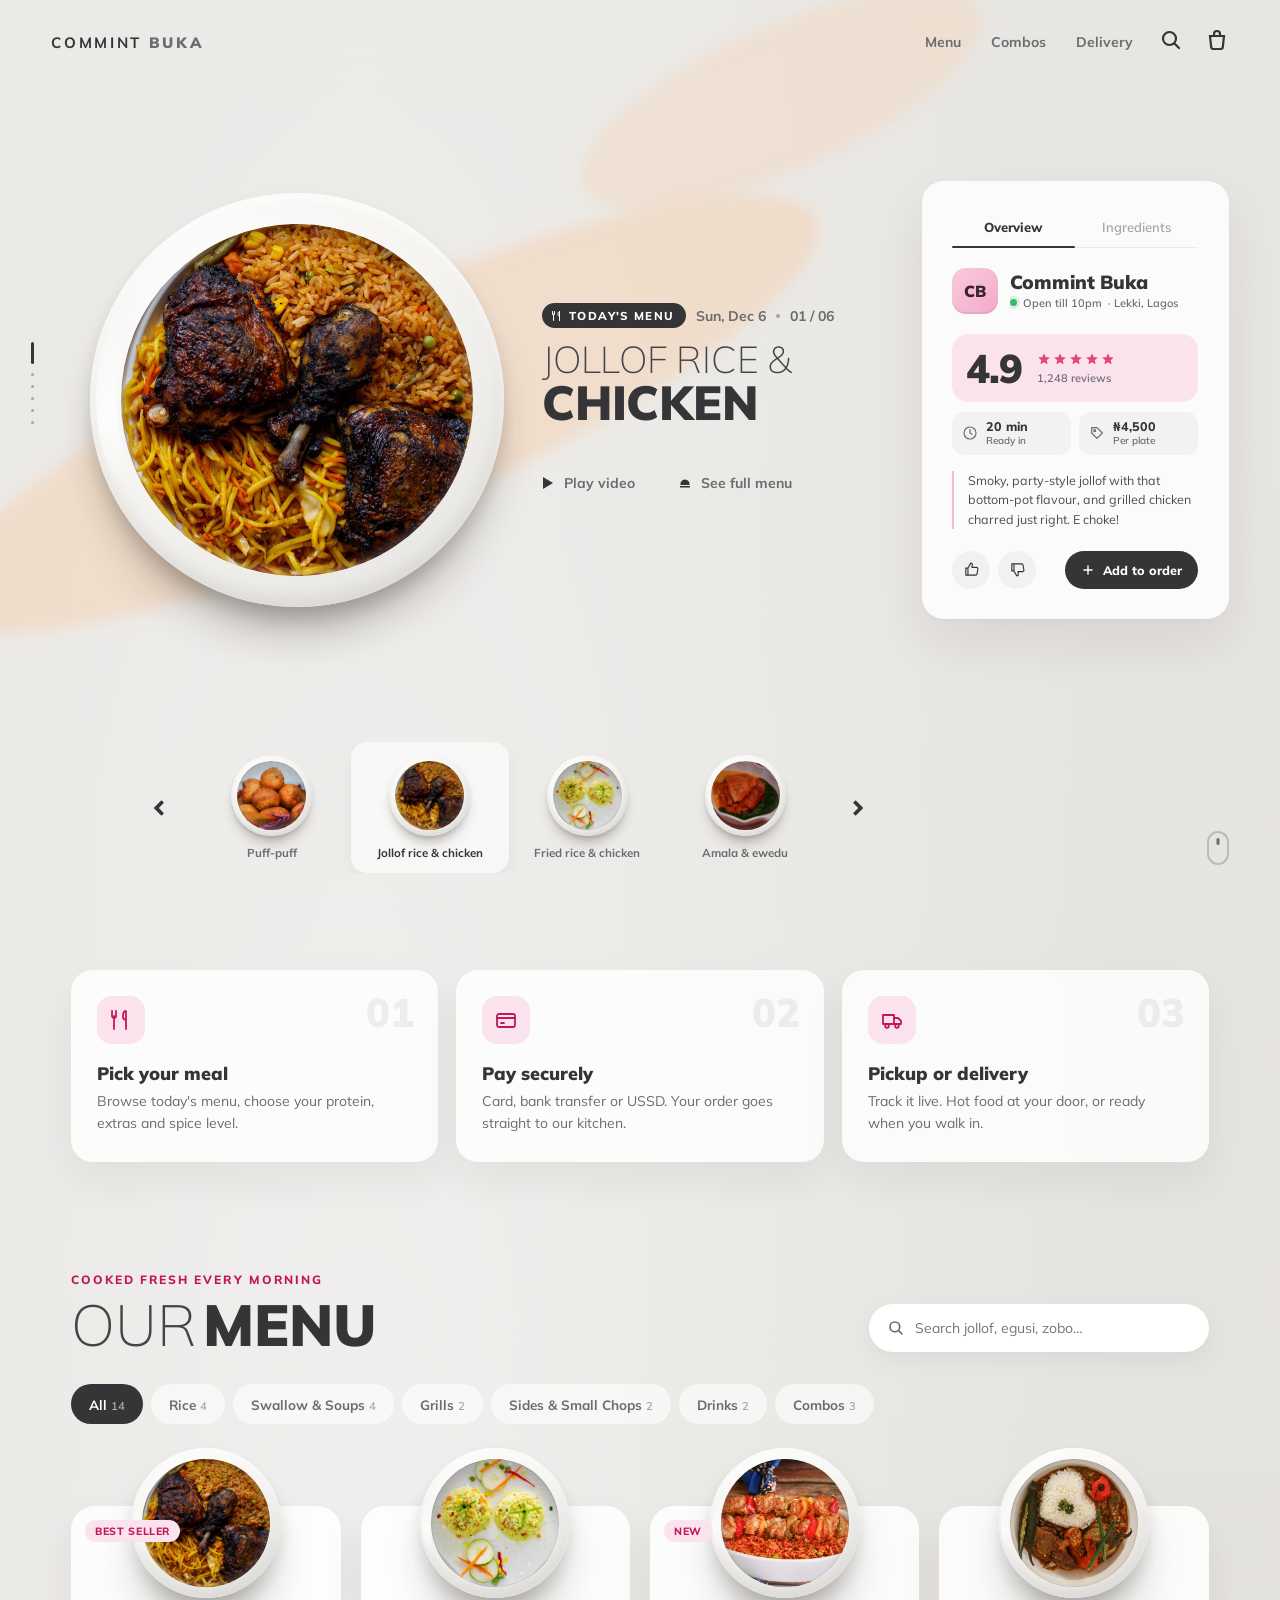
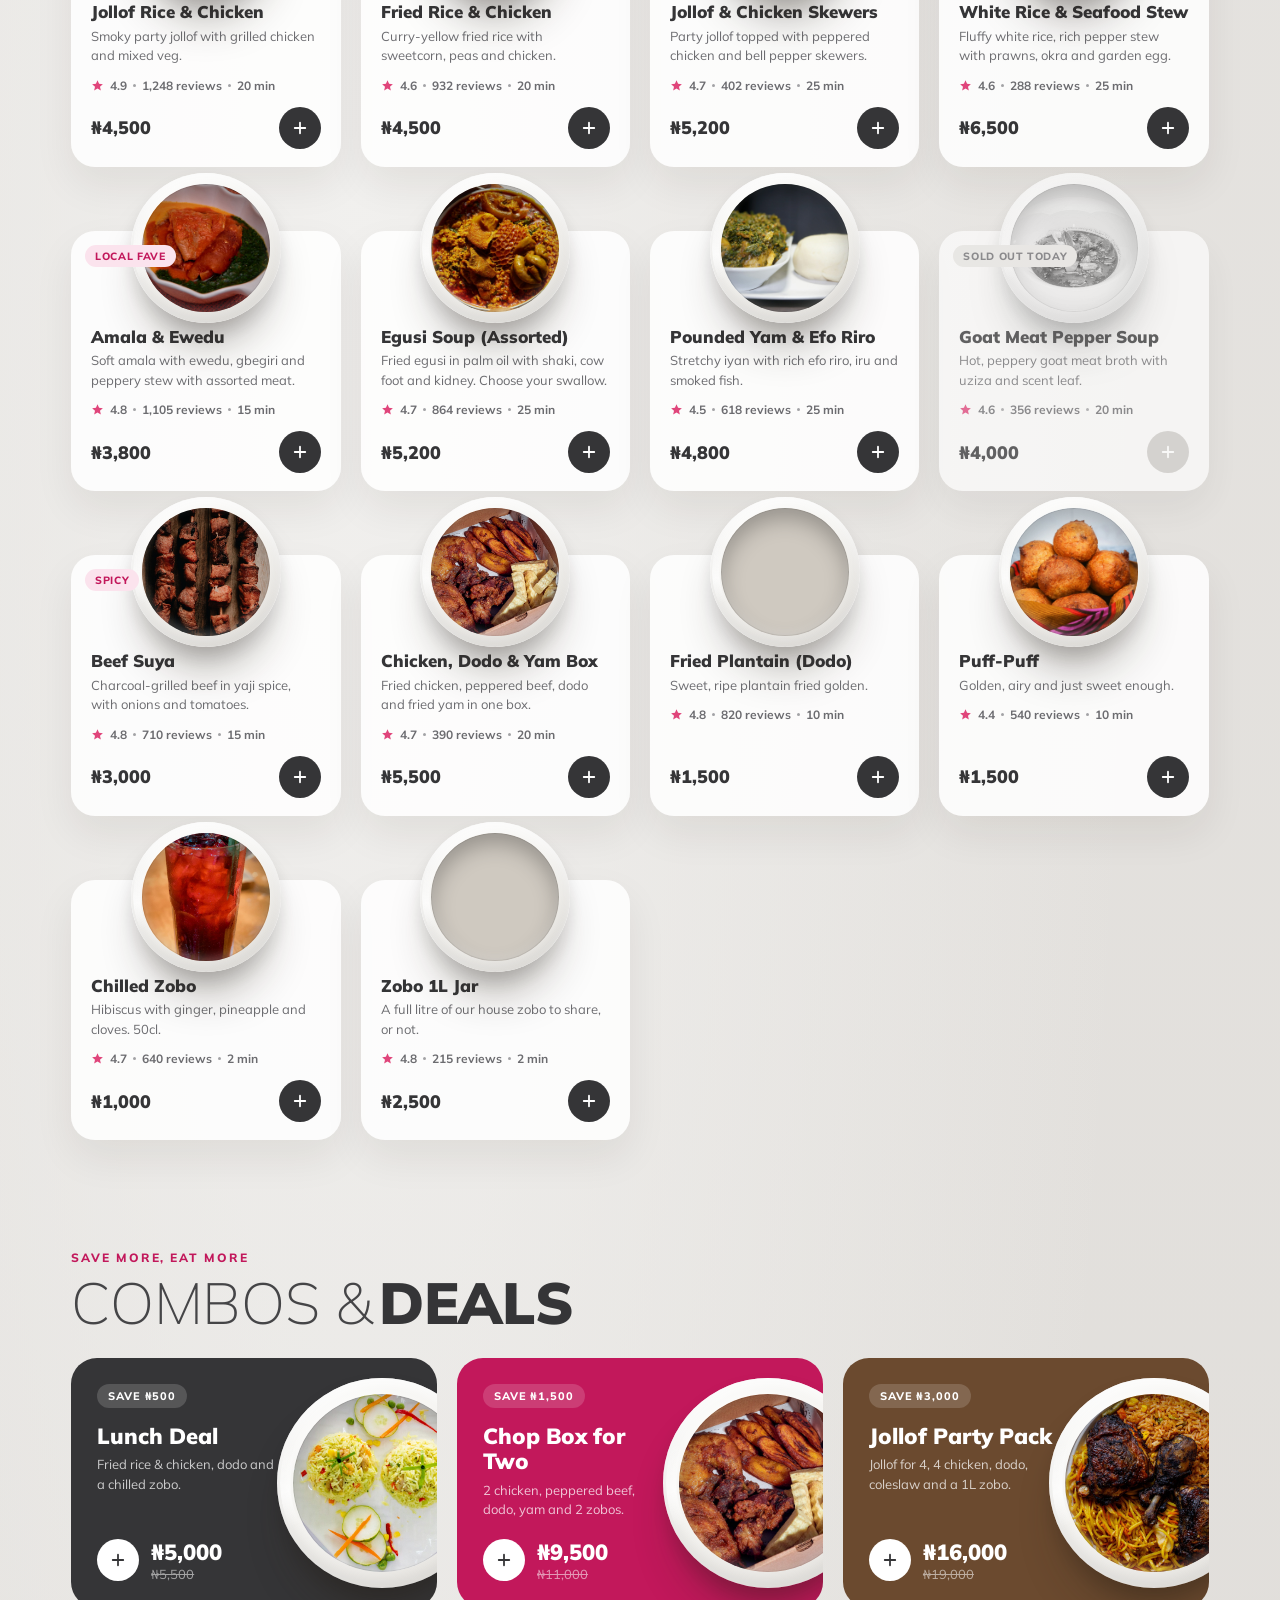
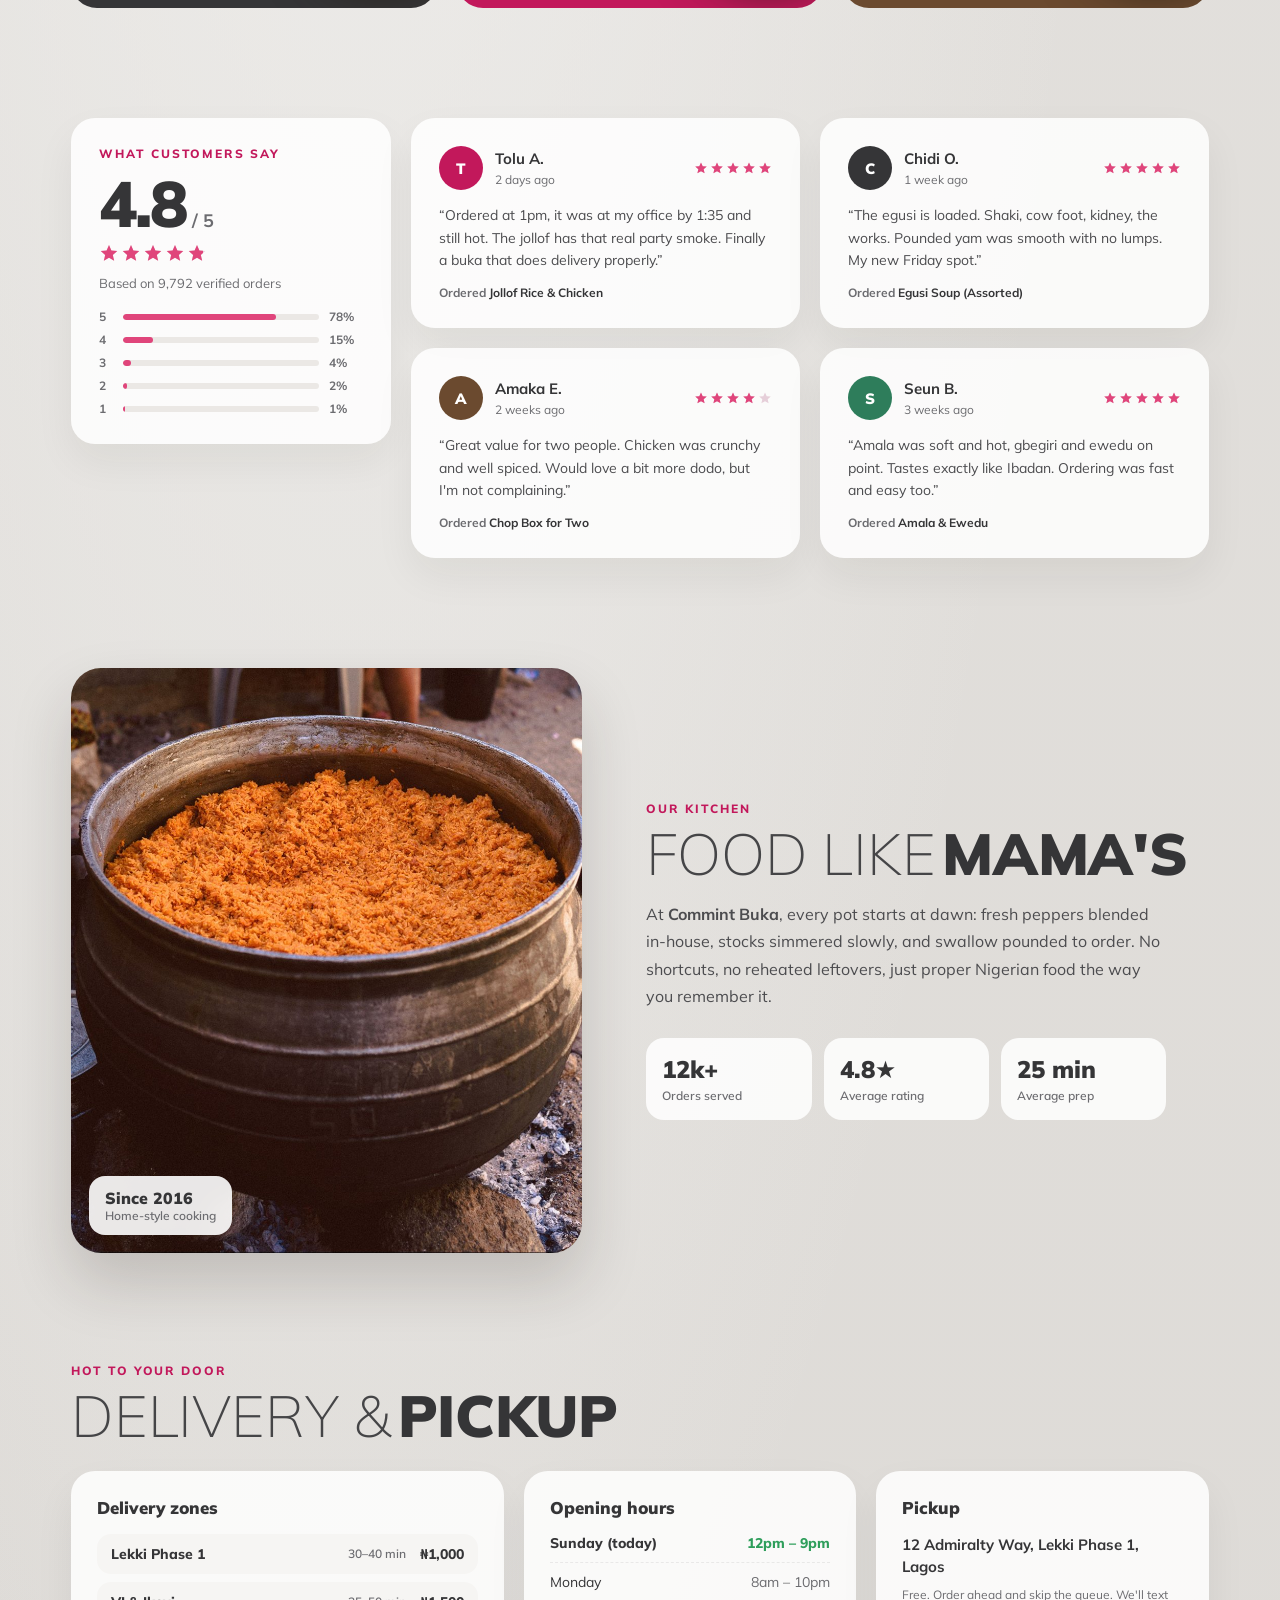
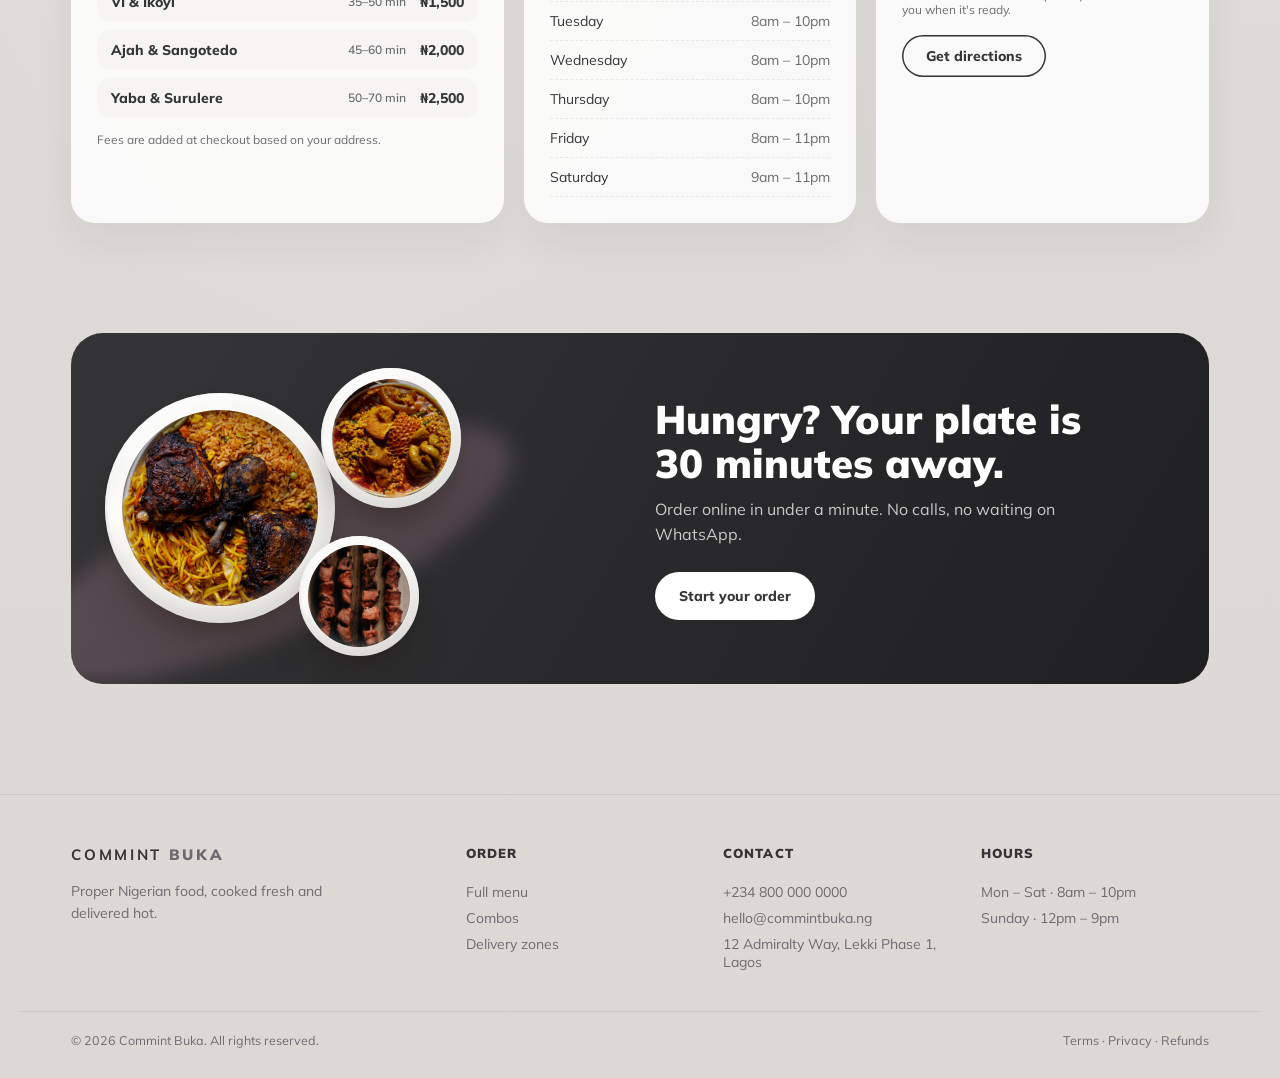
==== index.html @ 7033a981 "Add files via upload" ====
<!DOCTYPE html>
<html lang="en">
<head>
<meta charset="UTF-8">
<meta name="viewport" content="width=device-width, initial-scale=1, viewport-fit=cover">
<title>Most Loved Dishes</title>
<link rel="preconnect" href="https://fonts.googleapis.com">
<link rel="preconnect" href="https://fonts.gstatic.com" crossorigin>
<link href="https://fonts.googleapis.com/css2?family=Mulish:wght@200;300;400;600;700;800;900&display=swap" rel="stylesheet">
<link rel="preload" as="image" href="images/jollof.jpg">
<style>
  :root{
    --wall:#e8e6e3;
    --wall-2:#dcd9d5;
    --ink:#353537;
    --ink-soft:#6c6c70;
    --ink-faint:#a3a3a6;
    --peach:rgba(244,210,178,.55);
    --pink:#f6b9d3;
    --pink-soft:#fbe3ed;
    --line:rgba(0,0,0,.07);
    --card:rgba(255,255,255,.84);
    --chip:rgba(255,255,255,.6);
    --font:"Mulish","Segoe UI",system-ui,-apple-system,Helvetica,Arial,sans-serif;

    /* everything is sized off the viewport so the page never scrolls */
    --pad-x:clamp(16px,4vw,52px);
    --pad-y:clamp(12px,3vh,36px);
    --plate:min(46vh,34vw);
    --card-w:clamp(280px,24vw,320px);
    --thumb:clamp(48px,9vh,84px);
    --slot:calc(var(--thumb) + clamp(48px,6vw,78px));
  }
  *,*::before,*::after{box-sizing:border-box;margin:0;padding:0}
  html{scroll-behavior:smooth;scroll-padding-top:80px}
  body{
    overflow-x:hidden;
    font-family:var(--font);
    color:var(--ink);
    background:
      radial-gradient(ellipse at 28% 30%, #f1f0ee 0%, transparent 60%),
      linear-gradient(180deg,var(--wall) 0%,var(--wall-2) 100%);
  }
  button{font:inherit;color:inherit;background:none;border:0;cursor:pointer}
  button:focus-visible{outline:2px solid var(--ink);outline-offset:3px;border-radius:10px}
  [hidden]{display:none!important}

  /* ---------- Stage: one screen, no scroll ---------- */
  .stage{
    position:relative;
    height:100vh;height:100dvh;
    max-width:1440px;margin:0 auto;
    padding:calc(var(--pad-y) + env(safe-area-inset-top,0px)) var(--pad-x) calc(var(--pad-y) + env(safe-area-inset-bottom,0px));
    display:grid;
    grid-template-columns:minmax(0,1fr);
    grid-template-rows:auto minmax(0,1fr) auto;
    row-gap:clamp(6px,2vh,22px);
    overflow:hidden;
  }
  .swoosh{position:absolute;inset:0;pointer-events:none;z-index:0}
  .swoosh::before,.swoosh::after{content:"";position:absolute;border-radius:50%;background:var(--peach);filter:blur(8px)}
  .swoosh::before{width:75vw;height:24vh;left:-8vw;top:34vh;transform:rotate(-24deg)}
  .swoosh::after{width:34vw;height:16vh;left:44vw;top:3vh;transform:rotate(-24deg);opacity:.7}

  /* ---------- Top bar ---------- */
  .topbar{position:relative;z-index:5;display:flex;justify-content:space-between;align-items:center}
  .brand{font-weight:900;font-size:15px;letter-spacing:.18em;color:var(--ink-soft)}
  .brand b{color:var(--ink)}
  .topbar nav{display:flex;gap:22px}
  .topbar svg{width:24px;height:24px;stroke:var(--ink);stroke-width:2.2;fill:none;stroke-linecap:round}

  /* ---------- Left vertical indicator ---------- */
  .indicator{
    position:absolute;left:calc(var(--pad-x) * .6);top:38%;z-index:5;
    display:flex;flex-direction:column;align-items:center;gap:9px;
  }
  .indicator span{width:3px;height:3px;border-radius:50%;background:var(--ink-faint);transition:all .4s ease}
  .indicator span.on{height:22px;border-radius:2px;background:var(--ink)}

  /* ---------- Hero ---------- */
  .hero{
    position:relative;z-index:2;min-height:0;
    display:grid;
    grid-template-columns:var(--plate) minmax(0,1fr) var(--card-w);
    column-gap:clamp(16px,3vw,44px);
    align-items:center;
    padding-left:clamp(0px,3vw,48px);
  }
  .plate-wrap{position:relative;width:var(--plate);aspect-ratio:1;z-index:4}

  /* A plate = ceramic rim + circular HD photo of the food */
  .plate{
    position:absolute;inset:0;border-radius:50%;
    background:radial-gradient(circle at 36% 30%,#ffffff 0%,#f5f4f1 50%,#dedbd6 100%);
    box-shadow:
      0 34px 48px -20px rgba(40,30,20,.45),
      0 10px 18px rgba(0,0,0,.10),
      inset 0 -8px 16px rgba(0,0,0,.07),
      inset 0 5px 10px rgba(255,255,255,.9);
    will-change:transform,opacity;
  }
  .plate .food{
    position:absolute;inset:7.5%;border-radius:50%;overflow:hidden;
    background:#cfc9c0;
  }
  .plate .food img{width:100%;height:100%;display:block;object-fit:cover}
  .plate .food::after{
    content:"";position:absolute;inset:0;border-radius:50%;pointer-events:none;
    box-shadow:inset 0 0 0 1px rgba(0,0,0,.08), inset 0 10px 22px rgba(0,0,0,.28), inset 0 -4px 10px rgba(255,255,255,.25);
  }
  /* glossy highlight on the rim */
  .plate::after{
    content:"";position:absolute;inset:1.5%;border-radius:50%;pointer-events:none;
    background:conic-gradient(from 200deg,transparent 0 12%,rgba(255,255,255,.9) 18%,transparent 26% 100%);
    -webkit-mask:radial-gradient(circle,transparent 63%,#000 64%);
            mask:radial-gradient(circle,transparent 63%,#000 64%);
    opacity:.8;
  }

  .copy{container-type:inline-size;min-width:0}
  .rank{display:flex;flex-wrap:wrap;align-items:center;gap:6px 10px;white-space:nowrap;font-size:clamp(12px,1.9vh,14px);font-weight:700;color:var(--ink-soft);margin-bottom:clamp(6px,1.4vh,14px)}
  .rank .pill{
    display:inline-flex;align-items:center;gap:6px;
    padding:5px 11px 5px 9px;border-radius:999px;
    background:var(--ink);color:#fff;font-size:.82em;font-weight:800;letter-spacing:.12em;text-transform:uppercase;
  }
  .rank .pill svg{width:12px;height:12px;fill:none;stroke:#fff;stroke-width:2;stroke-linecap:round}
  .rank .sep{width:4px;height:4px;border-radius:50%;background:var(--ink-faint)}
  .title{line-height:.95;letter-spacing:-.01em;white-space:nowrap}
  .title .l1{display:block;font-weight:200;font-size:min(11cqw,7.6vh,68px);color:#454547}
  .title .l2{display:block;font-weight:900;font-size:min(14cqw,11vh,100px);color:var(--ink);margin-top:.08em}
  .actions{display:flex;gap:clamp(20px,3.5vw,44px);margin-top:clamp(12px,5vh,60px)}
  .actions button{display:flex;align-items:center;gap:10px;font-size:clamp(12px,1.8vh,14px);font-weight:700;color:var(--ink-soft);padding:4px 0}
  .actions button:hover{color:var(--ink)}
  .actions svg{width:12px;height:12px;fill:var(--ink)}

  /* ---------- Info card ---------- */
  .card{
    position:relative;z-index:3;
    align-self:center;
    margin-right:0;
    background:var(--card);
    backdrop-filter:blur(10px);-webkit-backdrop-filter:blur(10px);
    border-radius:22px;
    padding:clamp(18px,3.4vh,30px) clamp(20px,2.4vw,32px);
    box-shadow:0 24px 50px rgba(40,30,20,.08), 0 2px 6px rgba(0,0,0,.03);
    max-height:100%;overflow:hidden;
    display:flex;flex-direction:column;
  }

  /* tabs with a sliding underline */
  .tabs{position:relative;display:grid;grid-template-columns:1fr 1fr;border-bottom:1px solid var(--line);margin-bottom:clamp(12px,2.4vh,20px)}
  .tabs button{font-size:13px;font-weight:600;color:var(--ink-faint);padding:8px 12px 12px;transition:color .25s}
  .tabs button[aria-selected="true"]{color:var(--ink);font-weight:800}
  .tabs::after{
    content:"";position:absolute;left:0;bottom:-1px;width:50%;height:2px;border-radius:2px;
    background:var(--ink);transition:transform .35s cubic-bezier(.3,.8,.25,1);
  }
  .tabs.alt::after{transform:translateX(100%)}

  /* store header */
  .store{display:flex;align-items:center;gap:12px;margin-bottom:clamp(12px,2.4vh,20px)}
  .logo{
    flex:none;width:clamp(38px,5.6vh,46px);aspect-ratio:1;border-radius:14px;
    display:grid;place-items:center;
    background:linear-gradient(135deg,#f9c9dc,#f6b9d3 55%,#f2a8c6);
    font-weight:900;font-size:clamp(13px,2vh,16px);letter-spacing:.02em;color:#3a2230;
    box-shadow:inset 0 -2px 0 rgba(0,0,0,.06);
  }
  .store-name{font-size:clamp(16px,2.5vh,19px);font-weight:900;line-height:1.1}
  .store-meta{display:flex;align-items:center;gap:6px;margin-top:3px;font-size:11px;font-weight:600;color:var(--ink-soft);white-space:nowrap;min-width:0;overflow:hidden;text-overflow:ellipsis}
  .store > div{min-width:0}
  .store-meta .open{width:7px;height:7px;border-radius:50%;background:#3fb56b;box-shadow:0 0 0 3px rgba(63,181,107,.18)}

  /* rating: big number beside stars + review count */
  .rating{
    display:flex;align-items:center;gap:14px;
    padding:clamp(10px,1.8vh,14px) 14px;border-radius:16px;
    background:var(--pink-soft);
  }
  .rating .num{font-size:clamp(30px,5vh,40px);font-weight:900;line-height:1;letter-spacing:-.02em}
  .rating .side{display:flex;flex-direction:column;gap:5px;min-width:0}
  .stars{position:relative;display:inline-flex;width:max-content}
  .stars .row{display:flex;gap:2px}
  .stars svg{width:14px;height:14px;flex:none}
  .stars .base svg{fill:#e6cfd9}
  .stars .fill{position:absolute;inset:0 auto 0 0;overflow:hidden;width:calc(var(--r) / 5 * 100%)}
  .stars .fill svg{fill:#e0457b}
  .rating .count{font-size:11px;font-weight:600;color:var(--ink-soft);white-space:nowrap}

  /* quick facts */
  .facts{display:grid;grid-template-columns:1fr 1fr;gap:8px;margin-top:10px}
  .fact{display:flex;align-items:center;gap:8px;padding:8px 10px;border-radius:12px;background:#f3f2f0;min-width:0}
  .fact svg{width:16px;height:16px;flex:none;fill:none;stroke:var(--ink-soft);stroke-width:1.8;stroke-linecap:round;stroke-linejoin:round}
  .fact b{display:block;font-size:12.5px;font-weight:800;line-height:1.1}
  .fact small{display:block;font-size:10px;color:var(--ink-soft);font-weight:600}

  .review{
    position:relative;margin-top:clamp(10px,2vh,16px);padding-left:14px;
    font-size:12.5px;line-height:1.55;color:#4c4c4f;
    border-left:2px solid var(--pink);
  }
  .ingredients{list-style:none;font-size:12.5px;line-height:1.5;color:#4c4c4f;display:grid;gap:clamp(3px,.8vh,6px)}
  .ingredients li{display:flex;align-items:center;gap:10px;padding:clamp(4px,.8vh,7px) 10px;border-radius:10px;background:#f6f5f3}
  .ingredients li::before{content:"";flex:none;width:6px;height:6px;border-radius:50%;background:#e0457b}

  .card-foot{display:flex;align-items:center;gap:10px;margin-top:clamp(12px,2.6vh,22px)}
  .votes{display:flex;gap:8px}
  .votes button{width:38px;height:38px;border-radius:50%;background:#f1f1f0;display:grid;place-items:center;transition:background .2s,transform .2s}
  .votes button:active{transform:scale(.92)}
  .votes button[aria-pressed="true"]{background:var(--pink)}
  .votes svg{width:17px;height:17px;fill:none;stroke:var(--ink);stroke-width:1.6;stroke-linejoin:round}
  .add{
    margin-left:auto;display:flex;align-items:center;gap:8px;
    height:38px;padding:0 16px;border-radius:19px;
    background:var(--ink);color:#fff;font-size:12.5px;font-weight:800;white-space:nowrap;
    transition:transform .2s, background .2s;
  }
  .add:hover{background:#000}
  .add:active{transform:scale(.96)}
  .add svg{width:14px;height:14px;fill:none;stroke:#fff;stroke-width:2.4;stroke-linecap:round}
  #panel{will-change:opacity,transform;flex:1 1 auto;min-height:0;overflow-y:auto;scrollbar-width:none;margin:0 -6px;padding:0 6px}
  #panel::-webkit-scrollbar{display:none}
  .tabs,.card-foot{flex:none}

  /* ---------- Carousel ---------- */
  .carousel{
    position:relative;z-index:2;
    display:flex;align-items:center;gap:clamp(4px,1.5vw,18px);
    justify-self:start;
    margin-left:clamp(0px,7vw,110px);
    max-width:100%;
  }
  .arrow{width:34px;height:34px;display:grid;place-items:center;flex:none;border-radius:50%}
  .arrow:hover{background:rgba(0,0,0,.05)}
  .arrow svg{width:12px;height:16px;fill:var(--ink)}
  .viewport{overflow:hidden;width:calc(4 * var(--slot));max-width:calc(100vw - 2 * var(--pad-x) - 90px)}
  .track{display:flex;will-change:transform}
  .thumb{
    flex:0 0 var(--slot);
    display:flex;flex-direction:column;align-items:center;gap:clamp(4px,1.2vh,10px);
    padding:clamp(6px,1.4vh,14px) 6px clamp(6px,1.4vh,14px);
    border-radius:16px;
    transition:background .35s ease, box-shadow .35s ease;
  }
  .thumb .mini{position:relative;width:var(--thumb);height:var(--thumb)}
  .thumb .mini .plate{box-shadow:0 10px 14px -6px rgba(40,30,20,.4),0 2px 4px rgba(0,0,0,.08),inset 0 -3px 6px rgba(0,0,0,.06)}
  .thumb .mini .plate::after{display:none}
  .thumb .name{font-size:clamp(10px,1.5vh,11.5px);font-weight:700;color:var(--ink-soft);text-align:center;line-height:1.25;max-width:100%}
  .thumb.active{background:var(--chip);box-shadow:0 8px 20px rgba(0,0,0,.05)}
  .thumb.active .name{color:var(--ink)}

  /* ---------- Medium widths: tuck the card under the title ---------- */
  @media (max-width:980px) and (min-aspect-ratio:3/4){
    :root{--plate:min(44vh,40vw)}
    .hero{grid-template-columns:var(--plate) minmax(0,1fr);grid-template-rows:auto auto;align-content:center;row-gap:2vh}
    .plate-wrap{grid-row:1 / span 2}
    .card{margin-right:0;border-radius:18px;padding:10px 12px 10px 14px;max-width:440px}
    .actions{margin-top:2vh}
  }
  /* compact card: store on the left, rating pill on the right */
  @media (max-width:980px) and (min-aspect-ratio:3/4), (max-aspect-ratio:3/4){
    .card .tabs,.card .card-foot,.card .facts,.card .review,.card .ingredients{display:none!important}
    #panel{display:flex;align-items:center;justify-content:space-between;gap:12px}
    #overview{display:block!important}
    .card .store{margin:0;min-width:0}
    .card .store-name{font-size:15px}
    .card .logo{width:38px;border-radius:12px;font-size:13px}
    .card .rating{padding:7px 10px;gap:8px;border-radius:12px}
    .card .rating .num{font-size:22px}
    .card .stars svg{width:11px;height:11px}
    .card .rating .count{font-size:10px}
  }

  /* ---------- Phones / portrait: stack, still one screen ---------- */
  @media (max-aspect-ratio:3/4){
    :root{--plate:min(64vw,31vh);--thumb:clamp(44px,7vh,64px);--slot:calc(var(--thumb) + 34px)}
    .indicator{display:none}
    .hero{
      grid-template-columns:minmax(0,1fr);grid-template-rows:auto auto auto;
      justify-items:center;align-content:center;row-gap:clamp(8px,1.8vh,18px);
      padding-left:0;text-align:center;
    }
    .copy{width:100%}
    .title .l1{font-size:min(9.5cqw,5vh)}
    .title .l2{font-size:min(13cqw,7vh)}
    .actions,.rank{justify-content:center}
    .actions{margin-top:1.4vh}
    .card{margin:0;border-radius:16px;width:min(100%,400px);padding:10px 10px 10px 12px;text-align:left}
    .card .store-meta .loc{display:none}
    .carousel{justify-self:center;margin-left:0;gap:2px}
    .viewport{width:calc(3 * var(--slot))}
  }
  /* small portrait phones */
  @media (max-aspect-ratio:3/4) and (max-height:720px){
    :root{--plate:min(58vw,28vh);--thumb:clamp(40px,6.5vh,56px)}
    .actions{display:none}
    .card{max-height:none}
  }
  /* very short screens (landscape phones) */
  @media (max-height:520px) and (min-aspect-ratio:3/4){
    :root{--plate:min(58vh,30vw);--thumb:clamp(34px,10vh,48px)}
    .thumb .name,.card .review,.card .facts{display:none}
    .card .card-foot{margin-top:10px}
    .actions{margin-top:2vh}
  }
  /* =====================================================
     HOME PAGE (below the hero)
     ===================================================== */
  a{color:inherit;text-decoration:none}
  .wrap{max-width:1240px;margin:0 auto;padding:0 var(--pad-x)}
  .muted{color:var(--ink-soft)}
  .small{font-size:12px}
  .section{position:relative;padding:clamp(56px,9vw,110px) 0 0}
  .eyebrow{font-size:12px;font-weight:800;letter-spacing:.16em;text-transform:uppercase;color:#c2185b;margin-bottom:10px}
  .sec-title{line-height:.95;letter-spacing:-.01em}
  .sec-title .l1{font-weight:200;font-size:clamp(32px,5vw,58px);color:#454547}
  .sec-title .l2{font-weight:900;font-size:clamp(32px,5vw,58px)}
  .sec-head{display:flex;align-items:flex-end;justify-content:space-between;gap:24px;flex-wrap:wrap;margin-bottom:28px}

  .btn{
    display:inline-flex;align-items:center;justify-content:center;gap:8px;
    height:48px;padding:0 24px;border-radius:24px;
    background:var(--ink);color:#fff;font-weight:800;font-size:14px;
    transition:transform .2s, background .2s, box-shadow .2s;
  }
  .btn:hover{background:#000;box-shadow:0 10px 24px rgba(0,0,0,.15)}
  .btn:active{transform:scale(.97)}
  .btn svg{width:18px;height:18px;fill:none;stroke:currentColor;stroke-width:2.2;stroke-linecap:round;stroke-linejoin:round}
  .btn.block{width:100%}
  .btn.grow{flex:1}
  .btn.light{background:#fff;color:var(--ink)}
  .btn.light:hover{background:#fff}
  .btn.ghost{background:transparent;color:var(--ink);box-shadow:inset 0 0 0 1.5px var(--ink);height:42px}
  .btn.ghost:hover{background:var(--ink);color:#fff}
  .icon-btn{width:40px;height:40px;border-radius:50%;display:grid;place-items:center;background:#f1f0ee;flex:none}
  .icon-btn svg{width:18px;height:18px;fill:none;stroke:var(--ink);stroke-width:2.2;stroke-linecap:round}

  /* hero top bar extras */
  .topbar nav{align-items:center}
  .toplink{font-size:14px;font-weight:700;color:var(--ink-soft);padding:6px 4px}
  .toplink:hover{color:var(--ink)}
  .cart-btn{position:relative}
  .badge{
    position:absolute;top:-4px;right:-6px;min-width:19px;height:19px;padding:0 5px;border-radius:10px;
    background:#e0457b;color:#fff;font-size:11px;font-weight:800;display:grid;place-items:center;
    transform:scale(0);transition:transform .3s cubic-bezier(.3,1.6,.5,1);
  }
  .badge.show{transform:scale(1)}
  .badge.bump{animation:bump .45s}
  @keyframes bump{40%{transform:scale(1.35)}}
  .scroll-cue{position:absolute;right:var(--pad-x);bottom:calc(var(--pad-y) + 8px);width:22px;height:34px;border-radius:12px;box-shadow:inset 0 0 0 2px rgba(0,0,0,.18);display:none;z-index:4}
  .scroll-cue span{position:absolute;left:50%;top:7px;width:3px;height:7px;border-radius:2px;background:var(--ink-soft);transform:translateX(-50%);animation:cue 1.8s infinite}
  @keyframes cue{60%{transform:translate(-50%,9px);opacity:0}100%{opacity:0}}
  @media (min-height:760px) and (min-aspect-ratio:3/4){.scroll-cue{display:block}}

  /* sticky navbar */
  .navbar{
    position:fixed;inset:0 0 auto;z-index:40;
    background:rgba(236,234,231,.82);backdrop-filter:blur(14px);-webkit-backdrop-filter:blur(14px);
    box-shadow:0 1px 0 var(--line);
    transform:translateY(-110%);transition:transform .4s cubic-bezier(.3,.8,.25,1);
  }
  .navbar.show{transform:none}
  .navbar-in{display:flex;align-items:center;gap:24px;height:66px}
  .nav-links{display:flex;gap:26px;margin:0 auto;font-size:14px;font-weight:700;color:var(--ink-soft)}
  .nav-links a:hover{color:var(--ink)}
  .nav-actions{display:flex;align-items:center;gap:10px;margin-left:auto}
  .nav-actions > button:first-child{width:40px;height:40px;display:grid;place-items:center}
  .nav-actions svg{width:22px;height:22px;fill:none;stroke:var(--ink);stroke-width:2;stroke-linecap:round;stroke-linejoin:round}
  .cart-pill{display:flex;align-items:center;gap:8px;height:42px;padding:0 16px 0 12px;border-radius:21px;background:var(--ink);color:#fff;font-size:13px;font-weight:700}
  .cart-pill svg{stroke:#fff;width:19px;height:19px}

  /* how it works */
  .how{padding-top:clamp(40px,6vw,70px)}
  .how-grid{display:grid;grid-template-columns:repeat(3,1fr);gap:18px}
  .step{position:relative;background:var(--card);border-radius:22px;padding:26px 26px 28px;box-shadow:0 18px 40px rgba(40,30,20,.06)}
  .step-no{position:absolute;top:22px;right:24px;font-size:40px;font-weight:900;color:rgba(0,0,0,.06);line-height:1}
  .step-ico{display:grid;place-items:center;width:48px;height:48px;border-radius:15px;background:var(--pink-soft);margin-bottom:18px}
  .step-ico svg{width:24px;height:24px;fill:none;stroke:#c2185b;stroke-width:1.8;stroke-linecap:round;stroke-linejoin:round}
  .step h3{font-size:18px;font-weight:900;margin-bottom:6px}
  .step p{font-size:14px;line-height:1.55;color:var(--ink-soft)}

  /* menu */
  .search{display:flex;align-items:center;gap:10px;height:48px;padding:0 18px;border-radius:24px;background:#fff;box-shadow:0 8px 24px rgba(0,0,0,.05);width:min(100%,340px)}
  .search svg{width:18px;height:18px;flex:none;fill:none;stroke:var(--ink-soft);stroke-width:2.2;stroke-linecap:round}
  .search input{border:0;outline:0;background:none;font:inherit;font-size:14px;color:var(--ink);width:100%}
  .search:focus-within{box-shadow:0 0 0 2px var(--ink),0 8px 24px rgba(0,0,0,.05)}
  .chips{display:flex;gap:8px;overflow-x:auto;scrollbar-width:none;padding:4px 2px 18px;margin:0 -2px}
  .chips::-webkit-scrollbar{display:none}
  .chip{flex:none;height:40px;padding:0 18px;border-radius:20px;background:rgba(255,255,255,.6);font-size:13.5px;font-weight:700;color:var(--ink-soft);transition:background .2s,color .2s}
  .chip:hover{background:#fff;color:var(--ink)}
  .chip[aria-selected="true"]{background:var(--ink);color:#fff}
  .chip small{font-weight:600;opacity:.6;margin-left:4px}

  .menu-grid{display:grid;grid-template-columns:repeat(auto-fill,minmax(230px,1fr));gap:64px 20px;padding-top:64px}
  .dish{
    position:relative;display:flex;flex-direction:column;
    background:var(--card);border-radius:24px;padding:96px 20px 18px;
    box-shadow:0 18px 40px rgba(40,30,20,.07);
    transition:transform .35s cubic-bezier(.3,.8,.25,1), box-shadow .35s;
    animation:rise .5s both;
  }
  @keyframes rise{from{opacity:0;transform:translateY(16px)}}
  .dish:hover{transform:translateY(-6px);box-shadow:0 26px 50px rgba(40,30,20,.12)}
  .dish .dish-plate{position:absolute;left:50%;top:-58px;width:150px;height:150px;transform:translateX(-50%);transition:transform .6s cubic-bezier(.3,.8,.25,1);cursor:pointer}
  .dish:hover .dish-plate{transform:translateX(-50%) rotate(35deg)}
  .dish .tag{position:absolute;top:14px;left:14px;padding:4px 10px;border-radius:12px;background:var(--pink-soft);color:#c2185b;font-size:10.5px;font-weight:800;letter-spacing:.06em;text-transform:uppercase}
  .dish h3{font-size:17px;font-weight:900;line-height:1.2;margin-bottom:4px;cursor:pointer}
  .dish .desc{font-size:13px;line-height:1.5;color:var(--ink-soft);display:-webkit-box;-webkit-line-clamp:2;line-clamp:2;-webkit-box-orient:vertical;overflow:hidden;margin-bottom:12px}
  .dish .meta{display:flex;align-items:center;gap:6px;font-size:12px;font-weight:700;color:var(--ink-soft);margin-bottom:14px}
  .dish .meta svg{width:13px;height:13px;fill:#e0457b}
  .dish .meta .dot{width:3px;height:3px;border-radius:50%;background:var(--ink-faint)}
  .dish .row{display:flex;align-items:center;justify-content:space-between;margin-top:auto}
  .price{font-size:18px;font-weight:900}
  .plus{width:42px;height:42px;border-radius:50%;background:var(--ink);display:grid;place-items:center;transition:transform .2s,background .2s}
  .plus:hover{background:#000;transform:rotate(90deg)}
  .plus svg{width:18px;height:18px;fill:none;stroke:#fff;stroke-width:2.4;stroke-linecap:round}
  .dish.off{opacity:.75}
  .dish.off .dish-plate{filter:grayscale(1)}
  .dish.off .plus{background:#cfcdca;pointer-events:none}
  .dish.off .tag{background:#e9e7e4;color:var(--ink-soft)}
  .empty{text-align:center;padding:40px 0;color:var(--ink-soft)}

  /* combos */
  .combo-grid{display:grid;grid-template-columns:repeat(3,1fr);gap:20px}
  .combo{
    position:relative;overflow:hidden;display:flex;flex-direction:column;
    min-height:250px;border-radius:26px;padding:26px;
    background:var(--ink);color:#fff;
  }
  .combo:nth-child(2){background:#c2185b}
  .combo:nth-child(3){background:#6b4a2f}
  .combo .off-badge{align-self:flex-start;padding:5px 11px;border-radius:12px;background:rgba(255,255,255,.16);font-size:11px;font-weight:800;letter-spacing:.08em;text-transform:uppercase}
  .combo h3{font-size:22px;font-weight:900;line-height:1.15;margin:16px 0 6px;max-width:60%}
  .combo p{font-size:13px;line-height:1.5;opacity:.75;max-width:58%}
  .combo .row{display:flex;align-items:center;gap:12px;margin-top:auto;padding-top:18px}
  .combo .now{font-size:22px;font-weight:900}
  .combo .was{font-size:13px;opacity:.55;text-decoration:line-through}
  .combo .plus{background:#fff;margin-left:0}
  .combo .plus svg{stroke:var(--ink)}
  .combo .combo-plate{position:absolute;right:-50px;top:50%;width:210px;height:210px;transform:translateY(-50%);transition:transform .8s cubic-bezier(.3,.8,.25,1)}
  .combo:hover .combo-plate{transform:translateY(-50%) rotate(40deg)}

  /* reviews */
  .reviews{display:grid;grid-template-columns:320px 1fr;gap:20px;align-items:start}
  .score-card,.rv{background:var(--card);border-radius:24px;padding:28px;box-shadow:0 18px 40px rgba(40,30,20,.06)}
  .big-score{display:flex;align-items:baseline;gap:6px;margin:4px 0 8px}
  .big-score span{font-size:64px;font-weight:900;line-height:1;letter-spacing:-.03em}
  .big-score small{font-size:18px;font-weight:700;color:var(--ink-soft)}
  .stars.lg svg{width:20px;height:20px}
  .score-card .muted{font-size:13px;margin:8px 0 18px}
  .bars{display:grid;gap:8px}
  .bar{display:grid;grid-template-columns:14px 1fr 34px;align-items:center;gap:10px;font-size:12px;font-weight:700;color:var(--ink-soft)}
  .bar i{height:6px;border-radius:3px;background:#ebe8e5;overflow:hidden;position:relative}
  .bar i::after{content:"";position:absolute;inset:0 auto 0 0;width:var(--w);background:#e0457b;border-radius:3px}
  .review-list{display:grid;grid-template-columns:repeat(2,1fr);gap:20px}
  .rv{display:flex;flex-direction:column;gap:14px}
  .rv-head{display:flex;align-items:center;gap:12px}
  .avatar{width:44px;height:44px;border-radius:50%;display:grid;place-items:center;font-weight:900;font-size:15px;color:#fff;flex:none}
  .rv-head b{display:block;font-size:15px}
  .rv-head small{font-size:12px;color:var(--ink-soft)}
  .rv .stars{margin-left:auto}
  .rv p{font-size:14px;line-height:1.6;color:#4c4c4f}
  .rv .ordered{font-size:12px;font-weight:700;color:var(--ink-soft)}
  .rv .ordered b{color:var(--ink)}

  /* about */
  .about{display:grid;grid-template-columns:1fr 1.1fr;gap:clamp(28px,5vw,70px);align-items:center}
  .about-photo{position:relative;border-radius:30px;overflow:hidden;aspect-ratio:7/8;box-shadow:0 30px 60px rgba(40,30,20,.18)}
  .about-photo img{width:100%;height:100%;object-fit:cover;display:block}
  .about-tag{position:absolute;left:18px;bottom:18px;padding:12px 16px;border-radius:16px;background:rgba(255,255,255,.9);backdrop-filter:blur(8px);font-size:12px;color:var(--ink-soft);font-weight:600}
  .about-tag b{display:block;font-size:16px;color:var(--ink);font-weight:900}
  .about-copy > p:not(.eyebrow){font-size:16px;line-height:1.7;color:#4c4c4f;margin:20px 0 28px;max-width:520px}
  .stats{display:grid;grid-template-columns:repeat(3,1fr);gap:12px;max-width:520px}
  .stats div{background:var(--card);border-radius:18px;padding:16px}
  .stats b{display:block;font-size:24px;font-weight:900}
  .stats span{font-size:12px;font-weight:600;color:var(--ink-soft)}

  /* delivery */
  .delivery{display:grid;grid-template-columns:1.3fr 1fr 1fr;gap:20px}
  .panel{background:var(--card);border-radius:24px;padding:26px;box-shadow:0 18px 40px rgba(40,30,20,.06)}
  .panel h3{font-size:17px;font-weight:900;margin-bottom:16px}
  .zone-list{display:grid;gap:8px;margin-bottom:14px}
  .zone{display:grid;grid-template-columns:1fr auto auto;gap:14px;align-items:center;padding:11px 14px;border-radius:14px;background:#f6f5f3;font-size:14px}
  .zone b{font-weight:800}
  .zone span{font-size:12px;color:var(--ink-soft);font-weight:600}
  .hours{list-style:none;display:grid;gap:10px;font-size:14px}
  .hours li{display:flex;justify-content:space-between;gap:10px;padding-bottom:10px;border-bottom:1px dashed var(--line)}
  .hours li span{color:var(--ink-soft)}
  .hours li.today{font-weight:800}
  .hours li.today span{color:#2e9e5b}
  .pickup .addr{font-size:15px;font-weight:700;line-height:1.5;margin-bottom:8px}
  .pickup .btn{margin-top:18px}

  /* cta */
  .cta{
    position:relative;overflow:hidden;border-radius:32px;
    background:linear-gradient(120deg,#353537 0%,#1f1f21 100%);color:#fff;
    padding:clamp(34px,6vw,64px);display:grid;grid-template-columns:1fr 1fr;align-items:center;gap:30px;min-height:320px;
  }
  .cta::before{content:"";position:absolute;width:520px;height:160px;left:-60px;top:40%;border-radius:50%;background:rgba(246,185,211,.18);filter:blur(10px);transform:rotate(-24deg)}
  .cta-copy{position:relative;grid-column:2}
  .cta h2{font-size:clamp(26px,3.4vw,40px);font-weight:900;line-height:1.1;margin-bottom:12px}
  .cta p{opacity:.75;margin-bottom:24px;line-height:1.6}
  .cta-plates{position:absolute;left:0;top:0;bottom:0;width:50%}
  .cta-plate{position:absolute}
  .cta-plate.p1{width:230px;height:230px;left:6%;top:50%;transform:translateY(-50%)}
  .cta-plate.p2{width:140px;height:140px;left:44%;top:10%}
  .cta-plate.p3{width:120px;height:120px;left:40%;bottom:8%}
  .cta-plate .plate{animation:spin 30s linear infinite}
  .cta-plate.p2 .plate{animation-duration:22s}
  @keyframes spin{to{transform:rotate(360deg)}}

  /* footer */
  .footer{margin-top:clamp(56px,9vw,110px);padding:50px 0 30px;border-top:1px solid var(--line)}
  .foot-grid{display:grid;grid-template-columns:1.6fr 1fr 1fr 1fr;gap:30px}
  .footer h4{font-size:13px;font-weight:900;letter-spacing:.08em;text-transform:uppercase;margin-bottom:14px}
  .foot-grid > div{display:flex;flex-direction:column;gap:8px;font-size:14px}
  .foot-grid > div a,.foot-grid > div span{color:var(--ink-soft)}
  .foot-grid > div a:hover{color:var(--ink)}
  .foot-grid .muted{font-size:14px;max-width:260px;margin-top:8px;line-height:1.6}
  .foot-bottom{display:flex;justify-content:space-between;gap:12px;flex-wrap:wrap;margin-top:40px;padding-top:20px;border-top:1px solid var(--line);font-size:12.5px;color:var(--ink-soft)}

  /* cart drawer */
  .scrim{position:fixed;inset:0;z-index:60;background:rgba(20,18,16,.38);backdrop-filter:blur(2px);animation:fade .3s}
  @keyframes fade{from{opacity:0}}
  .drawer{
    position:fixed;top:0;right:0;bottom:0;z-index:61;width:min(420px,100%);
    background:#faf9f7;display:flex;flex-direction:column;
    box-shadow:-20px 0 60px rgba(0,0,0,.15);
    transform:translateX(105%);visibility:hidden;
    transition:transform .45s cubic-bezier(.3,.8,.25,1),visibility 0s linear .45s;
  }
  .drawer.open{transform:none;visibility:visible;transition:transform .45s cubic-bezier(.3,.8,.25,1)}
  .drawer-head{display:flex;align-items:center;justify-content:space-between;padding:22px 22px 14px}
  .drawer-head h3{font-size:22px;font-weight:900}
  .seg{display:grid;grid-template-columns:1fr 1fr;margin:0 22px 8px;padding:4px;border-radius:14px;background:#ecebe8}
  .seg button{height:38px;border-radius:11px;font-size:13.5px;font-weight:800;color:var(--ink-soft);transition:background .2s,color .2s}
  .seg button.on{background:#fff;color:var(--ink);box-shadow:0 2px 8px rgba(0,0,0,.06)}
  .cart-lines{flex:1;overflow-y:auto;padding:8px 22px}
  .line{display:grid;grid-template-columns:64px 1fr auto;gap:14px;align-items:center;padding:14px 0;border-bottom:1px solid var(--line);animation:rise .35s both}
  .line .mini-plate{position:relative;width:64px;height:64px}
  .line .mini-plate .plate::after{display:none}
  .line h4{font-size:14.5px;font-weight:800;line-height:1.25}
  .line .opts{font-size:12px;color:var(--ink-soft);line-height:1.4;margin-top:2px}
  .line .lp{font-size:14px;font-weight:900;margin-top:6px}
  .line .right{display:flex;flex-direction:column;align-items:flex-end;gap:10px}
  .qty{display:flex;align-items:center;gap:4px;padding:3px;border-radius:20px;background:#ecebe8}
  .qty button{width:30px;height:30px;border-radius:50%;background:#fff;font-size:17px;font-weight:700;line-height:1;display:grid;place-items:center}
  .qty span{min-width:22px;text-align:center;font-weight:800;font-size:14px}
  .rm{font-size:11.5px;font-weight:700;color:var(--ink-faint)}
  .rm:hover{color:#c2185b}
  .cart-empty{flex:1;display:flex;flex-direction:column;align-items:center;justify-content:center;text-align:center;gap:6px;padding:30px}
  .cart-empty .btn{margin-top:14px}
  .empty-plate{width:120px;height:120px;border-radius:50%;margin-bottom:16px;background:radial-gradient(circle at 36% 30%,#fff 0%,#f3f2ef 50%,#dedbd6 100%);box-shadow:0 20px 30px -14px rgba(40,30,20,.35),inset 0 0 0 14px rgba(255,255,255,.6)}
  .drawer-foot{padding:18px 22px 22px;border-top:1px solid var(--line);background:#fff}
  .sum{display:flex;justify-content:space-between;font-size:14px;color:var(--ink-soft);margin-bottom:8px}
  .sum b{color:var(--ink)}
  .sum.total{font-size:17px;color:var(--ink);font-weight:800;margin:12px 0 16px}
  .sum.total b{font-size:20px;font-weight:900}

  /* dish sheet */
  .sheet{position:fixed;inset:0;z-index:70;display:grid;place-items:center;padding:20px;background:rgba(20,18,16,.45);backdrop-filter:blur(3px);animation:fade .25s}
  .sheet-card{
    position:relative;display:grid;grid-template-columns:1fr 1.1fr;width:min(900px,100%);max-height:min(640px,calc(100dvh - 40px));
    background:#faf9f7;border-radius:30px;overflow:hidden;box-shadow:0 40px 80px rgba(0,0,0,.3);
    animation:pop .4s cubic-bezier(.3,1.3,.5,1);
  }
  @keyframes pop{from{opacity:0;transform:translateY(20px) scale(.97)}}
  .sheet-close{position:absolute;top:16px;right:16px;z-index:2;background:#fff;box-shadow:0 4px 12px rgba(0,0,0,.08)}
  .sheet-media{display:grid;place-items:center;background:linear-gradient(160deg,#efedea,#e2dfdb);padding:30px;position:relative;overflow:hidden}
  .sheet-media::before{content:"";position:absolute;width:140%;height:34%;left:-20%;top:40%;background:var(--peach);border-radius:50%;filter:blur(10px);transform:rotate(-24deg)}
  .sheet-plate{position:relative;width:min(100%,340px);aspect-ratio:1}
  .sheet-plate .plate{animation:swing .9s cubic-bezier(.25,.75,.25,1) both}
  @keyframes swing{from{transform:translate(-30%,-40%) rotate(-120deg);opacity:0}}
  .sheet-body{padding:30px 30px 24px;overflow-y:auto;display:flex;flex-direction:column}
  .sheet-body h3{font-size:28px;font-weight:900;line-height:1.1;margin-bottom:8px;padding-right:40px}
  .sheet-meta{display:flex;align-items:center;gap:8px;font-size:12.5px;font-weight:700;color:var(--ink-soft);margin-bottom:12px}
  .sheet-body > .muted{font-size:14px;line-height:1.6;margin-bottom:10px}
  .opt-group{border:0;margin-top:16px}
  .opt-group legend{display:flex;justify-content:space-between;width:100%;font-size:13px;font-weight:900;margin-bottom:8px}
  .opt-group legend small{font-weight:700;color:var(--ink-faint);font-size:11px;text-transform:uppercase;letter-spacing:.06em}
  .opt{display:flex;align-items:center;gap:12px;padding:10px 14px;border-radius:14px;background:#fff;margin-bottom:6px;cursor:pointer;font-size:14px;font-weight:600;transition:box-shadow .2s}
  .opt:has(input:checked){box-shadow:inset 0 0 0 2px var(--ink)}
  .opt input{accent-color:#353537;width:17px;height:17px}
  .opt em{margin-left:auto;font-style:normal;font-size:13px;font-weight:800;color:var(--ink-soft)}
  .note{display:block;font-size:13px;font-weight:900;margin-top:16px}
  .note textarea{display:block;width:100%;margin-top:8px;border:0;border-radius:14px;padding:12px 14px;font:inherit;font-size:14px;font-weight:500;resize:none;background:#fff;outline:0}
  .note textarea:focus{box-shadow:inset 0 0 0 2px var(--ink)}
  .sheet-foot{display:flex;gap:12px;align-items:center;margin-top:20px;position:sticky;bottom:-24px;padding:14px 0 0;background:#faf9f7}
  .sheet-foot .qty{padding:5px}
  .sheet-foot .qty button{width:36px;height:36px}

  /* toast */
  .toast{
    position:fixed;left:50%;bottom:24px;z-index:80;transform:translate(-50%,calc(100% + 40px));
    display:flex;align-items:center;gap:14px;padding:12px 12px 12px 18px;border-radius:30px;
    background:var(--ink);color:#fff;font-size:14px;font-weight:700;box-shadow:0 16px 40px rgba(0,0,0,.25);
    transition:transform .45s cubic-bezier(.3,1.3,.5,1),visibility 0s linear .45s;white-space:nowrap;visibility:hidden;
  }
  .toast.show{transform:translate(-50%,0);visibility:visible;transition:transform .45s cubic-bezier(.3,1.3,.5,1)}
  .toast button{height:34px;padding:0 14px;border-radius:17px;background:#fff;color:var(--ink);font-size:12.5px;font-weight:800}

  /* home page responsive */
  @media (max-width:980px){
    .toplink,.nav-links{display:none}
    .how-grid,.combo-grid{grid-template-columns:1fr}
    .combo{min-height:210px}
    .reviews,.about{grid-template-columns:1fr}
    .review-list{grid-template-columns:1fr}
    .about-photo{aspect-ratio:4/3}
    .delivery{grid-template-columns:1fr}
    .cta{grid-template-columns:1fr}
    .cta-copy{grid-column:1}
    .cta-plates{position:relative;width:100%;height:190px}
    .cta-plate.p1{width:170px;height:170px;left:0}
    .cta-plate.p2{width:110px;height:110px;left:52%;top:0}
    .cta-plate.p3{width:90px;height:90px;left:36%;bottom:0}
    .foot-grid{grid-template-columns:1fr 1fr}
    .sheet{align-items:end;padding:0}
    .sheet-card{grid-template-columns:1fr;border-radius:28px 28px 0 0;max-height:92dvh;animation:up .45s cubic-bezier(.3,.8,.25,1)}
    @keyframes up{from{transform:translateY(100%)}}
    .sheet-media{padding:22px 0 10px;min-height:0}
    .sheet-plate{width:min(52vw,210px)}
    .sheet-card{display:flex;flex-direction:column;overflow-y:auto}
    .sheet-body{overflow:visible;padding:20px 20px 20px}
    .sheet-foot{bottom:0;padding-bottom:4px}
  }
  @media (max-width:560px){
    .menu-grid{grid-template-columns:1fr 1fr;gap:54px 12px;padding-top:54px}
    .dish{padding:70px 12px 12px;border-radius:20px}
    .dish .dish-plate{width:112px;height:112px;top:-46px}
    .dish h3{font-size:14.5px}
    .dish .desc{display:none}
    .dish .meta{font-size:11px;margin-bottom:10px}
    .dish .meta .t{display:none}
    .price{font-size:15px}
    .plus{width:36px;height:36px}
    .dish .tag{top:10px;left:10px;font-size:9px;padding:3px 7px}
    .combo h3{max-width:62%;font-size:19px}
    .combo .combo-plate{width:170px;height:170px;right:-46px}
    .stats b{font-size:19px}
    .cart-pill > span{display:none}
    .cart-pill{padding:0 12px}
    .foot-grid{grid-template-columns:1fr}
    .toast{bottom:16px}
  }
  /* phone bottom bar */
  .tabbar{display:none}
  @media (max-width:760px){
    :root{--tabbar:calc(64px + env(safe-area-inset-bottom,0px))}
    .tabbar{
      position:fixed;left:0;right:0;bottom:0;z-index:50;
      display:grid;grid-template-columns:repeat(5,1fr);align-items:center;
      height:var(--tabbar);padding:0 6px env(safe-area-inset-bottom,0px);
      background:rgba(250,249,247,.92);backdrop-filter:blur(14px);-webkit-backdrop-filter:blur(14px);
      box-shadow:0 -1px 0 var(--line),0 -10px 30px rgba(0,0,0,.05);
    }
    .tabbar a,.tabbar button{display:flex;flex-direction:column;align-items:center;justify-content:center;gap:3px;height:100%;font-size:10.5px;font-weight:700;color:var(--ink-faint);transition:color .2s}
    .tabbar svg{width:22px;height:22px;fill:none;stroke:currentColor;stroke-width:1.9;stroke-linecap:round;stroke-linejoin:round}
    .tabbar .on{color:var(--ink)}
    .tabbar .tab-cart{
      position:relative;justify-self:center;width:56px;height:56px;border-radius:50%;margin-top:-28px;
      background:var(--ink);color:#fff;box-shadow:0 12px 26px rgba(0,0,0,.28),0 0 0 5px rgba(250,249,247,.92);
    }
    .tabbar .tab-cart svg{width:24px;height:24px}
    .tabbar .tab-cart .badge{top:-2px;right:-2px;box-shadow:0 0 0 2px #faf9f7}
    body{padding-bottom:var(--tabbar)}
    .stage{height:calc(100vh - var(--tabbar));height:calc(100dvh - var(--tabbar))}
    .topbar .cart-btn,.navbar .cart-pill{display:none}
    .toast{bottom:calc(var(--tabbar) + 14px)}
  }
  @media (prefers-reduced-motion:reduce){
    *{transition-duration:.01ms!important;animation-duration:.01ms!important;animation-iteration-count:1!important}
    html{scroll-behavior:auto}
  }
</style>
</head>
<body>
<main class="stage" id="top">
  <div class="swoosh" aria-hidden="true"></div>
  <div class="indicator" id="indicator" aria-hidden="true"></div>

  <header class="topbar">
    <span class="brand" id="brand"></span>
    <nav>
      <a class="toplink" href="#menu">Menu</a>
      <a class="toplink" href="#combos">Combos</a>
      <a class="toplink" href="#delivery">Delivery</a>
      <button aria-label="Search the menu" data-search><svg viewBox="0 0 24 24"><circle cx="10.5" cy="10.5" r="6.5"/><path d="M15.5 15.5 20 20"/></svg></button>
      <button class="cart-btn" aria-label="Open cart" data-cart><svg viewBox="0 0 24 24"><path d="M5 8h14l-1.2 11.2a2 2 0 0 1-2 1.8H8.2a2 2 0 0 1-2-1.8z"/><path d="M9 8V6a3 3 0 0 1 6 0v2"/></svg><span class="badge" data-count>0</span></button>
    </nav>
  </header>

  <section class="hero">
    <div class="plate-wrap" id="plateWrap" aria-live="polite"></div>
    <div class="copy">
      <p class="rank">
        <span class="pill"><svg viewBox="0 0 24 24"><path d="M7 3v5a2 2 0 0 1-4 0V3M5 8v13M17 3c-2 0-3 2.5-3 5.5S15 12 17 12m0-9v18"/></svg>Today's menu</span>
        <span id="today"></span><span class="sep"></span><span id="rank"></span>
      </p>
      <h1 class="title" id="title"><span class="l1"></span><span class="l2"></span></h1>
      <div class="actions">
        <button><svg viewBox="0 0 10 12"><path d="M0 0 10 6 0 12z"/></svg>Play video</button>
        <button id="orderFood"><svg viewBox="0 0 12 12"><path d="M1 9h10v1.5H1zM6 2.5A4.5 4.5 0 0 1 10.5 8h-9A4.5 4.5 0 0 1 6 2.5z"/></svg>See full menu</button>
      </div>
    </div>

    <aside class="card">
      <div class="tabs" role="tablist">
        <button role="tab" aria-selected="true" data-tab="overview">Overview</button>
        <button role="tab" aria-selected="false" data-tab="ingredients">Ingredients</button>
      </div>
      <div id="panel">
        <div class="store">
          <span class="logo" id="storeLogo"></span>
          <div>
            <h2 class="store-name" id="storeName"></h2>
            <p class="store-meta"><span class="open"></span><span id="storeHours"></span><span class="loc" id="storeLoc"></span></p>
          </div>
        </div>
        <div id="overview">
          <div class="rating">
            <span class="num" id="score"></span>
            <div class="side">
              <div class="stars" id="stars"></div>
              <span class="count" id="reviews"></span>
            </div>
          </div>
          <div class="facts">
            <div class="fact"><svg viewBox="0 0 24 24"><circle cx="12" cy="12" r="9"/><path d="M12 7v5l3 2"/></svg><div><b id="time"></b><small>Ready in</small></div></div>
            <div class="fact"><svg viewBox="0 0 24 24"><path d="M20 12l-8 8-8-8V4h8z"/><circle cx="8.5" cy="8.5" r="1.5"/></svg><div><b id="price"></b><small>Per plate</small></div></div>
          </div>
          <p class="review" id="review"></p>
        </div>
        <ul class="ingredients" id="ingredients" hidden></ul>
      </div>
      <div class="card-foot">
        <div class="votes">
          <button aria-label="Like" aria-pressed="false"><svg viewBox="0 0 24 24"><path d="M7 10v10H4V10zM7 10l4-7c1.5 0 2.5 1 2.2 2.6L12.6 9H19a2 2 0 0 1 2 2.3l-1.2 6.9A2 2 0 0 1 17.8 20H7"/></svg></button>
          <button aria-label="Dislike" aria-pressed="false"><svg viewBox="0 0 24 24" style="transform:scaleY(-1)"><path d="M7 10v10H4V10zM7 10l4-7c1.5 0 2.5 1 2.2 2.6L12.6 9H19a2 2 0 0 1 2 2.3l-1.2 6.9A2 2 0 0 1 17.8 20H7"/></svg></button>
        </div>
        <button class="add" id="heroAdd"><svg viewBox="0 0 24 24"><path d="M12 5v14M5 12h14"/></svg>Add to order</button>
      </div>
    </aside>
  </section>

  <nav class="carousel" aria-label="Dishes">
    <button class="arrow" id="prev" aria-label="Previous dish"><svg viewBox="0 0 14 18"><path d="M11 0 14 3 8 9l6 6-3 3-9-9z"/></svg></button>
    <div class="viewport"><div class="track" id="track"></div></div>
    <button class="arrow" id="next" aria-label="Next dish"><svg viewBox="0 0 14 18"><path d="M3 0 0 3l6 6-6 6 3 3 9-9z"/></svg></button>
  </nav>

  <a class="scroll-cue" href="#how" aria-label="Scroll to see more"><span></span></a>
</main>

<!-- ============ Sticky header (appears after the hero) ============ -->
<header class="navbar" id="navbar">
  <div class="wrap navbar-in">
    <a href="#top" class="brand nav-brand" data-brand></a>
    <nav class="nav-links">
      <a href="#menu">Menu</a><a href="#combos">Combos</a><a href="#reviews">Reviews</a><a href="#about">About</a><a href="#delivery">Delivery</a>
    </nav>
    <div class="nav-actions">
      <button aria-label="Search the menu" data-search><svg viewBox="0 0 24 24"><circle cx="10.5" cy="10.5" r="6.5"/><path d="M15.5 15.5 20 20"/></svg></button>
      <button class="cart-pill" data-cart aria-label="Open cart">
        <svg viewBox="0 0 24 24"><path d="M5 8h14l-1.2 11.2a2 2 0 0 1-2 1.8H8.2a2 2 0 0 1-2-1.8z"/><path d="M9 8V6a3 3 0 0 1 6 0v2"/></svg>
        <span><b data-count>0</b> · <span data-total>₦0</span></span>
      </button>
    </div>
  </div>
</header>

<!-- ============ How it works ============ -->
<section class="section how" id="how">
  <div class="wrap">
    <div class="how-grid">
      <div class="step">
        <span class="step-no">01</span>
        <span class="step-ico"><svg viewBox="0 0 24 24"><path d="M7 3v5a2 2 0 0 1-4 0V3M5 8v13M17 3c-2 0-3 2.5-3 5.5S15 12 17 12m0-9v18"/></svg></span>
        <h3>Pick your meal</h3>
        <p>Browse today's menu, choose your protein, extras and spice level.</p>
      </div>
      <div class="step">
        <span class="step-no">02</span>
        <span class="step-ico"><svg viewBox="0 0 24 24"><rect x="3" y="6" width="18" height="13" rx="2"/><path d="M3 10h18M7 15h3"/></svg></span>
        <h3>Pay securely</h3>
        <p>Card, bank transfer or USSD. Your order goes straight to our kitchen.</p>
      </div>
      <div class="step">
        <span class="step-no">03</span>
        <span class="step-ico"><svg viewBox="0 0 24 24"><path d="M3 7h11v9H3zM14 10h4l3 3v3h-7z"/><circle cx="7" cy="18" r="1.8"/><circle cx="17" cy="18" r="1.8"/></svg></span>
        <h3>Pickup or delivery</h3>
        <p>Track it live. Hot food at your door, or ready when you walk in.</p>
      </div>
    </div>
  </div>
</section>

<!-- ============ Menu ============ -->
<section class="section" id="menu">
  <div class="wrap">
    <div class="sec-head">
      <div>
        <p class="eyebrow">Cooked fresh every morning</p>
        <h2 class="sec-title"><span class="l1">OUR</span> <span class="l2">MENU</span></h2>
      </div>
      <label class="search">
        <svg viewBox="0 0 24 24"><circle cx="10.5" cy="10.5" r="6.5"/><path d="M15.5 15.5 20 20"/></svg>
        <input id="search" type="search" placeholder="Search jollof, egusi, zobo…" autocomplete="off">
      </label>
    </div>
    <div class="chips" id="chips" role="tablist" aria-label="Menu categories"></div>
    <div class="menu-grid" id="menuGrid"></div>
    <p class="empty" id="empty" hidden>No dishes match your search.</p>
  </div>
</section>

<!-- ============ Combos ============ -->
<section class="section" id="combos">
  <div class="wrap">
    <div class="sec-head">
      <div>
        <p class="eyebrow">Save more, eat more</p>
        <h2 class="sec-title"><span class="l1">COMBOS &amp;</span> <span class="l2">DEALS</span></h2>
      </div>
    </div>
    <div class="combo-grid" id="comboGrid"></div>
  </div>
</section>

<!-- ============ Reviews ============ -->
<section class="section" id="reviews">
  <div class="wrap reviews">
    <div class="score-card">
      <p class="eyebrow">What customers say</p>
      <div class="big-score"><span id="avgScore">4.8</span><small>/ 5</small></div>
      <div class="stars lg" id="avgStars" style="--r:4.8"></div>
      <p class="muted" id="avgCount"></p>
      <div class="bars" id="bars"></div>
    </div>
    <div class="review-list" id="reviewList"></div>
  </div>
</section>

<!-- ============ About ============ -->
<section class="section" id="about">
  <div class="wrap about">
    <div class="about-photo">
      <img src="images/about.jpg" alt="A big pot of party jollof cooking over firewood" loading="lazy">
      <span class="about-tag"><b>Since 2016</b>Home-style cooking</span>
    </div>
    <div class="about-copy">
      <p class="eyebrow">Our kitchen</p>
      <h2 class="sec-title"><span class="l1">FOOD LIKE</span> <span class="l2">MAMA'S</span></h2>
      <p>At <b data-name></b>, every pot starts at dawn: fresh peppers blended in-house, stocks simmered slowly, and swallow pounded to order. No shortcuts, no reheated leftovers, just proper Nigerian food the way you remember it.</p>
      <div class="stats">
        <div><b>12k+</b><span>Orders served</span></div>
        <div><b>4.8★</b><span>Average rating</span></div>
        <div><b>25 min</b><span>Average prep</span></div>
      </div>
    </div>
  </div>
</section>

<!-- ============ Delivery ============ -->
<section class="section" id="delivery">
  <div class="wrap">
    <div class="sec-head">
      <div>
        <p class="eyebrow">Hot to your door</p>
        <h2 class="sec-title"><span class="l1">DELIVERY &amp;</span> <span class="l2">PICKUP</span></h2>
      </div>
    </div>
    <div class="delivery">
      <div class="panel zones">
        <h3>Delivery zones</h3>
        <div class="zone-list" id="zoneList"></div>
        <p class="muted small">Fees are added at checkout based on your address.</p>
      </div>
      <div class="panel">
        <h3>Opening hours</h3>
        <ul class="hours" id="hours"></ul>
      </div>
      <div class="panel pickup">
        <h3>Pickup</h3>
        <p class="addr" data-address></p>
        <p class="muted small">Free. Order ahead and skip the queue. We'll text you when it's ready.</p>
        <a class="btn ghost" id="mapLink" target="_blank" rel="noopener">Get directions</a>
      </div>
    </div>
  </div>
</section>

<!-- ============ Call to action ============ -->
<section class="section">
  <div class="wrap">
    <div class="cta">
      <div class="cta-plates" aria-hidden="true">
        <div class="cta-plate p1"></div><div class="cta-plate p2"></div><div class="cta-plate p3"></div>
      </div>
      <div class="cta-copy">
        <h2>Hungry? Your plate is<br>30 minutes away.</h2>
        <p>Order online in under a minute. No calls, no waiting on WhatsApp.</p>
        <a href="#menu" class="btn light">Start your order</a>
      </div>
    </div>
  </div>
</section>

<!-- ============ Footer ============ -->
<footer class="footer">
  <div class="wrap foot-grid">
    <div>
      <span class="brand" data-brand></span>
      <p class="muted">Proper Nigerian food, cooked fresh and delivered hot.</p>
    </div>
    <div>
      <h4>Order</h4>
      <a href="#menu">Full menu</a><a href="#combos">Combos</a><a href="#delivery">Delivery zones</a>
    </div>
    <div>
      <h4>Contact</h4>
      <a data-phone></a><a data-email></a><span data-address></span>
    </div>
    <div>
      <h4>Hours</h4>
      <span>Mon – Sat · 8am – 10pm</span><span>Sunday · 12pm – 9pm</span>
    </div>
  </div>
  <div class="wrap foot-bottom">
    <span>© <span id="year"></span> <span data-name></span>. All rights reserved.</span>
    <span><a href="#">Terms</a> · <a href="#">Privacy</a> · <a href="#">Refunds</a></span>
  </div>
</footer>

<!-- ============ Cart drawer ============ -->
<div class="scrim" id="scrim" hidden></div>
<aside class="drawer" id="cart" aria-label="Your cart" aria-hidden="true">
  <div class="drawer-head">
    <h3>Your order</h3>
    <button class="icon-btn" data-close aria-label="Close cart"><svg viewBox="0 0 24 24"><path d="M6 6l12 12M18 6 6 18"/></svg></button>
  </div>
  <div class="seg" id="orderType">
    <button data-type="delivery" class="on">Delivery</button>
    <button data-type="pickup">Pickup</button>
  </div>
  <div class="cart-lines" id="cartLines"></div>
  <div class="cart-empty" id="cartEmpty">
    <div class="empty-plate"></div>
    <p><b>Your plate is empty</b></p>
    <p class="muted small">Add something tasty from the menu.</p>
    <a href="#menu" class="btn" data-close>Browse menu</a>
  </div>
  <div class="drawer-foot" id="cartFoot">
    <div class="sum"><span>Subtotal</span><b id="subtotal">₦0</b></div>
    <div class="sum"><span id="feeLabel">Delivery (from)</span><b id="fee">₦1,000</b></div>
    <div class="sum total"><span>Total</span><b id="total">₦0</b></div>
    <button class="btn block" id="checkout">Checkout <svg viewBox="0 0 24 24"><path d="M5 12h14M13 6l6 6-6 6"/></svg></button>
  </div>
</aside>

<!-- ============ Dish options sheet ============ -->
<div class="sheet" id="sheet" role="dialog" aria-modal="true" aria-labelledby="sheetName" hidden>
  <div class="sheet-card">
    <button class="icon-btn sheet-close" data-close aria-label="Close"><svg viewBox="0 0 24 24"><path d="M6 6l12 12M18 6 6 18"/></svg></button>
    <div class="sheet-media"><div class="sheet-plate" id="sheetPlate"></div></div>
    <div class="sheet-body">
      <p class="eyebrow" id="sheetCat"></p>
      <h3 id="sheetName"></h3>
      <div class="sheet-meta"><span class="stars" id="sheetStars"></span><span id="sheetRating"></span></div>
      <p class="muted" id="sheetDesc"></p>
      <form id="sheetForm"></form>
      <label class="note">Special instructions
        <textarea id="sheetNote" rows="2" placeholder="E.g. no pepper, extra stew…"></textarea>
      </label>
      <div class="sheet-foot">
        <div class="qty"><button type="button" data-q="-1" aria-label="Less">−</button><span id="sheetQty">1</span><button type="button" data-q="1" aria-label="More">+</button></div>
        <button class="btn grow" id="sheetAdd">Add to order · <span id="sheetPrice"></span></button>
      </div>
    </div>
  </div>
</div>

<!-- ============ Phone bottom bar ============ -->
<nav class="tabbar" id="tabbar" aria-label="Quick navigation">
  <a href="#top" data-tab="top" class="on"><svg viewBox="0 0 24 24"><path d="M4 11l8-7 8 7v9a1 1 0 0 1-1 1h-4v-6H9v6H5a1 1 0 0 1-1-1z"/></svg><span>Home</span></a>
  <a href="#menu" data-tab="menu"><svg viewBox="0 0 24 24"><path d="M7 3v5a2 2 0 0 1-4 0V3M5 8v13M17 3c-2 0-3 2.5-3 5.5S15 12 17 12m0-9v18"/></svg><span>Menu</span></a>
  <button class="tab-cart" data-cart aria-label="Open cart"><svg viewBox="0 0 24 24"><path d="M5 8h14l-1.2 11.2a2 2 0 0 1-2 1.8H8.2a2 2 0 0 1-2-1.8z"/><path d="M9 8V6a3 3 0 0 1 6 0v2"/></svg><span class="badge" data-count>0</span></button>
  <button data-search><svg viewBox="0 0 24 24"><circle cx="10.5" cy="10.5" r="6.5"/><path d="M15.5 15.5 20 20"/></svg><span>Search</span></button>
  <button id="ordersTab"><svg viewBox="0 0 24 24"><path d="M6 3h12v18l-3-2-3 2-3-2-3 2z"/><path d="M9 8h6M9 12h6"/></svg><span>Orders</span></button>
</nav>

<div class="toast" id="toast" role="status" aria-live="polite"></div>

<script>
/* =========================================================
   DATA — every photo is a square crop in /images.
   Photo sources (free licences, Pexels / Unsplash):
     jollof 30246915 · friedrice bEUZfy7m-NU · amala 37648018 · egusi 0A03YQqU4CU
     poundedyam kn_ANxnwCQ0 · puffpuff _y325luZNUs · suya 11112700 · dodo 27556971
     zobo 32566391 · zobojar 34481088 · peppersoup 34618920 · box 37324427
     jollofsuya woC24wGXsQ8 · ricestew 3gbiqiGJYUc · about 36707708
   Store details, prices, zones and reviews below are PLACEHOLDERS —
   replace them with Commint Buka's real information.
   ========================================================= */
const STORE = {
  name:"Commint Buka", logo:"CB", hours:"Open till 10pm", location:" · Lekki, Lagos",
  address:"12 Admiralty Way, Lekki Phase 1, Lagos", phone:"+234 800 000 0000", email:"hello@commintbuka.ng"
};

/* reusable option groups (type "one" = pick one, "many" = pick any) */
const OPT = {
  protein:{ name:"Choose your protein", type:"one", items:[["Chicken",0],["Beef",0],["Turkey",1500],["Fish",1000]] },
  riceExtras:{ name:"Add extras", type:"many", items:[["Dodo",800],["Moi moi",700],["Coleslaw",500],["Extra chicken",2000]] },
  spice:{ name:"Spice level", type:"one", items:[["Mild",0],["Normal",0],["Hot",0]] },
  swallow:{ name:"Choose your swallow", type:"one", items:[["Pounded yam",0],["Eba",0],["Semo",0],["Amala",0]] },
  meat:{ name:"Add more meat", type:"many", items:[["Extra beef",1000],["Ponmo",500],["Shaki",700],["Fish",1500]] },
  pieces:{ name:"Portion", type:"one", items:[["10 pieces",0],["20 pieces",1300]] },
  sticks:{ name:"Portion", type:"one", items:[["1 stick",0],["3 sticks",5500]] },
  chill:{ name:"Serve", type:"one", items:[["Chilled",0],["With ice",0]] }
};

const CATS = ["All","Rice","Swallow & Soups","Grills","Sides & Small Chops","Drinks","Combos"];

const MENU = [
  { id:"jollof", name:"Jollof Rice & Chicken", short:"Jollof rice & chicken", cat:"Rice", price:4500, img:"images/jollof.jpg",
    l1:"JOLLOF RICE &", l2:"CHICKEN", score:4.9, reviews:1248, time:"20 min", tag:"Best seller",
    desc:"Smoky party jollof with grilled chicken and mixed veg.",
    review:"Smoky, party-style jollof with that bottom-pot flavour, and grilled chicken charred just right. E choke!",
    ingredients:["Long-grain parboiled rice","Tomato, tatashe & scotch bonnet","Grilled chicken thighs","Bay leaf & curry","Mixed veg & sweetcorn"],
    opts:["protein","riceExtras","spice"] },
  { id:"friedrice", name:"Fried Rice & Chicken", short:"Fried rice & chicken", cat:"Rice", price:4500, img:"images/friedrice.jpg",
    l1:"FRIED RICE &", l2:"CHICKEN", score:4.6, reviews:932, time:"20 min",
    desc:"Curry-yellow fried rice with sweetcorn, peas and chicken.",
    review:"Fluffy curry-yellow grains, sweetcorn, peas and tender chicken. The fried rice that disappears first at every party.",
    ingredients:["Parboiled rice","Chicken stock & curry","Diced chicken & liver","Carrots, peas & sweetcorn","Spring onion"],
    opts:["protein","riceExtras"] },
  { id:"jollofsuya", name:"Jollof & Chicken Skewers", cat:"Rice", price:5200, img:"images/jollofsuya.jpg", score:4.7, reviews:402, time:"25 min", tag:"New",
    desc:"Party jollof topped with peppered chicken and bell pepper skewers.", opts:["riceExtras","spice"] },
  { id:"ricestew", name:"White Rice & Seafood Stew", cat:"Rice", price:6500, img:"images/ricestew.jpg", score:4.6, reviews:288, time:"25 min",
    desc:"Fluffy white rice, rich pepper stew with prawns, okra and garden egg.", opts:["riceExtras","spice"] },
  { id:"amala", name:"Amala & Ewedu", short:"Amala & ewedu", cat:"Swallow & Soups", price:3800, img:"images/amala.jpg",
    l1:"AMALA &", l2:"EWEDU", score:4.8, reviews:1105, time:"15 min", tag:"Local fave",
    desc:"Soft amala with ewedu, gbegiri and peppery stew with assorted meat.",
    review:"Silky ewedu, rich gbegiri and peppery stew over assorted meat, with soft, hot amala. Pure Ibadan comfort.",
    ingredients:["Yam flour (elubo) amala","Ewedu (jute leaves)","Gbegiri bean soup","Obe ata stew","Assorted meat & shaki"],
    opts:["meat","spice"] },
  { id:"egusi", name:"Egusi Soup (Assorted)", short:"Egusi soup", cat:"Swallow & Soups", price:5200, img:"images/egusi.jpg",
    l1:"ASSORTED MEAT", l2:"EGUSI", score:4.7, reviews:864, time:"25 min",
    desc:"Fried egusi in palm oil with shaki, cow foot and kidney. Choose your swallow.",
    review:"Fried egusi curds in palm oil, loaded with shaki, cow foot and kidney. Bring your pounded yam and clear your evening.",
    ingredients:["Ground melon seeds","Palm oil","Shaki, cow foot & kidney","Stockfish & crayfish","Bitter leaf / ugwu"],
    opts:["swallow","meat"] },
  { id:"poundedyam", name:"Pounded Yam & Efo Riro", short:"Pounded yam & efo", cat:"Swallow & Soups", price:4800, img:"images/poundedyam.jpg",
    l1:"POUNDED YAM &", l2:"EFO RIRO", score:4.5, reviews:618, time:"25 min",
    desc:"Stretchy iyan with rich efo riro, iru and smoked fish.",
    review:"Stretchy, lump-free iyan with a rich efo riro full of iru and locust-bean aroma. Heavy in the best way.",
    ingredients:["Puna yam","Efo tete (spinach)","Iru (locust beans)","Tatashe & scotch bonnet","Smoked fish & ponmo"],
    opts:["meat"] },
  { id:"peppersoup", name:"Goat Meat Pepper Soup", cat:"Swallow & Soups", price:4000, img:"images/peppersoup.jpg", score:4.6, reviews:356, time:"20 min",
    desc:"Hot, peppery goat meat broth with uziza and scent leaf.", opts:["spice"], available:false },
  { id:"suya", name:"Beef Suya", cat:"Grills", price:3000, img:"images/suya.jpg", score:4.8, reviews:710, time:"15 min", tag:"Spicy",
    desc:"Charcoal-grilled beef in yaji spice, with onions and tomatoes.", opts:["sticks","spice"] },
  { id:"box", name:"Chicken, Dodo & Yam Box", cat:"Grills", price:5500, img:"images/box.jpg", score:4.7, reviews:390, time:"20 min",
    desc:"Fried chicken, peppered beef, dodo and fried yam in one box.", opts:["spice"] },
  { id:"dodo", name:"Fried Plantain (Dodo)", cat:"Sides & Small Chops", price:1500, img:"images/dodo.jpg", score:4.8, reviews:820, time:"10 min",
    desc:"Sweet, ripe plantain fried golden.", opts:[] },
  { id:"puffpuff", name:"Puff-Puff", short:"Puff-puff", cat:"Sides & Small Chops", price:1500, img:"images/puffpuff.jpg",
    l1:"SWEET", l2:"PUFF-PUFF", score:4.4, reviews:540, time:"10 min",
    desc:"Golden, airy and just sweet enough.",
    review:"Golden outside, airy inside, just sweet enough. Nobody has ever eaten just one.",
    ingredients:["Flour","Yeast","Sugar","Nutmeg","Warm water"], opts:["pieces"] },
  { id:"zobo", name:"Chilled Zobo", cat:"Drinks", price:1000, img:"images/zobo.jpg", score:4.7, reviews:640, time:"2 min",
    desc:"Hibiscus with ginger, pineapple and cloves. 50cl.", opts:["chill"] },
  { id:"zobojar", name:"Zobo 1L Jar", cat:"Drinks", price:2500, img:"images/zobojar.jpg", score:4.8, reviews:215, time:"2 min",
    desc:"A full litre of our house zobo to share, or not.", opts:[] },
  /* combos */
  { id:"c-lunch", name:"Lunch Deal", cat:"Combos", price:5000, was:5500, img:"images/friedrice.jpg", score:4.7, reviews:310, time:"20 min",
    desc:"Fried rice & chicken, dodo and a chilled zobo.", opts:["protein"] },
  { id:"c-box", name:"Chop Box for Two", cat:"Combos", price:9500, was:11000, img:"images/box.jpg", score:4.8, reviews:198, time:"25 min",
    desc:"2 chicken, peppered beef, dodo, yam and 2 zobos.", opts:["spice"] },
  { id:"c-party", name:"Jollof Party Pack", cat:"Combos", price:16000, was:19000, img:"images/jollof.jpg", score:4.9, reviews:156, time:"40 min",
    desc:"Jollof for 4, 4 chicken, dodo, coleslaw and a 1L zobo.", opts:["spice"] }
];

/* the 6 dishes on today's menu in the hero */
const TODAY = ["jollof","friedrice","amala","egusi","poundedyam","puffpuff"];
const byId = id => MENU.find(m => m.id === id);
const dishes = TODAY.map(byId);

const ZONES = [["Lekki Phase 1","30–40 min",1000],["VI & Ikoyi","35–50 min",1500],["Ajah & Sangotedo","45–60 min",2000],["Yaba & Surulere","50–70 min",2500]];
const HOURS = [["Sunday","12pm – 9pm"],["Monday","8am – 10pm"],["Tuesday","8am – 10pm"],["Wednesday","8am – 10pm"],["Thursday","8am – 10pm"],["Friday","8am – 11pm"],["Saturday","9am – 11pm"]];
const REVIEWS = [
  { name:"Tolu A.", when:"2 days ago", score:5, color:"#c2185b", dish:"Jollof Rice & Chicken",
    text:"Ordered at 1pm, it was at my office by 1:35 and still hot. The jollof has that real party smoke. Finally a buka that does delivery properly." },
  { name:"Chidi O.", when:"1 week ago", score:5, color:"#353537", dish:"Egusi Soup (Assorted)",
    text:"The egusi is loaded. Shaki, cow foot, kidney, the works. Pounded yam was smooth with no lumps. My new Friday spot." },
  { name:"Amaka E.", when:"2 weeks ago", score:4, color:"#6b4a2f", dish:"Chop Box for Two",
    text:"Great value for two people. Chicken was crunchy and well spiced. Would love a bit more dodo, but I'm not complaining." },
  { name:"Seun B.", when:"3 weeks ago", score:5, color:"#2e7d5b", dish:"Amala & Ewedu",
    text:"Amala was soft and hot, gbegiri and ewedu on point. Tastes exactly like Ibadan. Ordering was fast and easy too." }
];

const naira = v => "₦" + v.toLocaleString("en-NG");

/* ---------- Elements ---------- */
const $ = id => document.getElementById(id);
const plateWrap = $("plateWrap"), track = $("track"), indicator = $("indicator"), panel = $("panel");
const reduce = matchMedia("(prefers-reduced-motion: reduce)").matches;
const n = dishes.length;
const mod = i => (i % n + n) % n;
let current = 0;
let busy = false;

/* warm the cache so every plate is ready before it swings in */
dishes.forEach(d => { const im = new Image(); im.src = d.img; });

function plateHTML(d, eager){
  return `<div class="plate"><div class="food"><img src="${d.img}" alt="${d.name}" decoding="async"${eager ? "" : ' loading="lazy"'}></div></div>`;
}

indicator.innerHTML = dishes.map(()=>"<span></span>").join("");

/* ---------- Clockwise wheel ----------
   Plates ride an invisible wheel whose hub sits to the LEFT of the plate,
   so the resting plate is at "3 o'clock". Going forward, the new plate
   swings in from "12 o'clock" — travelling right, then down — exactly like
   a clock hand, while the old plate keeps turning on toward "6 o'clock"
   and drops out. Going back runs the wheel anticlockwise.               */
const ENTER_ANGLE = 80;   // degrees of arc the incoming plate travels
const EXIT_ANGLE  = 85;   // degrees of arc the outgoing plate travels
const SPIN = 1.5;         // plate spins a bit faster than the wheel turns

function wheelFrames(fromDeg, toDeg, fadeIn, fadeOut){
  const R = plateWrap.getBoundingClientRect().width * 1.25;
  const frames = [], steps = 28;
  for(let i=0;i<=steps;i++){
    const t = i/steps, a = fromDeg + (toDeg - fromDeg) * t, r = a * Math.PI / 180;
    const x = R * (Math.cos(r) - 1), y = R * Math.sin(r);
    let o = 1;
    if(fadeIn)  o = Math.min(1, t / .25);
    if(fadeOut) o = Math.min(1, (1 - t) / .35);
    frames.push({ transform:`translate(${x.toFixed(1)}px,${y.toFixed(1)}px) rotate(${(a*SPIN).toFixed(1)}deg)`, opacity:o, offset:t });
  }
  return frames;
}
function plateIn(el, dir){
  if(reduce) return el.animate([{opacity:0},{opacity:1}],{duration:200,fill:"both"});
  return el.animate(wheelFrames(-ENTER_ANGLE * dir, 0, true, false),
    { duration:1150, easing:"cubic-bezier(.25,.75,.25,1)", fill:"both" });
}
function plateOut(el, dir){
  if(reduce) return el.animate([{opacity:1},{opacity:0}],{duration:150,fill:"both"});
  return el.animate(wheelFrames(0, EXIT_ANGLE * dir, false, true),
    { duration:900, easing:"cubic-bezier(.5,0,.75,.5)", fill:"both" });
}

function textIn(dir){
  const els = [$("rank"), $("title").querySelector(".l1"), $("title").querySelector(".l2"), panel];
  els.forEach((el,i)=> el.animate(
    [{transform:`translateX(${50*dir}px)`,opacity:0},{transform:"none",opacity:1}],
    {duration:reduce?1:650, delay:reduce?0:280+i*80, easing:"cubic-bezier(.2,.8,.2,1)", fill:"both"}
  ));
}

/* ---------- Render ---------- */
function renderInfo(){
  const d = dishes[current];
  $("rank").textContent = String(current+1).padStart(2,"0") + " / " + String(n).padStart(2,"0");
  $("title").querySelector(".l1").textContent = d.l1;
  $("title").querySelector(".l2").textContent = d.l2;
  $("score").textContent = d.score.toFixed(1);
  $("stars").style.setProperty("--r", d.score);
  $("reviews").textContent = d.reviews.toLocaleString() + " reviews";
  $("price").textContent = naira(d.price);
  $("time").textContent = d.time;
  $("review").textContent = d.review;
  $("ingredients").innerHTML = d.ingredients.map(x=>`<li>${x}</li>`).join("");
  document.querySelectorAll(".votes button").forEach(b=>b.setAttribute("aria-pressed","false"));
  [...indicator.children].forEach((s,i)=>s.classList.toggle("on", i===current));
}

/* carousel keeps the active dish in the 2nd slot, like the design */
function buildTrack(){
  const order = [];
  for(let k=-1;k<=4;k++) order.push(mod(current + k));
  track.innerHTML = order.map(idx=>`
    <button class="thumb${idx===current?' active':''}" data-idx="${idx}" aria-label="${dishes[idx].short}">
      <span class="mini">${plateHTML(dishes[idx], true)}</span>
      <span class="name">${dishes[idx].short}</span>
    </button>`).join("");
  track.style.transition = "none";
  track.style.transform = "translateX(0)";
}

function slideTrack(delta){
  const w = track.firstElementChild.getBoundingClientRect().width;
  const ease = reduce ? "none" : "transform .8s cubic-bezier(.3,.8,.25,1)";
  if(delta > 0){
    // thumbs slide left; the ones rolling in from the right spin clockwise
    [...track.children].slice(-delta-1).forEach(t => t.querySelector(".plate").animate(
      [{transform:"rotate(-200deg)"},{transform:"rotate(0)"}],{duration:reduce?1:800,easing:"ease-out"}));
    track.style.transition = ease;
    requestAnimationFrame(()=> track.style.transform = `translateX(${-w*delta}px)`);
    setTimeout(buildTrack, reduce ? 20 : 820);
  } else {
    buildTrack();
    track.style.transform = `translateX(${w*delta}px)`;
    track.getBoundingClientRect();
    track.style.transition = ease;
    track.style.transform = "translateX(0)";
  }
}

function go(delta){
  if(busy || delta === 0) return;
  busy = true;
  const dir = delta > 0 ? 1 : -1;
  const old = plateWrap.querySelector(".plate");
  current = mod(current + delta);

  track.querySelectorAll(".thumb").forEach(t=>t.classList.toggle("active", +t.dataset.idx === current));

  const holder = document.createElement("div");
  holder.innerHTML = plateHTML(dishes[current], true);
  const next = holder.firstElementChild;
  plateWrap.appendChild(next);

  if(old) plateOut(old, dir).finished.then(()=>old.remove());
  plateIn(next, dir).finished.then(()=>{ busy = false; });

  renderInfo();
  textIn(dir);
  slideTrack(delta);
  restartAuto();
}

/* ---------- Auto-rotate (clockwise) ---------- */
let timer = null;
function restartAuto(){
  clearInterval(timer);
  if(!reduce) timer = setInterval(()=>{ if(!document.hidden && heroVisible && !document.body.classList.contains("locked")) go(1); }, 6500);
}

/* ---------- Events ---------- */
$("next").addEventListener("click", ()=>go(1));
$("prev").addEventListener("click", ()=>go(-1));
track.addEventListener("click", e=>{
  const t = e.target.closest(".thumb"); if(!t) return;
  let delta = +t.dataset.idx - current;
  if(delta > n/2) delta -= n;
  if(delta < -n/2) delta += n;
  go(delta);
});
document.addEventListener("keydown", e=>{
  if(!heroVisible || e.target.closest("input,textarea,select") || document.body.classList.contains("locked")) return;
  if(e.key==="ArrowRight") go(1);
  if(e.key==="ArrowLeft") go(-1);
});
const stage = document.querySelector(".stage");
let sx = null;
stage.addEventListener("touchstart", e=> sx = e.touches[0].clientX, {passive:true});
stage.addEventListener("touchend", e=>{
  if(sx===null) return;
  const dx = e.changedTouches[0].clientX - sx;
  if(Math.abs(dx) > 50) go(dx < 0 ? 1 : -1);
  sx = null;
});

document.querySelectorAll(".tabs button").forEach(b=>b.addEventListener("click",()=>{
  document.querySelectorAll(".tabs button").forEach(x=>x.setAttribute("aria-selected", x===b));
  const ov = b.dataset.tab === "overview";
  b.parentElement.classList.toggle("alt", !ov);
  $("overview").hidden = !ov;
  $("ingredients").hidden = ov;
}));
document.querySelectorAll(".votes button").forEach(b=>b.addEventListener("click",()=>{
  const on = b.getAttribute("aria-pressed")==="true";
  document.querySelectorAll(".votes button").forEach(x=>x.setAttribute("aria-pressed","false"));
  b.setAttribute("aria-pressed", String(!on));
}));
$("orderFood").addEventListener("click", ()=> $("menu").scrollIntoView({behavior: reduce ? "auto" : "smooth"}));
$("heroAdd").addEventListener("click", ()=> openSheet(dishes[current].id));

/* ---------- Store + today ---------- */
const STAR = `<svg viewBox="0 0 24 24"><path d="M12 2.5l2.9 6.4 7 .7-5.3 4.7 1.6 6.9L12 17.6l-6.2 3.6 1.6-6.9L2.1 9.6l7-.7z"/></svg>`;
$("stars").innerHTML = `<div class="row base">${STAR.repeat(5)}</div><div class="row fill">${STAR.repeat(5)}</div>`;
const brandHTML = STORE.name.toUpperCase().replace(/^(\S+)/,"<b>$1</b>");
$("brand").innerHTML = brandHTML;
document.querySelectorAll("[data-brand]").forEach(el => el.innerHTML = brandHTML);
document.querySelectorAll("[data-name]").forEach(el => el.textContent = STORE.name);
document.querySelectorAll("[data-address]").forEach(el => el.textContent = STORE.address);
document.querySelectorAll("[data-phone]").forEach(el => { el.textContent = STORE.phone; el.href = "tel:" + STORE.phone.replace(/\s/g,""); });
document.querySelectorAll("[data-email]").forEach(el => { el.textContent = STORE.email; el.href = "mailto:" + STORE.email; });
$("mapLink").href = "https://www.google.com/maps/search/?api=1&query=" + encodeURIComponent(STORE.address);
$("year").textContent = new Date().getFullYear();

/* =========================================================
   HOME PAGE
   ========================================================= */
const ICON_PLUS = `<svg viewBox="0 0 24 24"><path d="M12 5v14M5 12h14"/></svg>`;
const ICON_STAR = `<svg viewBox="0 0 24 24"><path d="M12 2.5l2.9 6.4 7 .7-5.3 4.7 1.6 6.9L12 17.6l-6.2 3.6 1.6-6.9L2.1 9.6l7-.7z"/></svg>`;
const starsHTML = () => `<div class="row base">${STAR.repeat(5)}</div><div class="row fill">${STAR.repeat(5)}</div>`;
const esc = s => String(s).replace(/[&<>"]/g, c => ({"&":"&amp;","<":"&lt;",">":"&gt;",'"':"&quot;"}[c]));
const smooth = () => ({behavior: reduce ? "auto" : "smooth"});

/* ---------- hero visibility: pause the wheel + show sticky header ---------- */
let heroVisible = true;
new IntersectionObserver(([e]) => {
  heroVisible = e.intersectionRatio > .35;
  $("navbar").classList.toggle("show", e.intersectionRatio < .15);
}, { threshold:[0,.15,.35,.6,1] }).observe(stage);

/* ---------- Menu grid ---------- */
let activeCat = "All", query = "";
function setCat(cat){
  activeCat = cat;
  document.querySelectorAll("#chips .chip").forEach(c => c.setAttribute("aria-selected", c.dataset.cat === cat));
  renderMenu();
}
$("chips").innerHTML = CATS.map(c => {
  const count = c === "All" ? MENU.filter(m => m.cat !== "Combos").length : MENU.filter(m => m.cat === c).length;
  return `<button class="chip" role="tab" data-cat="${c}" aria-selected="${c==="All"}">${c}<small>${count}</small></button>`;
}).join("");
$("chips").addEventListener("click", e => { const c = e.target.closest(".chip"); if(c) setCat(c.dataset.cat); });
$("search").addEventListener("input", e => { query = e.target.value.trim().toLowerCase(); renderMenu(); });

function dishCard(m, i){
  const off = m.available === false;
  return `<article class="dish${off ? " off" : ""}" style="animation-delay:${Math.min(i,8)*50}ms" data-id="${m.id}">
    <div class="dish-plate" data-open>${plateHTML(m)}</div>
    ${off ? `<span class="tag">Sold out today</span>` : m.tag ? `<span class="tag">${m.tag}</span>` : ""}
    <h3 data-open>${esc(m.name)}</h3>
    <p class="desc">${esc(m.desc)}</p>
    <div class="meta">${ICON_STAR}<span>${m.score.toFixed(1)}</span><span class="dot"></span><span>${m.reviews.toLocaleString()} reviews</span><span class="dot t"></span><span class="t">${m.time}</span></div>
    <div class="row"><span class="price">${naira(m.price)}</span>
      <button class="plus" data-open aria-label="Add ${esc(m.name)}"${off ? " disabled" : ""}>${ICON_PLUS}</button></div>
  </article>`;
}
function renderMenu(){
  const list = MENU.filter(m =>
    (activeCat === "All" ? m.cat !== "Combos" : m.cat === activeCat) &&
    (!query || (m.name + " " + m.desc + " " + m.cat).toLowerCase().includes(query)));
  $("menuGrid").innerHTML = list.map(dishCard).join("");
  $("empty").hidden = list.length > 0;
}
$("menuGrid").addEventListener("click", e => {
  const card = e.target.closest(".dish");
  if(card && e.target.closest("[data-open]") && !card.classList.contains("off")) openSheet(card.dataset.id);
});

/* ---------- Combos ---------- */
$("comboGrid").innerHTML = MENU.filter(m => m.cat === "Combos").map(m => `
  <article class="combo" data-id="${m.id}">
    <span class="off-badge">Save ${naira(m.was - m.price)}</span>
    <h3>${esc(m.name)}</h3>
    <p>${esc(m.desc)}</p>
    <div class="row"><button class="plus" data-open aria-label="Add ${esc(m.name)}">${ICON_PLUS}</button>
      <div><div class="now">${naira(m.price)}</div><div class="was">${naira(m.was)}</div></div></div>
    <div class="combo-plate">${plateHTML(m)}</div>
  </article>`).join("");
$("comboGrid").addEventListener("click", e => { const c = e.target.closest(".combo"); if(c) openSheet(c.dataset.id); });

/* ---------- Reviews ---------- */
const avg = 4.8, total = MENU.reduce((t,m) => t + m.reviews, 0);
$("avgStars").innerHTML = starsHTML();
$("avgCount").textContent = `Based on ${total.toLocaleString()} verified orders`;
$("bars").innerHTML = [[5,78],[4,15],[3,4],[2,2],[1,1]].map(([k,p]) =>
  `<div class="bar"><span>${k}</span><i style="--w:${p}%"></i><span>${p}%</span></div>`).join("");
$("reviewList").innerHTML = REVIEWS.map(r => `
  <article class="rv">
    <div class="rv-head"><span class="avatar" style="background:${r.color}">${r.name[0]}</span>
      <div><b>${esc(r.name)}</b><small>${r.when}</small></div>
      <span class="stars" style="--r:${r.score}">${starsHTML()}</span></div>
    <p>“${esc(r.text)}”</p>
    <span class="ordered">Ordered <b>${esc(r.dish)}</b></span>
  </article>`).join("");

/* ---------- Delivery + hours ---------- */
$("zoneList").innerHTML = ZONES.map(([z,t,f]) => `<div class="zone"><b>${z}</b><span>${t}</span><b>${naira(f)}</b></div>`).join("");
const dayIdx = new Date().getDay();
$("hours").innerHTML = HOURS.map(([d,h],i) => `<li class="${i===dayIdx?"today":""}">${d}${i===dayIdx?" (today)":""}<span>${h}</span></li>`).join("");

/* ---------- CTA plates ---------- */
["jollof","egusi","suya"].forEach((id,i) => document.querySelector(".cta-plate.p"+(i+1)).innerHTML = plateHTML(byId(id)));

/* =========================================================
   CART (saved in this browser; the checkout page comes next)
   ========================================================= */
let cart = [];
let orderType = "delivery";
try { cart = JSON.parse(localStorage.getItem("cb-cart") || "[]").filter(l => byId(l.id)); } catch(e) { cart = []; }
const save = () => { try { localStorage.setItem("cb-cart", JSON.stringify(cart)); } catch(e) {} };

function linePrice(l){
  const m = byId(l.id);
  const extra = Object.entries(l.sel).reduce((t,[g,vals]) =>
    t + vals.reduce((s,v) => s + (OPT[g].items.find(x => x[0] === v) || [0,0])[1], 0), 0);
  return (m.price + extra) * l.qty;
}
const subtotal = () => cart.reduce((t,l) => t + linePrice(l), 0);
const itemCount = () => cart.reduce((t,l) => t + l.qty, 0);

function addToCart(id, sel, note, qty){
  const key = id + "|" + JSON.stringify(sel) + "|" + note;
  const found = cart.find(l => l.key === key);
  if(found) found.qty += qty; else cart.push({ key, id, sel, note, qty });
  save(); renderCart(true);
  toast(`${qty} × ${byId(id).name} added`);
}

function renderCart(bump){
  const count = itemCount(), sub = subtotal();
  document.querySelectorAll("[data-count]").forEach(el => {
    el.textContent = count;
    el.classList.toggle("show", count > 0);
    if(bump){ el.classList.remove("bump"); void el.offsetWidth; el.classList.add("bump"); }
  });
  document.querySelectorAll("[data-total]").forEach(el => el.textContent = naira(sub));
  $("cartLines").innerHTML = cart.map((l,i) => {
    const m = byId(l.id);
    const opts = Object.values(l.sel).flat().concat(l.note ? [`“${l.note}”`] : []).map(esc).join(" · ");
    return `<div class="line" data-i="${i}">
      <div class="mini-plate">${plateHTML(m)}</div>
      <div><h4>${esc(m.name)}</h4>${opts ? `<div class="opts">${opts}</div>` : ""}<div class="lp">${naira(linePrice(l))}</div></div>
      <div class="right"><div class="qty"><button data-d="-1" aria-label="Less">−</button><span>${l.qty}</span><button data-d="1" aria-label="More">+</button></div>
        <button class="rm" data-rm>Remove</button></div>
    </div>`;
  }).join("");
  const empty = cart.length === 0;
  $("cartEmpty").hidden = !empty;
  $("cartLines").hidden = empty;
  $("cartFoot").hidden = empty;
  const fee = orderType === "delivery" ? Math.min(...ZONES.map(z => z[2])) : 0;
  $("feeLabel").textContent = orderType === "delivery" ? "Delivery (from)" : "Pickup";
  $("fee").textContent = fee ? naira(fee) : "Free";
  $("subtotal").textContent = naira(sub);
  $("total").textContent = naira(sub + fee);
}
$("cartLines").addEventListener("click", e => {
  const line = e.target.closest(".line"); if(!line) return;
  const l = cart[+line.dataset.i];
  const d = e.target.closest("[data-d]");
  if(d){ l.qty += +d.dataset.d; if(l.qty < 1) cart.splice(+line.dataset.i, 1); }
  else if(e.target.closest("[data-rm]")) cart.splice(+line.dataset.i, 1);
  else return;
  save(); renderCart(false);
});
$("orderType").addEventListener("click", e => {
  const b = e.target.closest("button"); if(!b) return;
  orderType = b.dataset.type;
  $("orderType").querySelectorAll("button").forEach(x => x.classList.toggle("on", x === b));
  renderCart(false);
});
$("checkout").addEventListener("click", () => toast("Checkout page is the next step we'll build"));

/* ---------- open / close layers ---------- */
let lastFocus = null;
function lock(on){ document.body.classList.toggle("locked", on); document.body.style.overflow = on ? "hidden" : ""; }
function openCart(){
  closeSheet(true);
  $("toast").classList.remove("show");
  lastFocus = document.activeElement;
  $("scrim").hidden = false; $("cart").classList.add("open"); $("cart").setAttribute("aria-hidden","false");
  lock(true); $("cart").querySelector("[data-close]").focus();
}
function closeCart(){
  if(!$("cart").classList.contains("open")) return;
  $("cart").classList.remove("open"); $("cart").setAttribute("aria-hidden","true"); $("scrim").hidden = true;
  lock(false); lastFocus && lastFocus.focus && lastFocus.focus();
}
document.querySelectorAll("[data-cart]").forEach(b => b.addEventListener("click", openCart));
$("scrim").addEventListener("click", closeCart);
$("cart").addEventListener("click", e => { if(e.target.closest("[data-close]")) closeCart(); });
document.querySelectorAll("[data-search]").forEach(b => b.addEventListener("click", () => {
  $("menu").scrollIntoView(smooth());
  setTimeout(() => $("search").focus({preventScroll:true}), reduce ? 0 : 500);
}));

/* ---------- dish options sheet ---------- */
let sheetId = null, sheetQty = 1;
function openSheet(id){
  const m = byId(id); if(!m || m.available === false) return;
  sheetId = id; sheetQty = 1;
  lastFocus = document.activeElement;
  $("sheetPlate").innerHTML = plateHTML(m);
  $("sheetCat").textContent = m.cat;
  $("sheetName").textContent = m.name;
  $("sheetStars").innerHTML = starsHTML(); $("sheetStars").style.setProperty("--r", m.score);
  $("sheetRating").textContent = `${m.score.toFixed(1)} · ${m.reviews.toLocaleString()} reviews · ${m.time}`;
  $("sheetDesc").textContent = m.desc;
  $("sheetNote").value = "";
  $("sheetForm").innerHTML = m.opts.map(g => {
    const o = OPT[g];
    return `<fieldset class="opt-group"><legend>${o.name}<small>${o.type === "one" ? "Required" : "Optional"}</small></legend>
      ${o.items.map(([label,price],i) => `<label class="opt"><input type="${o.type === "one" ? "radio" : "checkbox"}" name="${g}" value="${esc(label)}"${o.type === "one" && i === 0 ? " checked" : ""}>
        ${esc(label)}${price ? `<em>+${naira(price)}</em>` : ""}</label>`).join("")}</fieldset>`;
  }).join("");
  updateSheet();
  $("toast").classList.remove("show");
  $("sheet").hidden = false; lock(true);
  $("sheet").querySelector(".sheet-body").scrollTop = 0;
  $("sheet").querySelector(".sheet-card").scrollTop = 0;
  $("sheet").querySelector("[data-close]").focus();
}
function readSel(){
  const sel = {};
  byId(sheetId).opts.forEach(g => {
    const vals = [...$("sheetForm").querySelectorAll(`input[name="${g}"]:checked`)].map(i => i.value);
    if(vals.length) sel[g] = vals;
  });
  return sel;
}
function updateSheet(){
  $("sheetQty").textContent = sheetQty;
  $("sheetPrice").textContent = naira(linePrice({ id:sheetId, sel:readSel(), qty:sheetQty }));
}
function closeSheet(silent){
  if($("sheet").hidden) return;
  $("sheet").hidden = true;
  if(!silent){ lock(false); lastFocus && lastFocus.focus && lastFocus.focus(); }
}
$("sheetForm").addEventListener("change", updateSheet);
$("sheet").addEventListener("click", e => {
  if(e.target === $("sheet") || e.target.closest("[data-close]")) return closeSheet();
  const q = e.target.closest("[data-q]");
  if(q){ sheetQty = Math.max(1, Math.min(20, sheetQty + +q.dataset.q)); updateSheet(); }
});
$("sheetAdd").addEventListener("click", () => {
  addToCart(sheetId, readSel(), $("sheetNote").value.trim(), sheetQty);
  closeSheet();
});
document.addEventListener("keydown", e => { if(e.key === "Escape"){ closeSheet(); closeCart(); } });

/* ---------- toast ---------- */
let toastTimer = null;
function toast(msg, withCart = true){
  $("toast").innerHTML = `<span>${esc(msg)}</span>` + (withCart ? `<button data-cart>View cart</button>` : "");
  if(withCart) $("toast").querySelector("[data-cart]").addEventListener("click", openCart);
  $("toast").classList.add("show");
  clearTimeout(toastTimer);
  toastTimer = setTimeout(() => $("toast").classList.remove("show"), 3200);
}

/* ---------- phone bottom bar ---------- */
$("ordersTab").addEventListener("click", () => toast("Your orders will show here once checkout is live", false));
function markTab(){
  const menu = $("menu").getBoundingClientRect(), mid = innerHeight / 2;
  const tab = heroVisible ? "top" : (menu.top < mid && menu.bottom > mid) ? "menu" : "";
  document.querySelectorAll("#tabbar [data-tab]").forEach(a => a.classList.toggle("on", a.dataset.tab === tab));
}
let tabTick = false;
addEventListener("scroll", () => { if(!tabTick){ tabTick = true; requestAnimationFrame(() => { markTab(); tabTick = false; }); } }, {passive:true});

renderMenu();
renderCart(false);
$("storeName").textContent = STORE.name;
$("storeLogo").textContent = STORE.logo;
$("storeHours").textContent = STORE.hours;
$("storeLoc").textContent = STORE.location;
$("today").textContent = new Date().toLocaleDateString(undefined, { weekday:"short", day:"numeric", month:"short" });
document.title = STORE.name + " · Today's Menu";

/* ---------- Init: first plate swings in clockwise ---------- */
renderInfo();
buildTrack();
plateWrap.innerHTML = plateHTML(dishes[current], true);
plateIn(plateWrap.firstElementChild, 1);
textIn(1);
restartAuto();
</script>
</body>
</html>
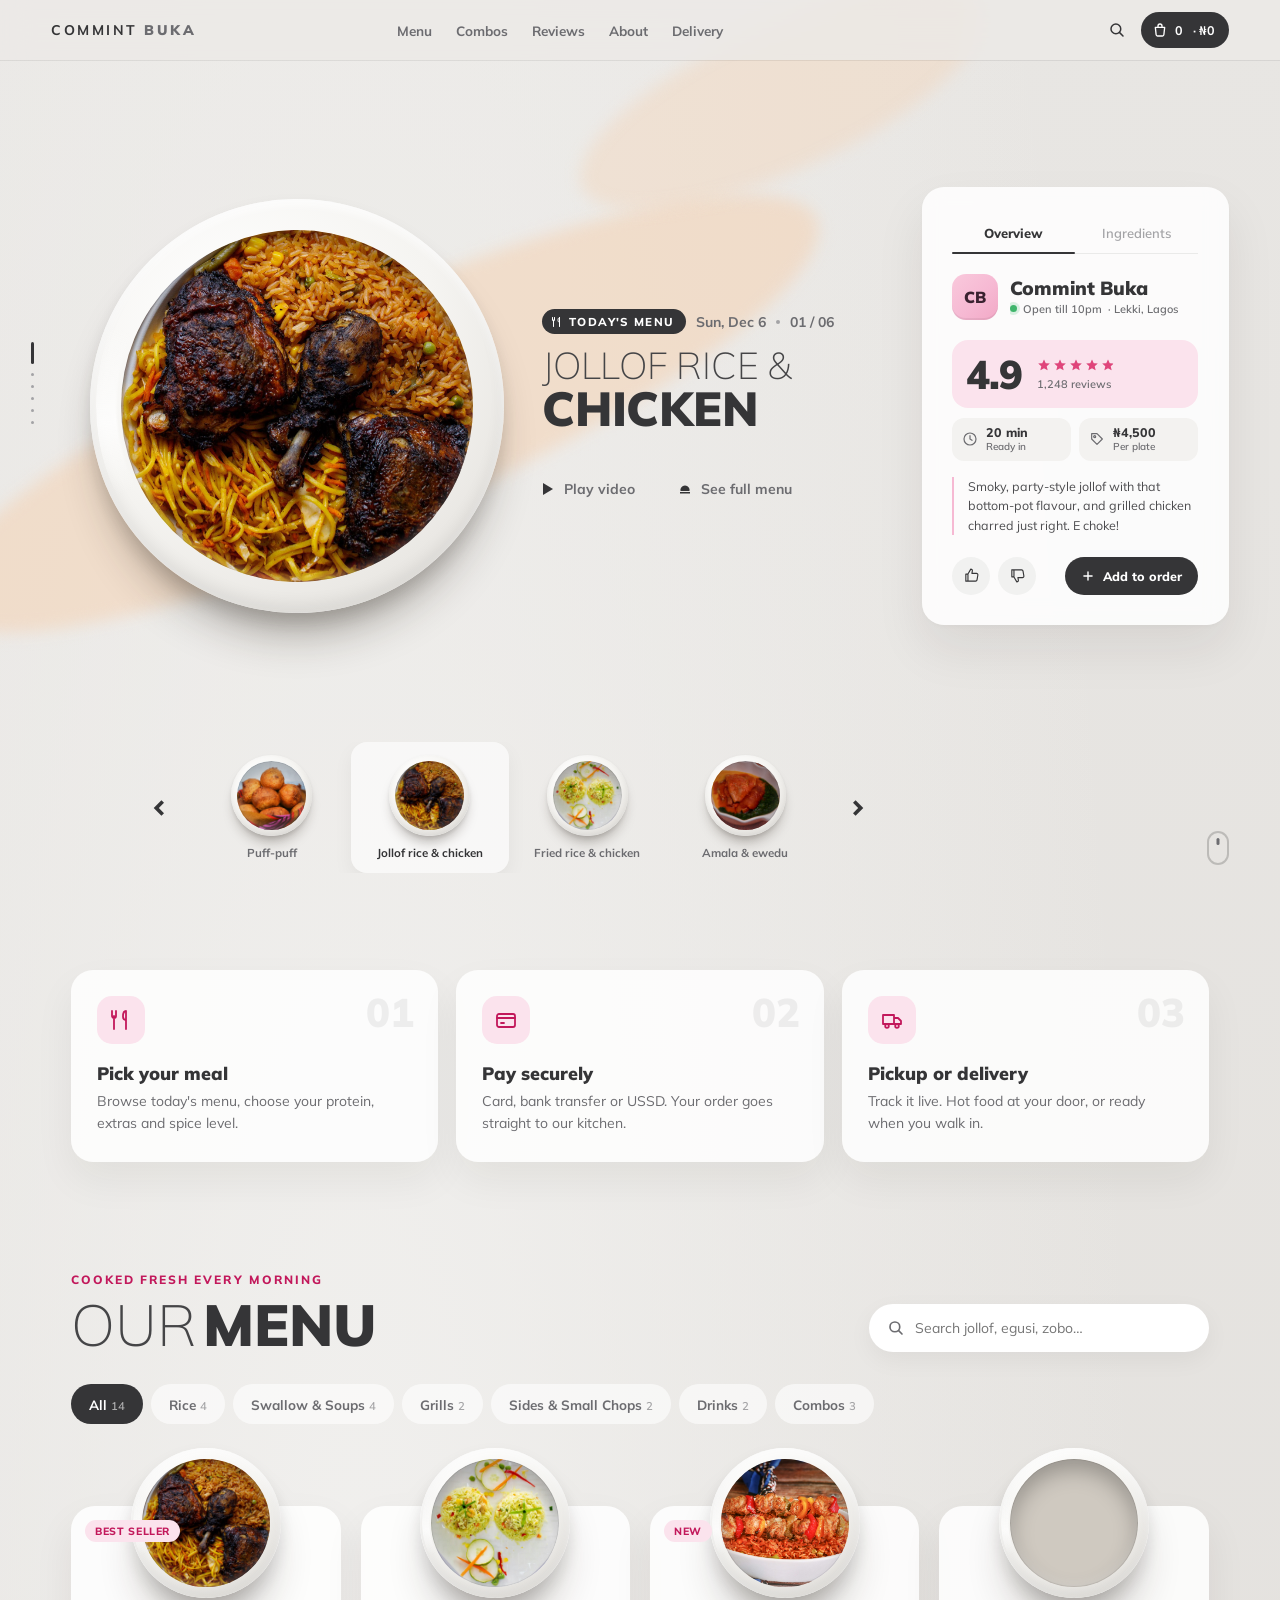
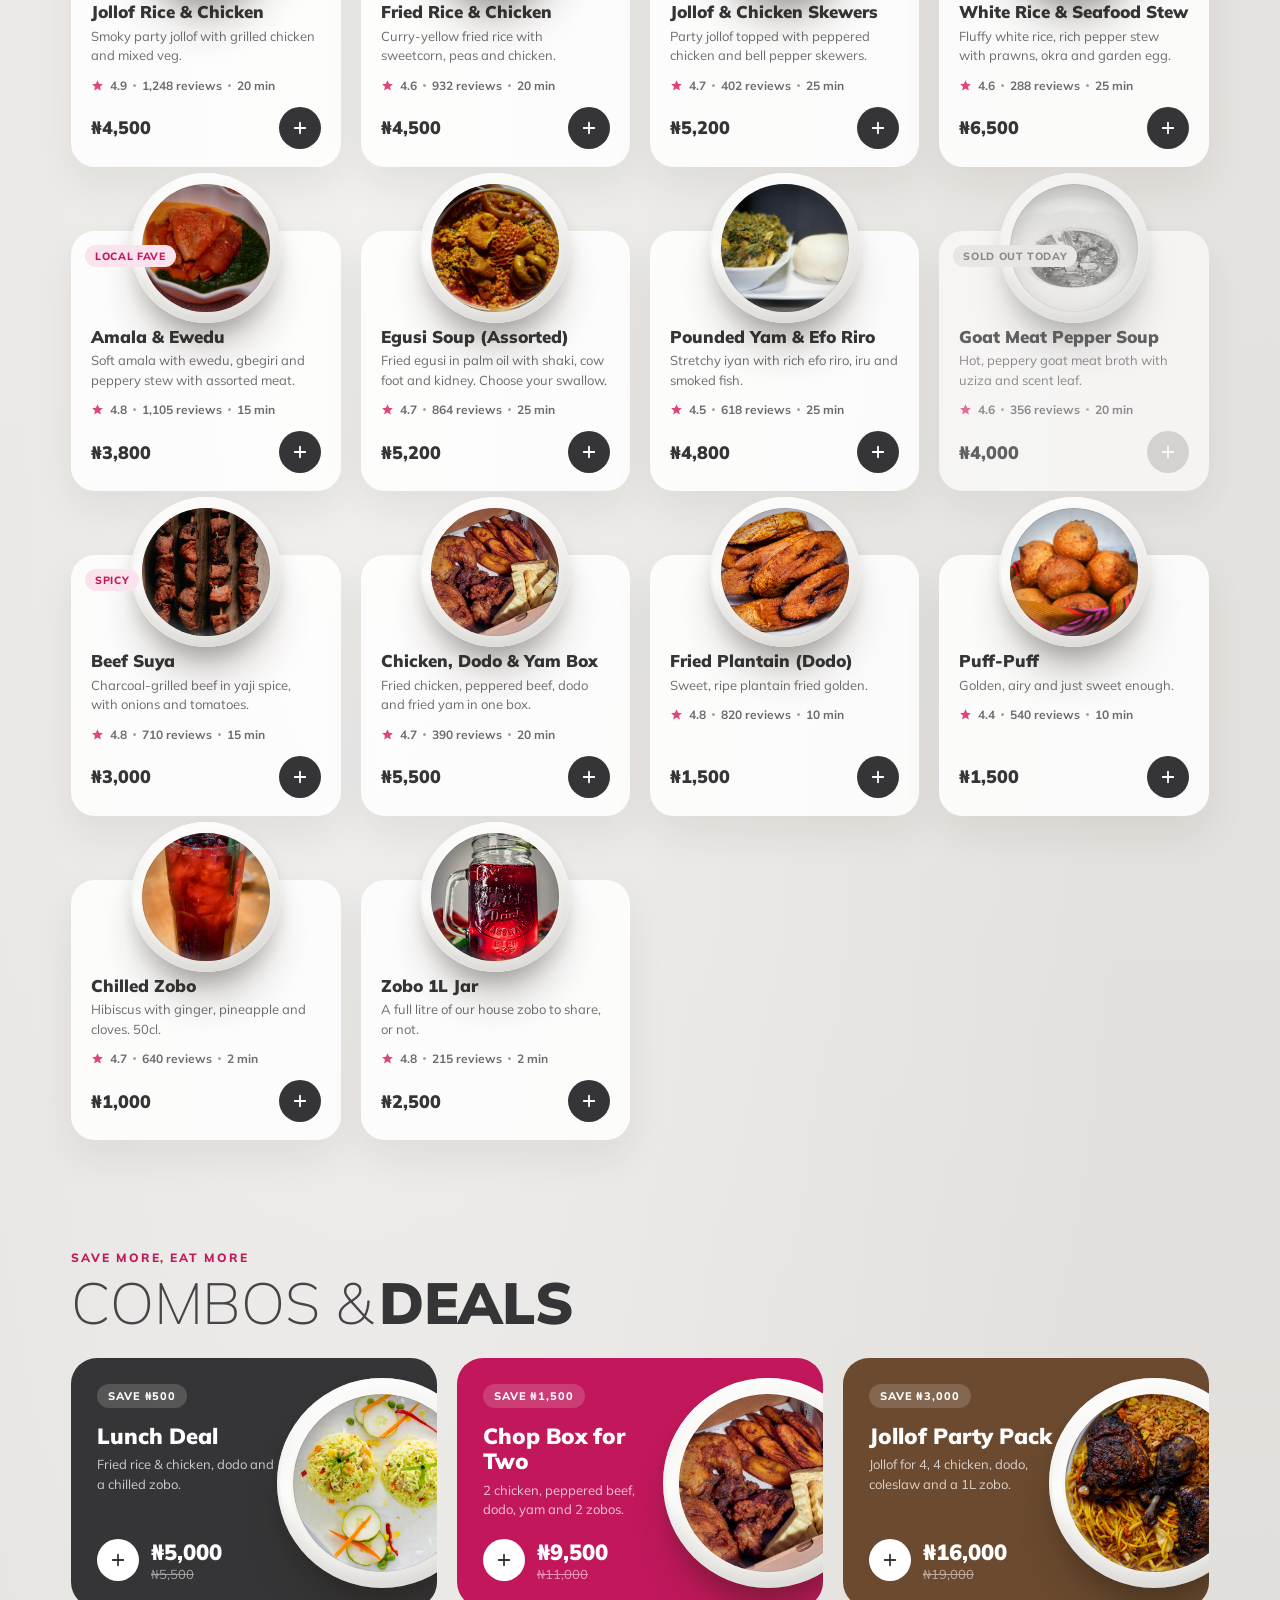
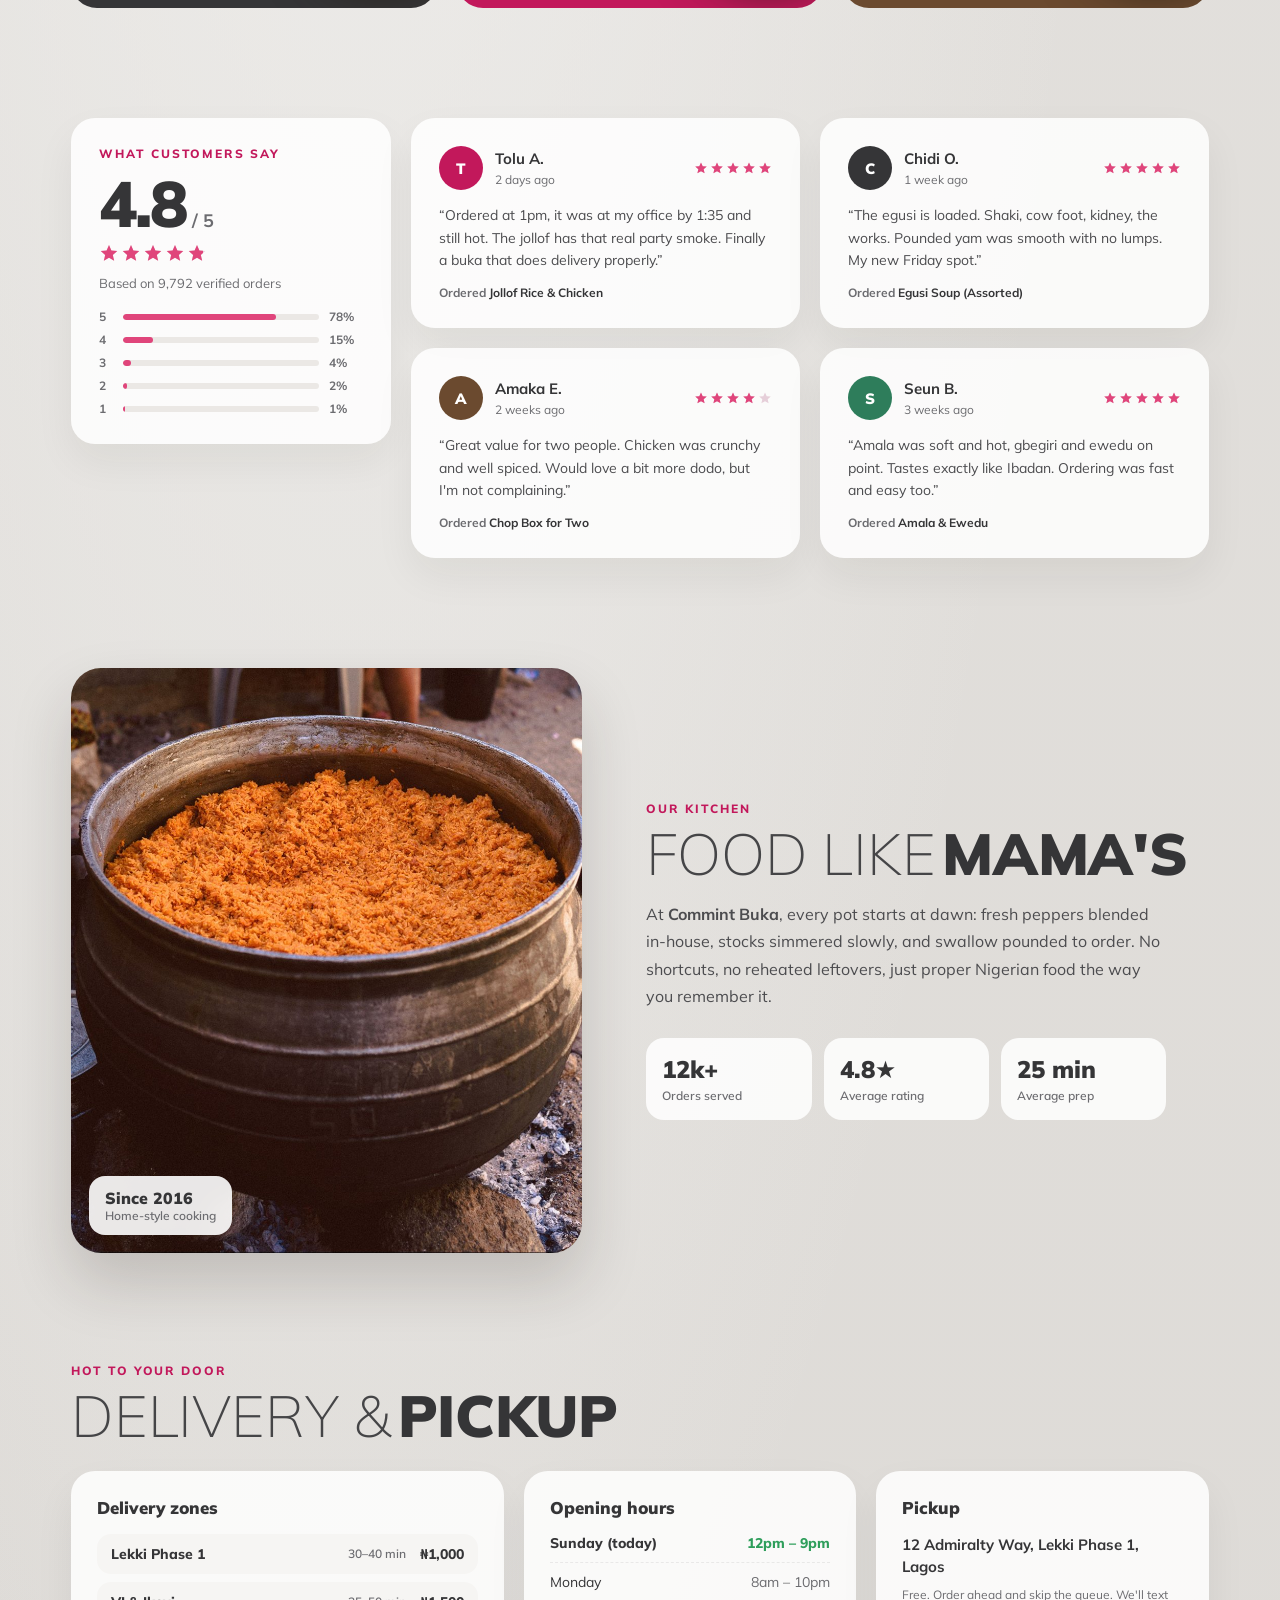
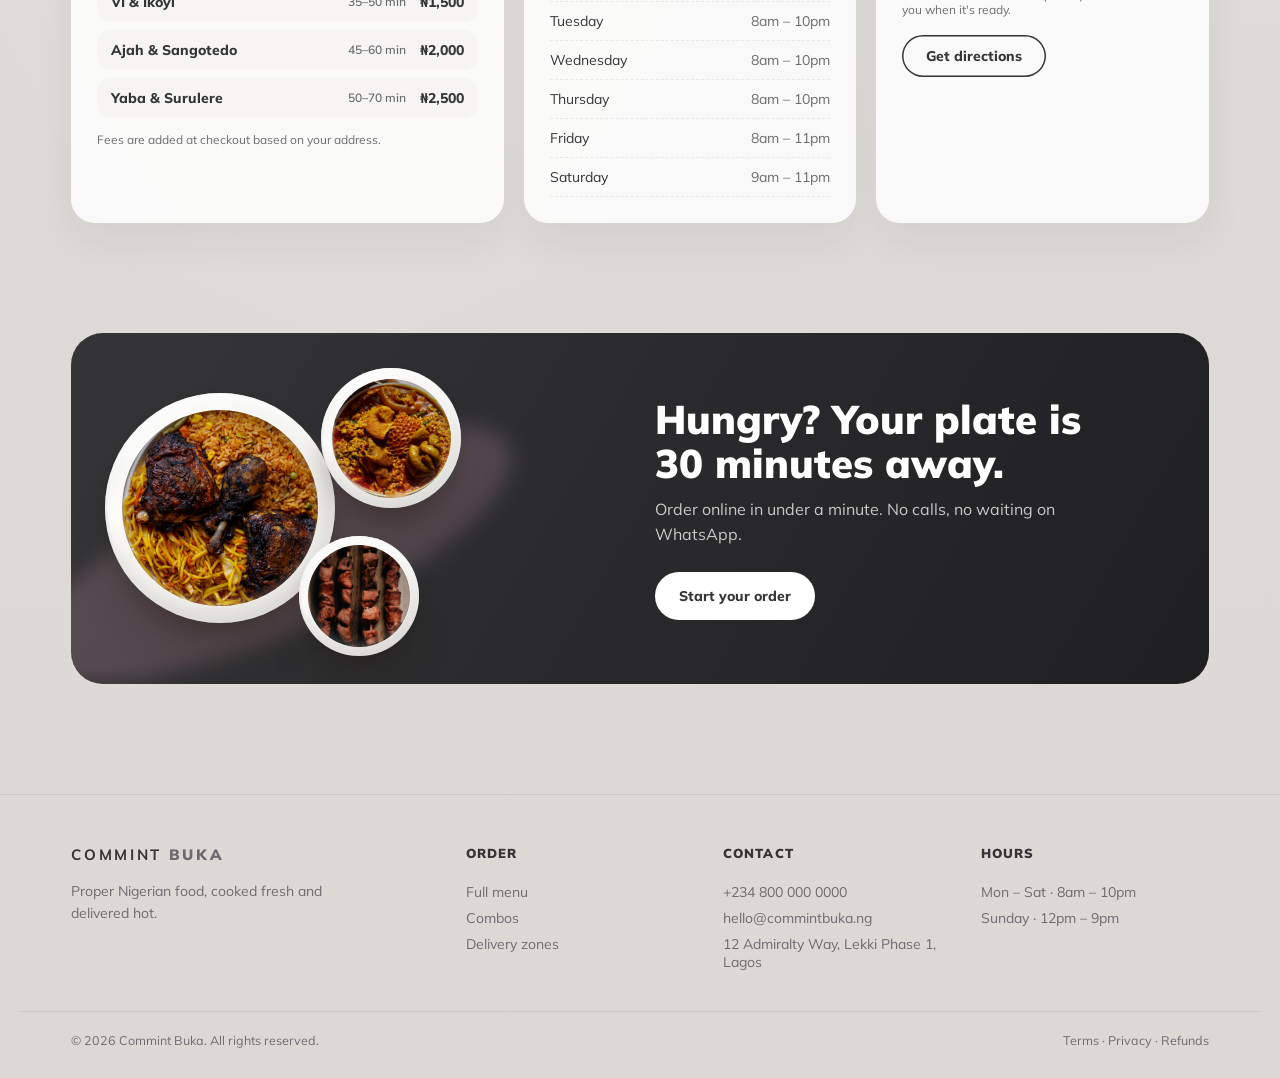
==== commit 07a0caff: "Add files via upload" ====
--- a/index.html
+++ b/index.html
@@ -26,13 +26,14 @@
     /* everything is sized off the viewport so the page never scrolls */
     --pad-x:clamp(16px,4vw,52px);
     --pad-y:clamp(12px,3vh,36px);
+    --nav-h:60px;
     --plate:min(46vh,34vw);
     --card-w:clamp(280px,24vw,320px);
     --thumb:clamp(48px,9vh,84px);
     --slot:calc(var(--thumb) + clamp(48px,6vw,78px));
   }
   *,*::before,*::after{box-sizing:border-box;margin:0;padding:0}
-  html{scroll-behavior:smooth;scroll-padding-top:80px}
+  html{scroll-behavior:smooth;scroll-padding-top:76px}
   body{
     overflow-x:hidden;
     font-family:var(--font);
@@ -50,10 +51,10 @@
     position:relative;
     height:100vh;height:100dvh;
     max-width:1440px;margin:0 auto;
-    padding:calc(var(--pad-y) + env(safe-area-inset-top,0px)) var(--pad-x) calc(var(--pad-y) + env(safe-area-inset-bottom,0px));
+    padding:calc(var(--nav-h) + var(--pad-y) + env(safe-area-inset-top,0px)) var(--pad-x) calc(var(--pad-y) + env(safe-area-inset-bottom,0px));
     display:grid;
     grid-template-columns:minmax(0,1fr);
-    grid-template-rows:auto minmax(0,1fr) auto;
+    grid-template-rows:minmax(0,1fr) auto;
     row-gap:clamp(6px,2vh,22px);
     overflow:hidden;
   }
@@ -62,12 +63,9 @@
   .swoosh::before{width:75vw;height:24vh;left:-8vw;top:34vh;transform:rotate(-24deg)}
   .swoosh::after{width:34vw;height:16vh;left:44vw;top:3vh;transform:rotate(-24deg);opacity:.7}
 
-  /* ---------- Top bar ---------- */
-  .topbar{position:relative;z-index:5;display:flex;justify-content:space-between;align-items:center}
+  /* ---------- Brand ---------- */
   .brand{font-weight:900;font-size:15px;letter-spacing:.18em;color:var(--ink-soft)}
   .brand b{color:var(--ink)}
-  .topbar nav{display:flex;gap:22px}
-  .topbar svg{width:24px;height:24px;stroke:var(--ink);stroke-width:2.2;fill:none;stroke-linecap:round}
 
   /* ---------- Left vertical indicator ---------- */
   .indicator{
@@ -255,21 +253,45 @@
     :root{--plate:min(44vh,40vw)}
     .hero{grid-template-columns:var(--plate) minmax(0,1fr);grid-template-rows:auto auto;align-content:center;row-gap:2vh}
     .plate-wrap{grid-row:1 / span 2}
-    .card{margin-right:0;border-radius:18px;padding:10px 12px 10px 14px;max-width:440px}
     .actions{margin-top:2vh}
   }
-  /* compact card: store on the left, rating pill on the right */
+  /* ---------- Reviews button (phones & tablets) ---------- */
+  .rv-btn,.card:not(.open) .card-close{display:none}
+  .rv-btn{
+    align-items:center;gap:12px;margin-top:clamp(12px,2.4vh,22px);
+    height:52px;padding:0 16px 0 6px;border-radius:26px;
+    background:var(--card);box-shadow:0 12px 30px rgba(40,30,20,.1);
+    font-weight:800;font-size:14px;color:var(--ink);text-align:left;
+    transition:transform .2s, box-shadow .2s;
+  }
+  .rv-btn:active{transform:scale(.97)}
+  .rv-btn .rv-num{display:flex;align-items:center;gap:5px;height:40px;padding:0 12px;border-radius:20px;background:var(--pink-soft);font-size:16px;font-weight:900}
+  .rv-btn .rv-num svg{width:14px;height:14px;fill:#e0457b}
+  .rv-btn small{display:block;font-size:11px;font-weight:600;color:var(--ink-soft);margin-top:1px}
+  .rv-btn > svg{width:16px;height:16px;fill:none;stroke:var(--ink-soft);stroke-width:2.4;stroke-linecap:round;stroke-linejoin:round;margin-left:4px}
+  .card-scrim{position:fixed;inset:0;z-index:65;background:rgba(20,18,16,.4);backdrop-filter:blur(2px);animation:fade .3s}
+  @keyframes cardUp{from{transform:translateY(100%)}}
   @media (max-width:980px) and (min-aspect-ratio:3/4), (max-aspect-ratio:3/4){
-    .card .tabs,.card .card-foot,.card .facts,.card .review,.card .ingredients{display:none!important}
-    #panel{display:flex;align-items:center;justify-content:space-between;gap:12px}
-    #overview{display:block!important}
-    .card .store{margin:0;min-width:0}
-    .card .store-name{font-size:15px}
-    .card .logo{width:38px;border-radius:12px;font-size:13px}
-    .card .rating{padding:7px 10px;gap:8px;border-radius:12px}
-    .card .rating .num{font-size:22px}
-    .card .stars svg{width:11px;height:11px}
-    .card .rating .count{font-size:10px}
+    .rv-btn{display:inline-flex}
+    .card:not(.open){display:none}
+    .card.open{
+      position:fixed;left:0;right:0;bottom:0;z-index:66;
+      width:100%;max-width:520px;margin:0 auto;max-height:88dvh;
+      border-radius:28px 28px 0 0;
+      padding:30px 22px calc(22px + env(safe-area-inset-bottom,0px));
+      background:#faf9f7;text-align:left;
+      box-shadow:0 -20px 60px rgba(0,0,0,.2);
+      animation:cardUp .45s cubic-bezier(.3,.8,.25,1);
+    }
+    .card.open::before{content:"";position:absolute;top:10px;left:50%;width:40px;height:4px;border-radius:2px;background:rgba(0,0,0,.14);transform:translateX(-50%)}
+    .card.open .card-close{display:grid;position:absolute;top:18px;right:18px;z-index:2}
+    .card.open .tabs{margin-right:54px}
+    .card.open .rating{padding:14px 16px}
+    .card.open .rating .num{font-size:40px}
+    .card.open .stars svg{width:16px;height:16px}
+    .card.open .review{font-size:14px}
+    .card.open .ingredients{font-size:14px}
+    .card.open .add{height:44px;padding:0 20px;font-size:14px}
   }
 
   /* ---------- Phones / portrait: stack, still one screen ---------- */
@@ -286,8 +308,6 @@
     .title .l2{font-size:min(13cqw,7vh)}
     .actions,.rank{justify-content:center}
     .actions{margin-top:1.4vh}
-    .card{margin:0;border-radius:16px;width:min(100%,400px);padding:10px 10px 10px 12px;text-align:left}
-    .card .store-meta .loc{display:none}
     .carousel{justify-self:center;margin-left:0;gap:2px}
     .viewport{width:calc(3 * var(--slot))}
   }
@@ -295,7 +315,6 @@
   @media (max-aspect-ratio:3/4) and (max-height:720px){
     :root{--plate:min(58vw,28vh);--thumb:clamp(40px,6.5vh,56px)}
     .actions{display:none}
-    .card{max-height:none}
   }
   /* very short screens (landscape phones) */
   @media (max-height:520px) and (min-aspect-ratio:3/4){
@@ -337,9 +356,6 @@
   .icon-btn svg{width:18px;height:18px;fill:none;stroke:var(--ink);stroke-width:2.2;stroke-linecap:round}
 
   /* hero top bar extras */
-  .topbar nav{align-items:center}
-  .toplink{font-size:14px;font-weight:700;color:var(--ink-soft);padding:6px 4px}
-  .toplink:hover{color:var(--ink)}
   .cart-btn{position:relative}
   .badge{
     position:absolute;top:-4px;right:-6px;min-width:19px;height:19px;padding:0 5px;border-radius:10px;
@@ -354,22 +370,24 @@
   @keyframes cue{60%{transform:translate(-50%,9px);opacity:0}100%{opacity:0}}
   @media (min-height:760px) and (min-aspect-ratio:3/4){.scroll-cue{display:block}}
 
-  /* sticky navbar */
+  /* site header (same on every part of the page) */
   .navbar{
-    position:fixed;inset:0 0 auto;z-index:40;
+    position:fixed;inset:0 0 auto;z-index:40;padding-top:env(safe-area-inset-top,0px);
     background:rgba(236,234,231,.82);backdrop-filter:blur(14px);-webkit-backdrop-filter:blur(14px);
     box-shadow:0 1px 0 var(--line);
-    transform:translateY(-110%);transition:transform .4s cubic-bezier(.3,.8,.25,1);
-  }
-  .navbar.show{transform:none}
-  .navbar-in{display:flex;align-items:center;gap:24px;height:66px}
-  .nav-links{display:flex;gap:26px;margin:0 auto;font-size:14px;font-weight:700;color:var(--ink-soft)}
+  }
+  .navbar-in{display:flex;align-items:center;gap:24px;height:var(--nav-h);max-width:1440px}
+  .nav-brand{font-size:14px}
+  .nav-links{display:flex;gap:24px;margin:0 auto;font-size:13.5px;font-weight:700;color:var(--ink-soft)}
+  .nav-links a{transition:color .2s}
   .nav-links a:hover{color:var(--ink)}
-  .nav-actions{display:flex;align-items:center;gap:10px;margin-left:auto}
-  .nav-actions > button:first-child{width:40px;height:40px;display:grid;place-items:center}
-  .nav-actions svg{width:22px;height:22px;fill:none;stroke:var(--ink);stroke-width:2;stroke-linecap:round;stroke-linejoin:round}
-  .cart-pill{display:flex;align-items:center;gap:8px;height:42px;padding:0 16px 0 12px;border-radius:21px;background:var(--ink);color:#fff;font-size:13px;font-weight:700}
-  .cart-pill svg{stroke:#fff;width:19px;height:19px}
+  .nav-actions{display:flex;align-items:center;gap:6px;margin-left:auto}
+  .nav-actions > button:first-child{width:36px;height:36px;border-radius:50%;display:grid;place-items:center;transition:background .2s}
+  .nav-actions > button:first-child:hover{background:rgba(0,0,0,.05)}
+  .nav-actions svg{width:18px;height:18px;fill:none;stroke:var(--ink);stroke-width:2;stroke-linecap:round;stroke-linejoin:round}
+  .cart-pill{display:flex;align-items:center;gap:7px;height:36px;padding:0 14px 0 11px;border-radius:18px;background:var(--ink);color:#fff;font-size:12.5px;font-weight:700;transition:background .2s}
+  .cart-pill:hover{background:#000}
+  .cart-pill svg{stroke:#fff;width:16px;height:16px}
 
   /* how it works */
   .how{padding-top:clamp(40px,6vw,70px)}
@@ -604,7 +622,7 @@
 
   /* home page responsive */
   @media (max-width:980px){
-    .toplink,.nav-links{display:none}
+    .nav-links{display:none}
     .how-grid,.combo-grid{grid-template-columns:1fr}
     .combo{min-height:210px}
     .reviews,.about{grid-template-columns:1fr}
@@ -641,35 +659,10 @@
     .combo h3{max-width:62%;font-size:19px}
     .combo .combo-plate{width:170px;height:170px;right:-46px}
     .stats b{font-size:19px}
-    .cart-pill > span{display:none}
-    .cart-pill{padding:0 12px}
+    .cart-pill .pill-total{display:none}
+    .cart-pill{padding:0 13px 0 11px}
     .foot-grid{grid-template-columns:1fr}
     .toast{bottom:16px}
-  }
-  /* phone bottom bar */
-  .tabbar{display:none}
-  @media (max-width:760px){
-    :root{--tabbar:calc(64px + env(safe-area-inset-bottom,0px))}
-    .tabbar{
-      position:fixed;left:0;right:0;bottom:0;z-index:50;
-      display:grid;grid-template-columns:repeat(5,1fr);align-items:center;
-      height:var(--tabbar);padding:0 6px env(safe-area-inset-bottom,0px);
-      background:rgba(250,249,247,.92);backdrop-filter:blur(14px);-webkit-backdrop-filter:blur(14px);
-      box-shadow:0 -1px 0 var(--line),0 -10px 30px rgba(0,0,0,.05);
-    }
-    .tabbar a,.tabbar button{display:flex;flex-direction:column;align-items:center;justify-content:center;gap:3px;height:100%;font-size:10.5px;font-weight:700;color:var(--ink-faint);transition:color .2s}
-    .tabbar svg{width:22px;height:22px;fill:none;stroke:currentColor;stroke-width:1.9;stroke-linecap:round;stroke-linejoin:round}
-    .tabbar .on{color:var(--ink)}
-    .tabbar .tab-cart{
-      position:relative;justify-self:center;width:56px;height:56px;border-radius:50%;margin-top:-28px;
-      background:var(--ink);color:#fff;box-shadow:0 12px 26px rgba(0,0,0,.28),0 0 0 5px rgba(250,249,247,.92);
-    }
-    .tabbar .tab-cart svg{width:24px;height:24px}
-    .tabbar .tab-cart .badge{top:-2px;right:-2px;box-shadow:0 0 0 2px #faf9f7}
-    body{padding-bottom:var(--tabbar)}
-    .stage{height:calc(100vh - var(--tabbar));height:calc(100dvh - var(--tabbar))}
-    .topbar .cart-btn,.navbar .cart-pill{display:none}
-    .toast{bottom:calc(var(--tabbar) + 14px)}
   }
   @media (prefers-reduced-motion:reduce){
     *{transition-duration:.01ms!important;animation-duration:.01ms!important;animation-iteration-count:1!important}
@@ -678,20 +671,26 @@
 </style>
 </head>
 <body>
+<!-- ============ Site header (always visible) ============ -->
+<header class="navbar" id="navbar">
+  <div class="wrap navbar-in">
+    <a href="#top" class="brand nav-brand" data-brand></a>
+    <nav class="nav-links">
+      <a href="#menu">Menu</a><a href="#combos">Combos</a><a href="#reviews">Reviews</a><a href="#about">About</a><a href="#delivery">Delivery</a>
+    </nav>
+    <div class="nav-actions">
+      <button aria-label="Search the menu" data-search><svg viewBox="0 0 24 24"><circle cx="10.5" cy="10.5" r="6.5"/><path d="M15.5 15.5 20 20"/></svg></button>
+      <button class="cart-pill" data-cart aria-label="Open cart">
+        <svg viewBox="0 0 24 24"><path d="M5 8h14l-1.2 11.2a2 2 0 0 1-2 1.8H8.2a2 2 0 0 1-2-1.8z"/><path d="M9 8V6a3 3 0 0 1 6 0v2"/></svg>
+        <b data-count>0</b><span class="pill-total">&nbsp;·&nbsp;<span data-total>₦0</span></span>
+      </button>
+    </div>
+  </div>
+</header>
+
 <main class="stage" id="top">
   <div class="swoosh" aria-hidden="true"></div>
   <div class="indicator" id="indicator" aria-hidden="true"></div>
-
-  <header class="topbar">
-    <span class="brand" id="brand"></span>
-    <nav>
-      <a class="toplink" href="#menu">Menu</a>
-      <a class="toplink" href="#combos">Combos</a>
-      <a class="toplink" href="#delivery">Delivery</a>
-      <button aria-label="Search the menu" data-search><svg viewBox="0 0 24 24"><circle cx="10.5" cy="10.5" r="6.5"/><path d="M15.5 15.5 20 20"/></svg></button>
-      <button class="cart-btn" aria-label="Open cart" data-cart><svg viewBox="0 0 24 24"><path d="M5 8h14l-1.2 11.2a2 2 0 0 1-2 1.8H8.2a2 2 0 0 1-2-1.8z"/><path d="M9 8V6a3 3 0 0 1 6 0v2"/></svg><span class="badge" data-count>0</span></button>
-    </nav>
-  </header>
 
   <section class="hero">
     <div class="plate-wrap" id="plateWrap" aria-live="polite"></div>
@@ -705,9 +704,15 @@
         <button><svg viewBox="0 0 10 12"><path d="M0 0 10 6 0 12z"/></svg>Play video</button>
         <button id="orderFood"><svg viewBox="0 0 12 12"><path d="M1 9h10v1.5H1zM6 2.5A4.5 4.5 0 0 1 10.5 8h-9A4.5 4.5 0 0 1 6 2.5z"/></svg>See full menu</button>
       </div>
+      <button class="rv-btn" id="reviewsBtn" aria-haspopup="dialog">
+        <span class="rv-num"><svg viewBox="0 0 24 24"><path d="M12 2.5l2.9 6.4 7 .7-5.3 4.7 1.6 6.9L12 17.6l-6.2 3.6 1.6-6.9L2.1 9.6l7-.7z"/></svg><b id="rvBtnScore"></b></span>
+        <span>Reviews &amp; details<small id="rvBtnCount"></small></span>
+        <svg viewBox="0 0 24 24"><path d="M9 6l6 6-6 6"/></svg>
+      </button>
     </div>
 
-    <aside class="card">
+    <aside class="card" aria-label="Dish reviews and details">
+      <button class="icon-btn card-close" data-card-close aria-label="Close"><svg viewBox="0 0 24 24"><path d="M6 6l12 12M18 6 6 18"/></svg></button>
       <div class="tabs" role="tablist">
         <button role="tab" aria-selected="true" data-tab="overview">Overview</button>
         <button role="tab" aria-selected="false" data-tab="ingredients">Ingredients</button>
@@ -754,23 +759,6 @@
 
   <a class="scroll-cue" href="#how" aria-label="Scroll to see more"><span></span></a>
 </main>
-
-<!-- ============ Sticky header (appears after the hero) ============ -->
-<header class="navbar" id="navbar">
-  <div class="wrap navbar-in">
-    <a href="#top" class="brand nav-brand" data-brand></a>
-    <nav class="nav-links">
-      <a href="#menu">Menu</a><a href="#combos">Combos</a><a href="#reviews">Reviews</a><a href="#about">About</a><a href="#delivery">Delivery</a>
-    </nav>
-    <div class="nav-actions">
-      <button aria-label="Search the menu" data-search><svg viewBox="0 0 24 24"><circle cx="10.5" cy="10.5" r="6.5"/><path d="M15.5 15.5 20 20"/></svg></button>
-      <button class="cart-pill" data-cart aria-label="Open cart">
-        <svg viewBox="0 0 24 24"><path d="M5 8h14l-1.2 11.2a2 2 0 0 1-2 1.8H8.2a2 2 0 0 1-2-1.8z"/><path d="M9 8V6a3 3 0 0 1 6 0v2"/></svg>
-        <span><b data-count>0</b> · <span data-total>₦0</span></span>
-      </button>
-    </div>
-  </div>
-</header>
 
 <!-- ============ How it works ============ -->
 <section class="section how" id="how">
@@ -937,6 +925,7 @@
 
 <!-- ============ Cart drawer ============ -->
 <div class="scrim" id="scrim" hidden></div>
+<div class="card-scrim" id="cardScrim" hidden></div>
 <aside class="drawer" id="cart" aria-label="Your cart" aria-hidden="true">
   <div class="drawer-head">
     <h3>Your order</h3>
@@ -982,15 +971,6 @@
     </div>
   </div>
 </div>
-
-<!-- ============ Phone bottom bar ============ -->
-<nav class="tabbar" id="tabbar" aria-label="Quick navigation">
-  <a href="#top" data-tab="top" class="on"><svg viewBox="0 0 24 24"><path d="M4 11l8-7 8 7v9a1 1 0 0 1-1 1h-4v-6H9v6H5a1 1 0 0 1-1-1z"/></svg><span>Home</span></a>
-  <a href="#menu" data-tab="menu"><svg viewBox="0 0 24 24"><path d="M7 3v5a2 2 0 0 1-4 0V3M5 8v13M17 3c-2 0-3 2.5-3 5.5S15 12 17 12m0-9v18"/></svg><span>Menu</span></a>
-  <button class="tab-cart" data-cart aria-label="Open cart"><svg viewBox="0 0 24 24"><path d="M5 8h14l-1.2 11.2a2 2 0 0 1-2 1.8H8.2a2 2 0 0 1-2-1.8z"/><path d="M9 8V6a3 3 0 0 1 6 0v2"/></svg><span class="badge" data-count>0</span></button>
-  <button data-search><svg viewBox="0 0 24 24"><circle cx="10.5" cy="10.5" r="6.5"/><path d="M15.5 15.5 20 20"/></svg><span>Search</span></button>
-  <button id="ordersTab"><svg viewBox="0 0 24 24"><path d="M6 3h12v18l-3-2-3 2-3-2-3 2z"/><path d="M9 8h6M9 12h6"/></svg><span>Orders</span></button>
-</nav>
 
 <div class="toast" id="toast" role="status" aria-live="polite"></div>
 
@@ -1174,6 +1154,8 @@
   $("score").textContent = d.score.toFixed(1);
   $("stars").style.setProperty("--r", d.score);
   $("reviews").textContent = d.reviews.toLocaleString() + " reviews";
+  $("rvBtnScore").textContent = d.score.toFixed(1);
+  $("rvBtnCount").textContent = d.reviews.toLocaleString() + " reviews · " + d.time + " · " + naira(d.price);
   $("price").textContent = naira(d.price);
   $("time").textContent = d.time;
   $("review").textContent = d.review;
@@ -1282,13 +1264,12 @@
   b.setAttribute("aria-pressed", String(!on));
 }));
 $("orderFood").addEventListener("click", ()=> $("menu").scrollIntoView({behavior: reduce ? "auto" : "smooth"}));
-$("heroAdd").addEventListener("click", ()=> openSheet(dishes[current].id));
+$("heroAdd").addEventListener("click", ()=>{ closeCard(true); openSheet(dishes[current].id); });
 
 /* ---------- Store + today ---------- */
 const STAR = `<svg viewBox="0 0 24 24"><path d="M12 2.5l2.9 6.4 7 .7-5.3 4.7 1.6 6.9L12 17.6l-6.2 3.6 1.6-6.9L2.1 9.6l7-.7z"/></svg>`;
 $("stars").innerHTML = `<div class="row base">${STAR.repeat(5)}</div><div class="row fill">${STAR.repeat(5)}</div>`;
 const brandHTML = STORE.name.toUpperCase().replace(/^(\S+)/,"<b>$1</b>");
-$("brand").innerHTML = brandHTML;
 document.querySelectorAll("[data-brand]").forEach(el => el.innerHTML = brandHTML);
 document.querySelectorAll("[data-name]").forEach(el => el.textContent = STORE.name);
 document.querySelectorAll("[data-address]").forEach(el => el.textContent = STORE.address);
@@ -1310,7 +1291,6 @@
 let heroVisible = true;
 new IntersectionObserver(([e]) => {
   heroVisible = e.intersectionRatio > .35;
-  $("navbar").classList.toggle("show", e.intersectionRatio < .15);
 }, { threshold:[0,.15,.35,.6,1] }).observe(stage);
 
 /* ---------- Menu grid ---------- */
@@ -1532,7 +1512,7 @@
   addToCart(sheetId, readSel(), $("sheetNote").value.trim(), sheetQty);
   closeSheet();
 });
-document.addEventListener("keydown", e => { if(e.key === "Escape"){ closeSheet(); closeCart(); } });
+document.addEventListener("keydown", e => { if(e.key === "Escape"){ closeSheet(); closeCart(); closeCard(); } });
 
 /* ---------- toast ---------- */
 let toastTimer = null;
@@ -1544,15 +1524,28 @@
   toastTimer = setTimeout(() => $("toast").classList.remove("show"), 3200);
 }
 
-/* ---------- phone bottom bar ---------- */
-$("ordersTab").addEventListener("click", () => toast("Your orders will show here once checkout is live", false));
-function markTab(){
-  const menu = $("menu").getBoundingClientRect(), mid = innerHeight / 2;
-  const tab = heroVisible ? "top" : (menu.top < mid && menu.bottom > mid) ? "menu" : "";
-  document.querySelectorAll("#tabbar [data-tab]").forEach(a => a.classList.toggle("on", a.dataset.tab === tab));
-}
-let tabTick = false;
-addEventListener("scroll", () => { if(!tabTick){ tabTick = true; requestAnimationFrame(() => { markTab(); tabTick = false; }); } }, {passive:true});
+/* ---------- hero card as a slide-up sheet on phones & tablets ---------- */
+const heroCard = document.querySelector(".hero .card"), heroCardHome = heroCard.parentElement;
+function openCard(){
+  lastFocus = document.activeElement;
+  document.body.appendChild(heroCard);            // lift it out of the hero so it sits above everything
+  heroCard.classList.add("open");
+  heroCard.setAttribute("role","dialog"); heroCard.setAttribute("aria-modal","true");
+  $("cardScrim").hidden = false; lock(true);
+  heroCard.querySelector("[data-card-close]").focus();
+}
+function closeCard(silent){
+  if(!heroCard.classList.contains("open")) return;
+  heroCard.classList.remove("open");
+  heroCard.removeAttribute("role"); heroCard.removeAttribute("aria-modal");
+  heroCardHome.appendChild(heroCard);
+  $("cardScrim").hidden = true;
+  if(!silent){ lock(false); lastFocus && lastFocus.focus && lastFocus.focus(); }
+}
+$("reviewsBtn").addEventListener("click", openCard);
+$("cardScrim").addEventListener("click", () => closeCard());
+heroCard.querySelector("[data-card-close]").addEventListener("click", () => closeCard());
+matchMedia("(max-width:980px) and (min-aspect-ratio:3/4), (max-aspect-ratio:3/4)").addEventListener("change", e => { if(!e.matches) closeCard(); });
 
 renderMenu();
 renderCart(false);
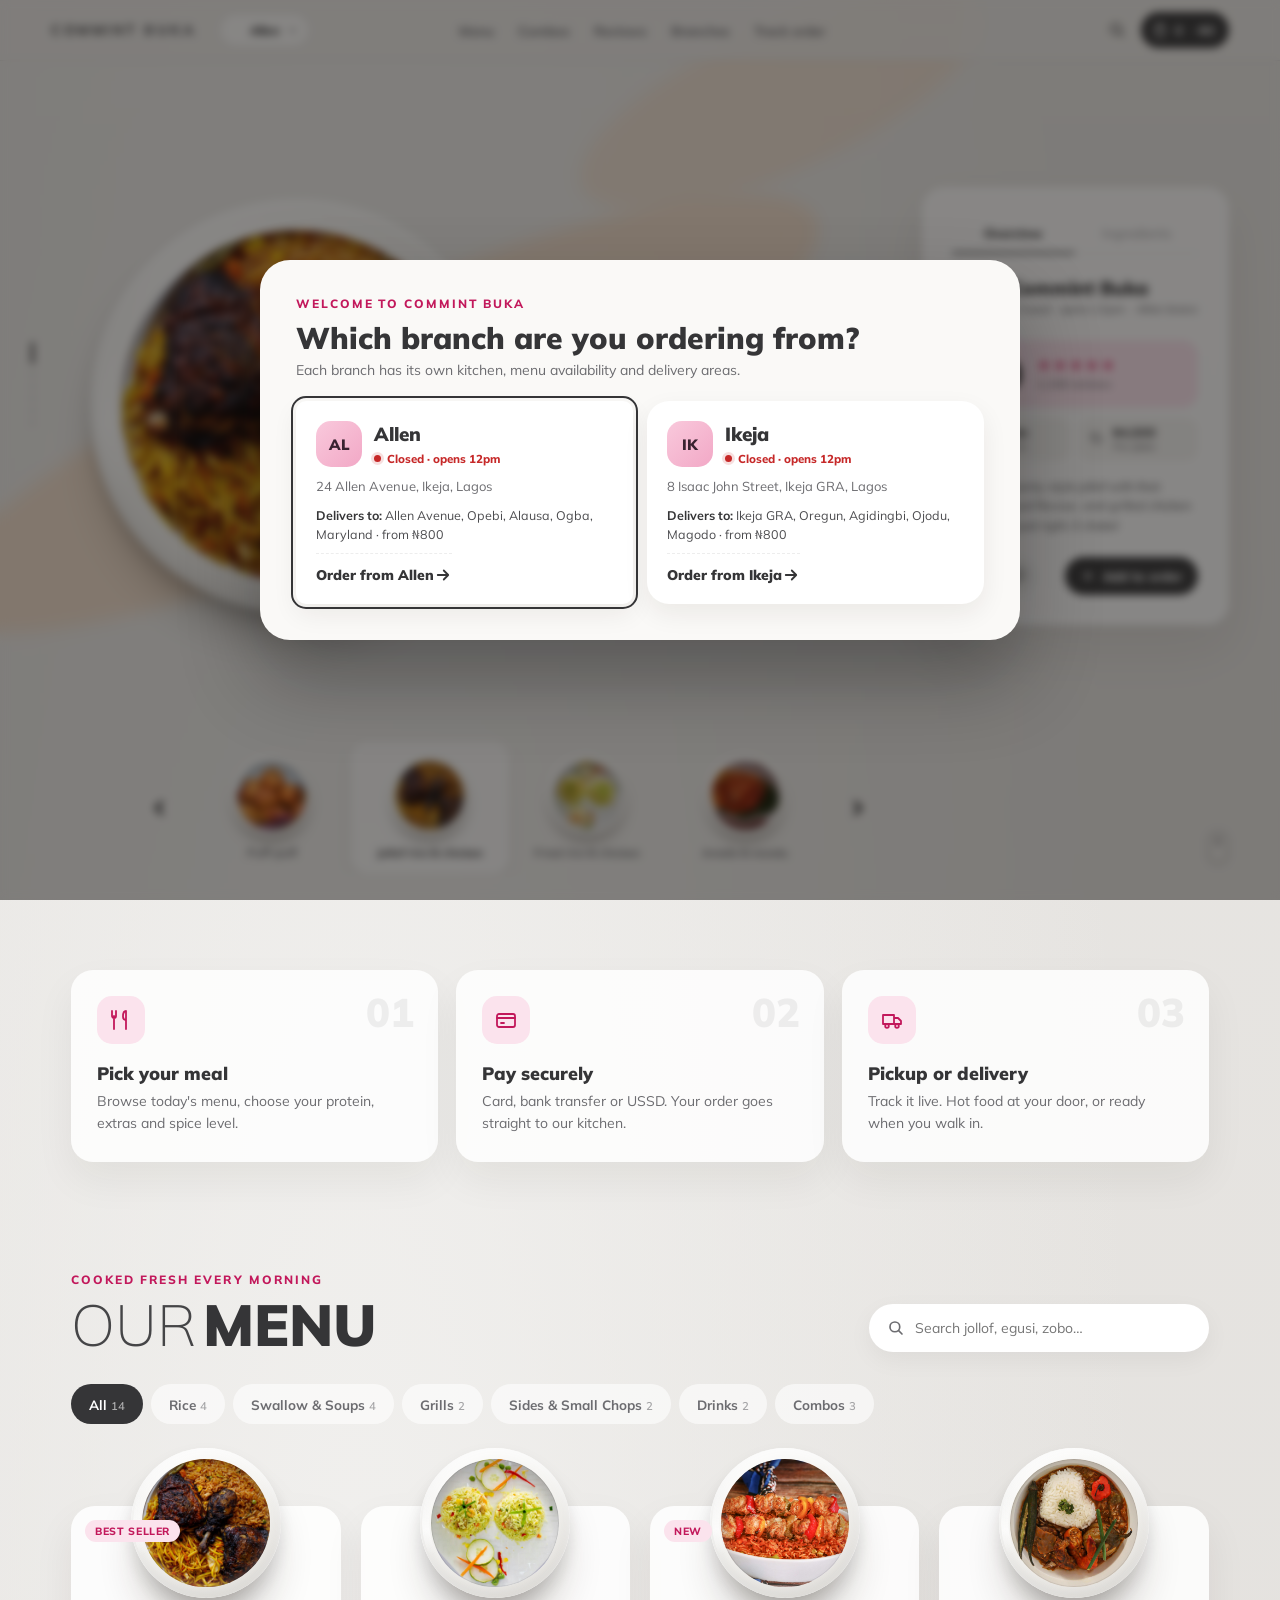
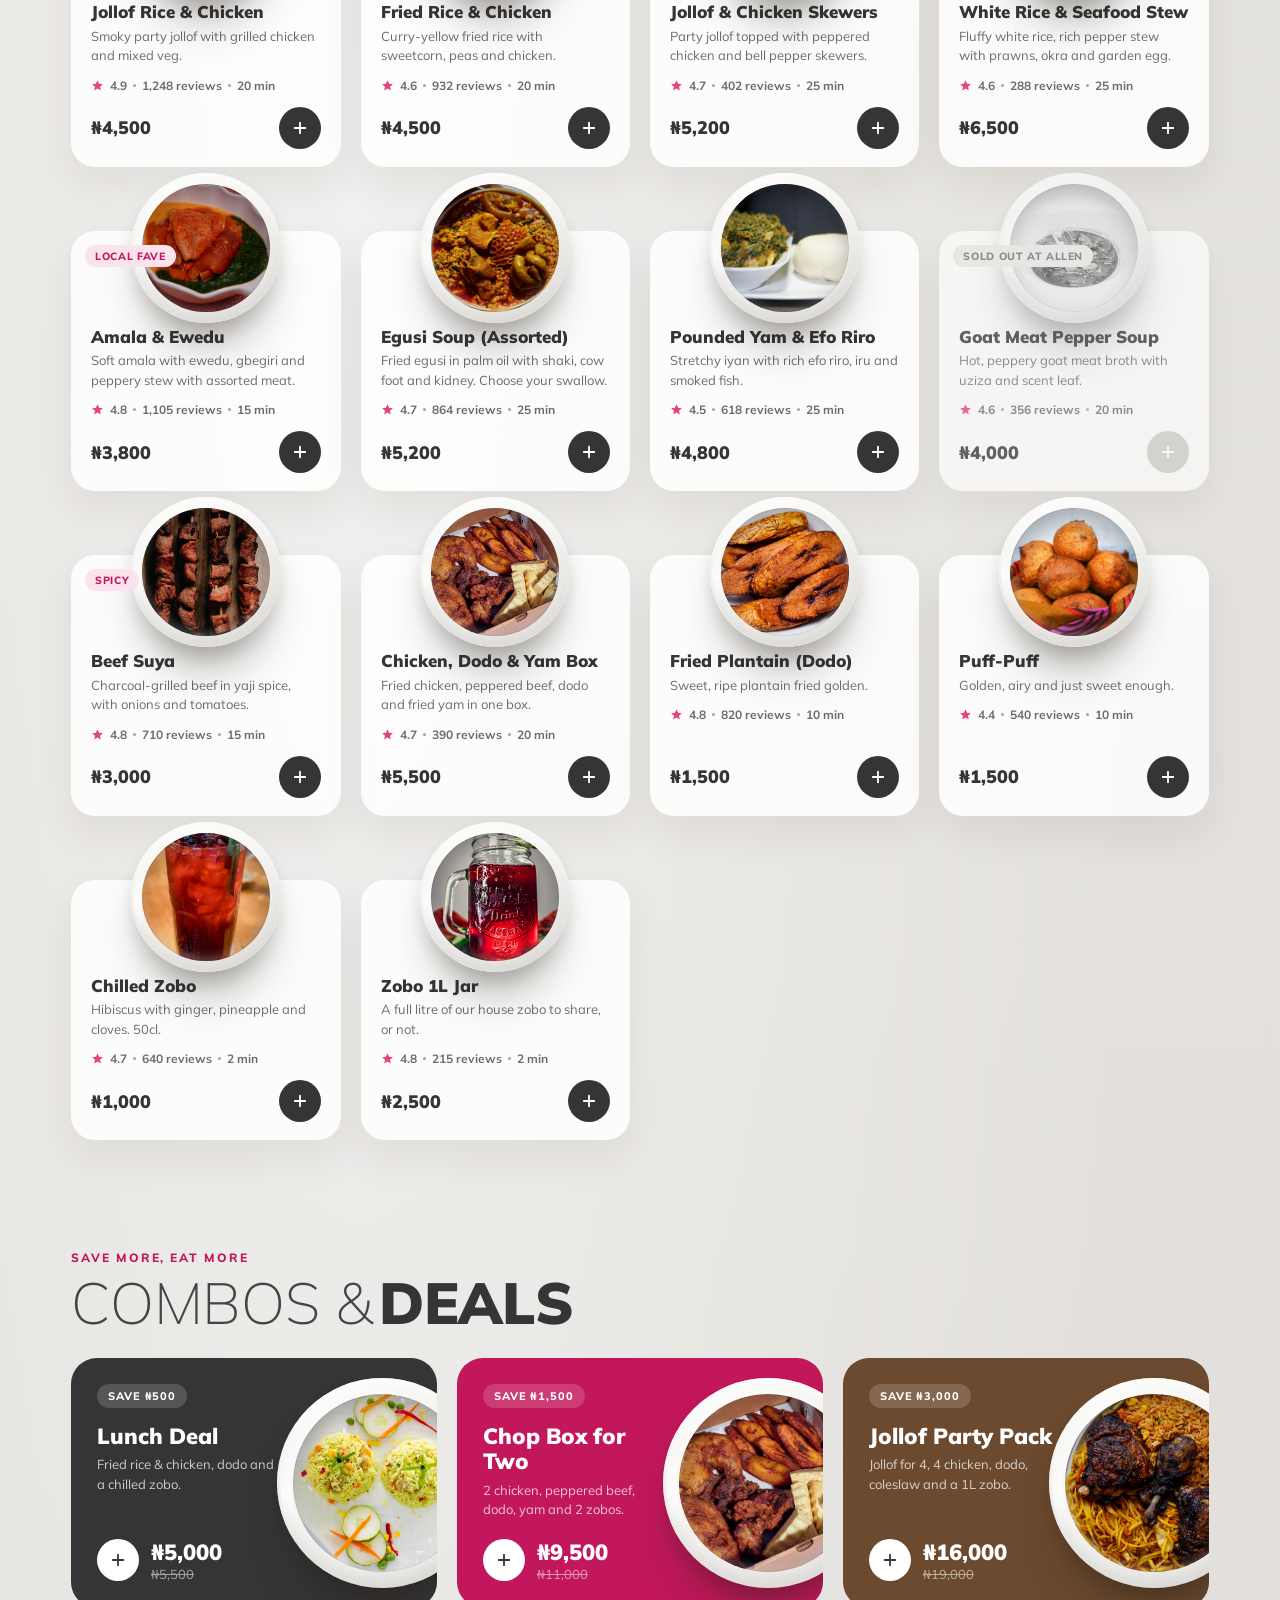
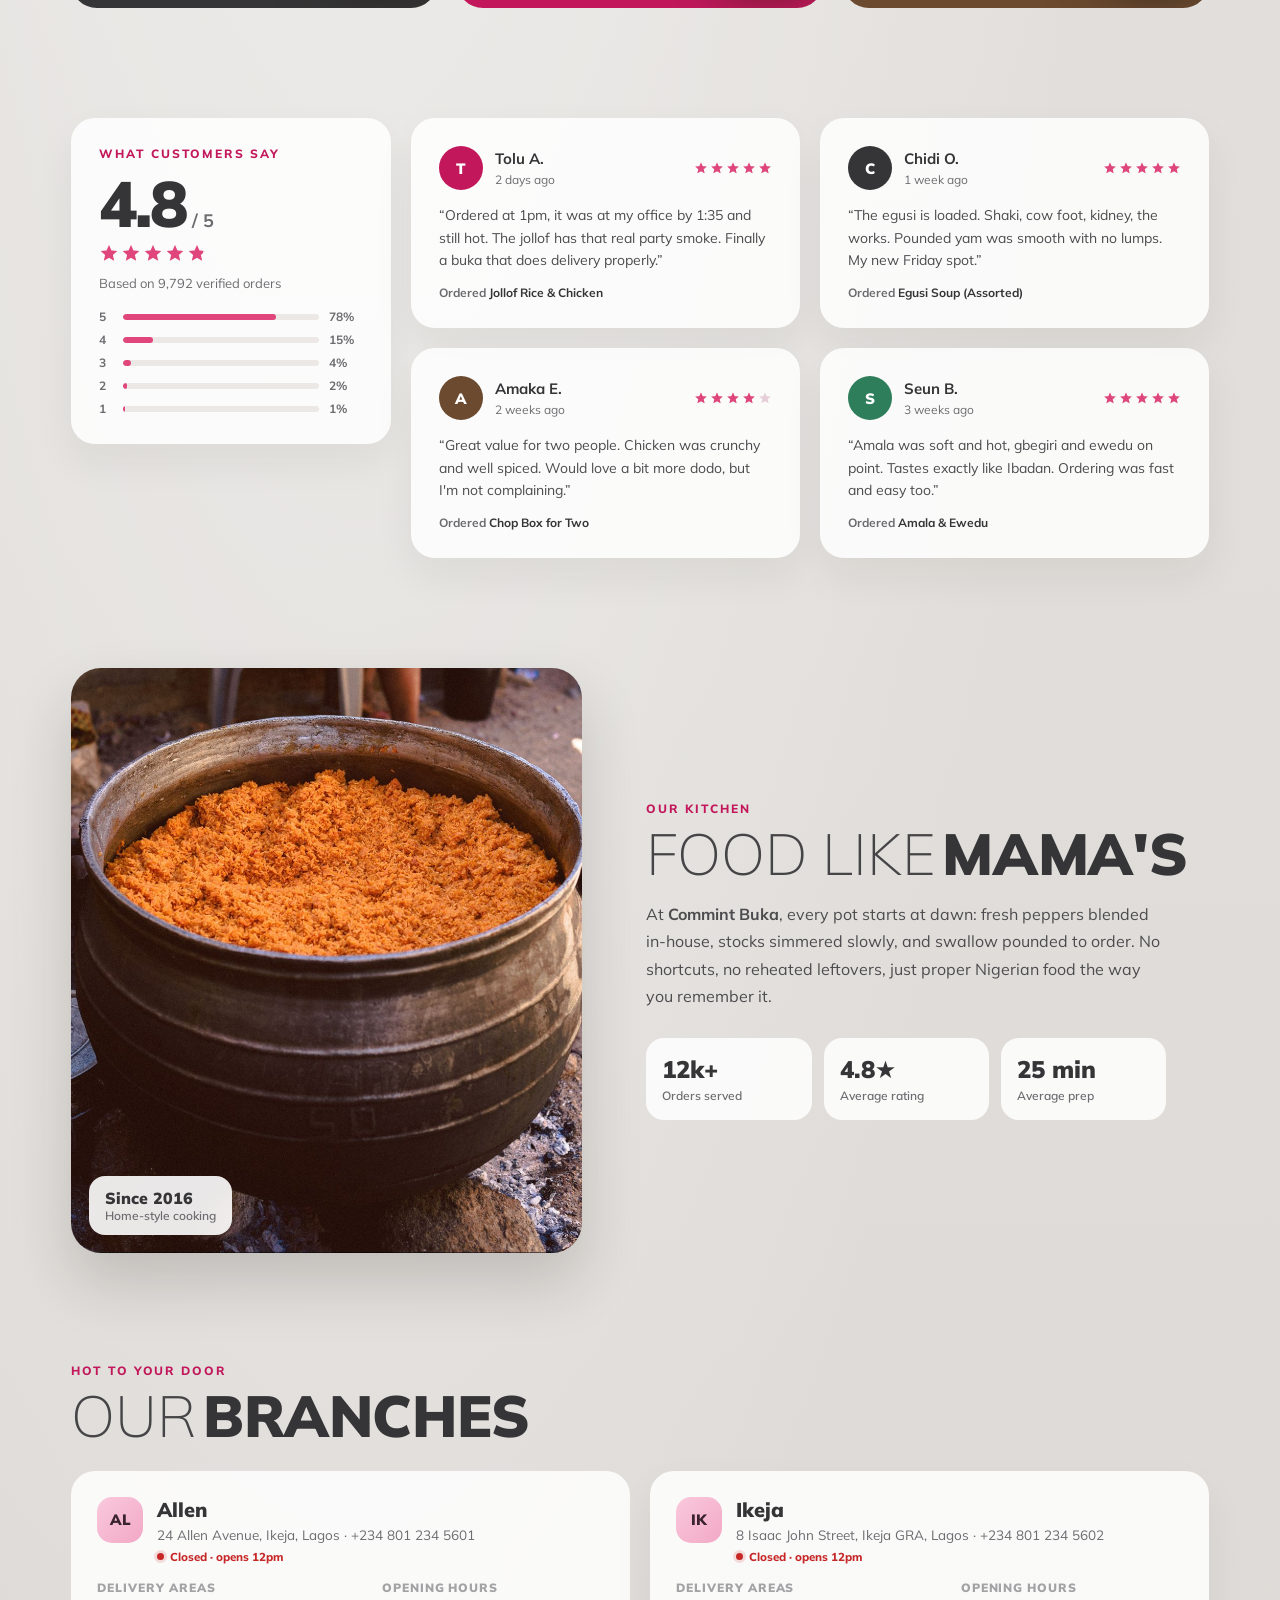
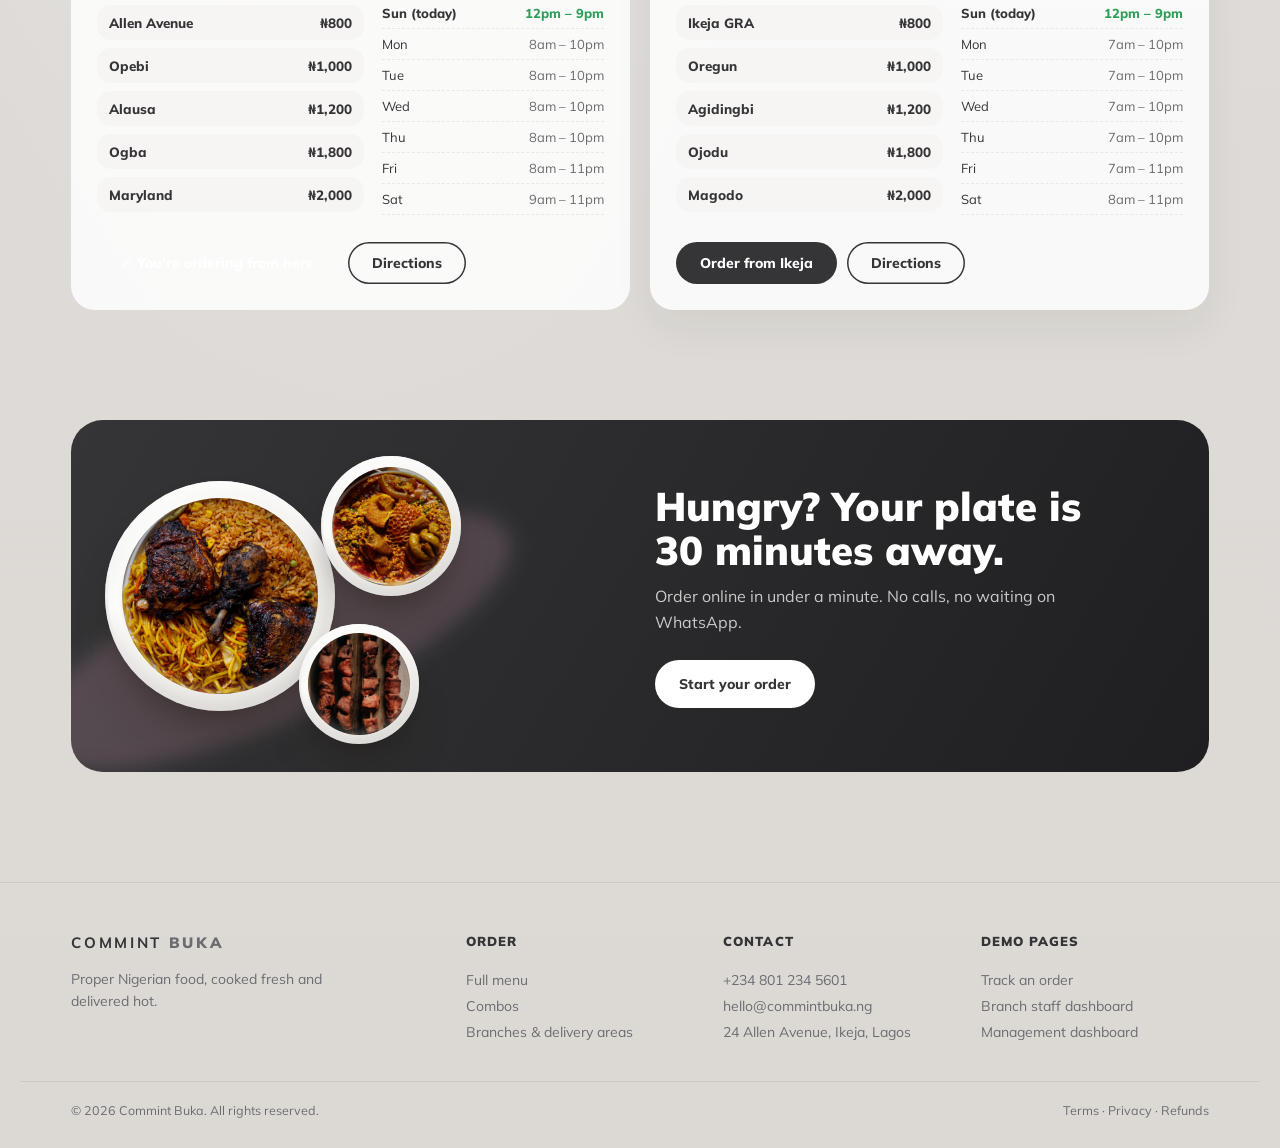
==== commit 9c5a84f5: "Add files via upload" ====
--- a/index.html
+++ b/index.html
@@ -664,6 +664,57 @@
     .foot-grid{grid-template-columns:1fr}
     .toast{bottom:16px}
   }
+  /* branch chip, picker and branch cards */
+  .branch-chip{display:inline-flex;align-items:center;gap:6px;height:32px;padding:0 10px 0 9px;border-radius:16px;background:rgba(255,255,255,.75);font-size:12.5px;font-weight:800;color:var(--ink);box-shadow:inset 0 0 0 1px var(--line);transition:background .2s;white-space:nowrap}
+  .branch-chip:hover{background:#fff}
+  .branch-chip svg{width:15px;height:15px;fill:none;stroke:var(--rose);stroke-width:2.2;stroke-linecap:round;stroke-linejoin:round}
+  .branch-chip .chev{width:13px;height:13px;stroke:var(--ink-soft)}
+  .cart-branch{font-size:12.5px;font-weight:700;color:var(--ink-soft);margin-top:2px}
+  .cart-branch b{color:var(--rose)}
+  .bp{position:fixed;inset:0;z-index:75;display:grid;place-items:center;padding:16px;background:rgba(20,18,16,.5);backdrop-filter:blur(4px);-webkit-backdrop-filter:blur(4px);animation:fade .3s}
+  .bp-card{position:relative;width:min(760px,100%);max-height:calc(100dvh - 32px);overflow:auto;background:#faf9f7;border-radius:30px;padding:clamp(22px,4vw,36px);box-shadow:0 40px 80px rgba(0,0,0,.3);animation:pop .4s cubic-bezier(.3,1.3,.5,1)}
+  .bp-card h2{font-size:clamp(22px,3.4vw,30px);font-weight:900;line-height:1.15;margin:6px 0 6px;padding-right:40px}
+  .bp-card > .muted{font-size:14px;margin-bottom:22px}
+  .bp-close{position:absolute;top:18px;right:18px}
+  .bp.locked .bp-close{display:none}
+  .bp-grid{display:grid;grid-template-columns:1fr 1fr;gap:14px}
+  .bp-opt{display:flex;flex-direction:column;gap:10px;text-align:left;padding:20px;border-radius:22px;background:#fff;box-shadow:0 10px 26px rgba(40,30,20,.07),inset 0 0 0 2px transparent;transition:box-shadow .2s,transform .2s}
+  .bp-opt:hover{transform:translateY(-3px);box-shadow:0 18px 34px rgba(40,30,20,.12),inset 0 0 0 2px var(--ink)}
+  .bp-opt.cur{box-shadow:0 10px 26px rgba(40,30,20,.07),inset 0 0 0 2px var(--rose)}
+  .bp-top{display:flex;align-items:center;gap:12px}
+  .bp-badge{width:46px;height:46px;border-radius:15px;display:grid;place-items:center;font-weight:900;font-size:15px;background:linear-gradient(135deg,#f9c9dc,#f2a8c6);color:#3a2230;flex:none}
+  .bp-opt h3{font-size:19px;font-weight:900}
+  .bp-opt .addr{font-size:13px;color:var(--ink-soft);line-height:1.45}
+  .bp-opt .areas{font-size:12.5px;line-height:1.5;color:#4c4c4f}
+  .bp-opt .areas b{color:var(--ink)}
+  .bp-go{margin-top:auto;display:flex;align-items:center;justify-content:space-between;padding-top:12px;border-top:1px dashed var(--line);font-size:14px;font-weight:900}
+  .bp-go svg{width:18px;height:18px;fill:none;stroke:currentColor;stroke-width:2.4;stroke-linecap:round;stroke-linejoin:round}
+  .open-tag{display:inline-flex;align-items:center;gap:6px;font-size:11.5px;font-weight:800;color:#2e9e5b}
+  .open-tag::before{content:"";width:7px;height:7px;border-radius:50%;background:currentColor;box-shadow:0 0 0 3px rgba(46,158,91,.18)}
+  .open-tag.closed{color:#c62828}
+  .open-tag.closed::before{box-shadow:0 0 0 3px rgba(198,40,40,.15)}
+  @keyframes pop{from{opacity:0;transform:translateY(16px) scale(.97)}}
+  @keyframes fade{from{opacity:0}}
+  .branch-grid{display:grid;grid-template-columns:1fr 1fr;gap:20px}
+  .branch-card{display:flex;flex-direction:column;gap:16px}
+  .branch-card.cur{box-shadow:0 18px 40px rgba(40,30,20,.06),inset 0 0 0 2px var(--rose)}
+  .branch-card .bc-head{display:flex;align-items:flex-start;gap:14px}
+  .branch-card .bc-head h3{font-size:20px;margin:0}
+  .branch-card .bc-head p{font-size:13.5px;color:var(--ink-soft);margin-top:3px;line-height:1.45}
+  .branch-card .bc-cols{display:grid;grid-template-columns:1.2fr 1fr;gap:18px}
+  .branch-card h4{font-size:12px;font-weight:900;letter-spacing:.08em;text-transform:uppercase;color:var(--ink-faint);margin-bottom:10px}
+  .branch-card .zone{grid-template-columns:1fr auto;padding:9px 12px;font-size:13.5px}
+  .branch-card .hours{font-size:13px;gap:7px}
+  .branch-card .hours li{padding-bottom:7px}
+  .branch-card .bc-foot{display:flex;gap:10px;flex-wrap:wrap;margin-top:auto}
+  .branch-card .bc-foot .btn{height:42px}
+  @media (max-width:980px){ .branch-grid{grid-template-columns:1fr} }
+  @media (max-width:640px){
+    .bp-grid{grid-template-columns:1fr}
+    .branch-card .bc-cols{grid-template-columns:1fr}
+    .branch-chip{height:30px;padding:0 8px;font-size:12px}
+    .nav-brand{font-size:12px;letter-spacing:.12em}
+  }
   @media (prefers-reduced-motion:reduce){
     *{transition-duration:.01ms!important;animation-duration:.01ms!important;animation-iteration-count:1!important}
     html{scroll-behavior:auto}
@@ -675,8 +726,9 @@
 <header class="navbar" id="navbar">
   <div class="wrap navbar-in">
     <a href="#top" class="brand nav-brand" data-brand></a>
+    <button class="branch-chip" id="branchChip" aria-label="Change branch"><svg viewBox="0 0 24 24"><path d="M12 21s-7-6.2-7-11.5A7 7 0 0 1 19 9.5C19 14.8 12 21 12 21z"/><circle cx="12" cy="9.5" r="2.5"/></svg><span data-branch-name></span><svg class="chev" viewBox="0 0 24 24"><path d="M6 9l6 6 6-6"/></svg></button>
     <nav class="nav-links">
-      <a href="#menu">Menu</a><a href="#combos">Combos</a><a href="#reviews">Reviews</a><a href="#about">About</a><a href="#delivery">Delivery</a>
+      <a href="#menu">Menu</a><a href="#combos">Combos</a><a href="#reviews">Reviews</a><a href="#delivery">Branches</a><a href="order.html">Track order</a>
     </nav>
     <div class="nav-actions">
       <button aria-label="Search the menu" data-search><svg viewBox="0 0 24 24"><circle cx="10.5" cy="10.5" r="6.5"/><path d="M15.5 15.5 20 20"/></svg></button>
@@ -858,26 +910,10 @@
     <div class="sec-head">
       <div>
         <p class="eyebrow">Hot to your door</p>
-        <h2 class="sec-title"><span class="l1">DELIVERY &amp;</span> <span class="l2">PICKUP</span></h2>
+        <h2 class="sec-title"><span class="l1">OUR</span> <span class="l2">BRANCHES</span></h2>
       </div>
     </div>
-    <div class="delivery">
-      <div class="panel zones">
-        <h3>Delivery zones</h3>
-        <div class="zone-list" id="zoneList"></div>
-        <p class="muted small">Fees are added at checkout based on your address.</p>
-      </div>
-      <div class="panel">
-        <h3>Opening hours</h3>
-        <ul class="hours" id="hours"></ul>
-      </div>
-      <div class="panel pickup">
-        <h3>Pickup</h3>
-        <p class="addr" data-address></p>
-        <p class="muted small">Free. Order ahead and skip the queue. We'll text you when it's ready.</p>
-        <a class="btn ghost" id="mapLink" target="_blank" rel="noopener">Get directions</a>
-      </div>
-    </div>
+    <div class="branch-grid" id="branchGrid"></div>
   </div>
 </section>
 
@@ -906,15 +942,15 @@
     </div>
     <div>
       <h4>Order</h4>
-      <a href="#menu">Full menu</a><a href="#combos">Combos</a><a href="#delivery">Delivery zones</a>
+      <a href="#menu">Full menu</a><a href="#combos">Combos</a><a href="#delivery">Branches &amp; delivery areas</a>
     </div>
     <div>
       <h4>Contact</h4>
       <a data-phone></a><a data-email></a><span data-address></span>
     </div>
     <div>
-      <h4>Hours</h4>
-      <span>Mon – Sat · 8am – 10pm</span><span>Sunday · 12pm – 9pm</span>
+      <h4>Demo pages</h4>
+      <a href="order.html">Track an order</a><a href="staff.html">Branch staff dashboard</a><a href="admin.html">Management dashboard</a>
     </div>
   </div>
   <div class="wrap foot-bottom">
@@ -928,7 +964,7 @@
 <div class="card-scrim" id="cardScrim" hidden></div>
 <aside class="drawer" id="cart" aria-label="Your cart" aria-hidden="true">
   <div class="drawer-head">
-    <h3>Your order</h3>
+    <div><h3>Your order</h3><p class="cart-branch" id="cartBranch"></p></div>
     <button class="icon-btn" data-close aria-label="Close cart"><svg viewBox="0 0 24 24"><path d="M6 6l12 12M18 6 6 18"/></svg></button>
   </div>
   <div class="seg" id="orderType">
@@ -972,118 +1008,25 @@
   </div>
 </div>
 
+<!-- ============ Branch picker ============ -->
+<div class="bp" id="branchPicker" role="dialog" aria-modal="true" aria-labelledby="bpTitle" hidden>
+  <div class="bp-card">
+    <button class="icon-btn bp-close" data-bp-close aria-label="Close"><svg viewBox="0 0 24 24"><path d="M6 6l12 12M18 6 6 18"/></svg></button>
+    <p class="eyebrow">Welcome to <span data-name></span></p>
+    <h2 id="bpTitle">Which branch are you ordering from?</h2>
+    <p class="muted">Each branch has its own kitchen, menu availability and delivery areas.</p>
+    <div class="bp-grid" id="bpGrid"></div>
+  </div>
+</div>
+
 <div class="toast" id="toast" role="status" aria-live="polite"></div>
 
+<script src="assets/data.js"></script>
+<script src="assets/store.js"></script>
 <script>
-/* =========================================================
-   DATA — every photo is a square crop in /images.
-   Photo sources (free licences, Pexels / Unsplash):
-     jollof 30246915 · friedrice bEUZfy7m-NU · amala 37648018 · egusi 0A03YQqU4CU
-     poundedyam kn_ANxnwCQ0 · puffpuff _y325luZNUs · suya 11112700 · dodo 27556971
-     zobo 32566391 · zobojar 34481088 · peppersoup 34618920 · box 37324427
-     jollofsuya woC24wGXsQ8 · ricestew 3gbiqiGJYUc · about 36707708
-   Store details, prices, zones and reviews below are PLACEHOLDERS —
-   replace them with Commint Buka's real information.
-   ========================================================= */
-const STORE = {
-  name:"Commint Buka", logo:"CB", hours:"Open till 10pm", location:" · Lekki, Lagos",
-  address:"12 Admiralty Way, Lekki Phase 1, Lagos", phone:"+234 800 000 0000", email:"hello@commintbuka.ng"
-};
-
-/* reusable option groups (type "one" = pick one, "many" = pick any) */
-const OPT = {
-  protein:{ name:"Choose your protein", type:"one", items:[["Chicken",0],["Beef",0],["Turkey",1500],["Fish",1000]] },
-  riceExtras:{ name:"Add extras", type:"many", items:[["Dodo",800],["Moi moi",700],["Coleslaw",500],["Extra chicken",2000]] },
-  spice:{ name:"Spice level", type:"one", items:[["Mild",0],["Normal",0],["Hot",0]] },
-  swallow:{ name:"Choose your swallow", type:"one", items:[["Pounded yam",0],["Eba",0],["Semo",0],["Amala",0]] },
-  meat:{ name:"Add more meat", type:"many", items:[["Extra beef",1000],["Ponmo",500],["Shaki",700],["Fish",1500]] },
-  pieces:{ name:"Portion", type:"one", items:[["10 pieces",0],["20 pieces",1300]] },
-  sticks:{ name:"Portion", type:"one", items:[["1 stick",0],["3 sticks",5500]] },
-  chill:{ name:"Serve", type:"one", items:[["Chilled",0],["With ice",0]] }
-};
-
-const CATS = ["All","Rice","Swallow & Soups","Grills","Sides & Small Chops","Drinks","Combos"];
-
-const MENU = [
-  { id:"jollof", name:"Jollof Rice & Chicken", short:"Jollof rice & chicken", cat:"Rice", price:4500, img:"images/jollof.jpg",
-    l1:"JOLLOF RICE &", l2:"CHICKEN", score:4.9, reviews:1248, time:"20 min", tag:"Best seller",
-    desc:"Smoky party jollof with grilled chicken and mixed veg.",
-    review:"Smoky, party-style jollof with that bottom-pot flavour, and grilled chicken charred just right. E choke!",
-    ingredients:["Long-grain parboiled rice","Tomato, tatashe & scotch bonnet","Grilled chicken thighs","Bay leaf & curry","Mixed veg & sweetcorn"],
-    opts:["protein","riceExtras","spice"] },
-  { id:"friedrice", name:"Fried Rice & Chicken", short:"Fried rice & chicken", cat:"Rice", price:4500, img:"images/friedrice.jpg",
-    l1:"FRIED RICE &", l2:"CHICKEN", score:4.6, reviews:932, time:"20 min",
-    desc:"Curry-yellow fried rice with sweetcorn, peas and chicken.",
-    review:"Fluffy curry-yellow grains, sweetcorn, peas and tender chicken. The fried rice that disappears first at every party.",
-    ingredients:["Parboiled rice","Chicken stock & curry","Diced chicken & liver","Carrots, peas & sweetcorn","Spring onion"],
-    opts:["protein","riceExtras"] },
-  { id:"jollofsuya", name:"Jollof & Chicken Skewers", cat:"Rice", price:5200, img:"images/jollofsuya.jpg", score:4.7, reviews:402, time:"25 min", tag:"New",
-    desc:"Party jollof topped with peppered chicken and bell pepper skewers.", opts:["riceExtras","spice"] },
-  { id:"ricestew", name:"White Rice & Seafood Stew", cat:"Rice", price:6500, img:"images/ricestew.jpg", score:4.6, reviews:288, time:"25 min",
-    desc:"Fluffy white rice, rich pepper stew with prawns, okra and garden egg.", opts:["riceExtras","spice"] },
-  { id:"amala", name:"Amala & Ewedu", short:"Amala & ewedu", cat:"Swallow & Soups", price:3800, img:"images/amala.jpg",
-    l1:"AMALA &", l2:"EWEDU", score:4.8, reviews:1105, time:"15 min", tag:"Local fave",
-    desc:"Soft amala with ewedu, gbegiri and peppery stew with assorted meat.",
-    review:"Silky ewedu, rich gbegiri and peppery stew over assorted meat, with soft, hot amala. Pure Ibadan comfort.",
-    ingredients:["Yam flour (elubo) amala","Ewedu (jute leaves)","Gbegiri bean soup","Obe ata stew","Assorted meat & shaki"],
-    opts:["meat","spice"] },
-  { id:"egusi", name:"Egusi Soup (Assorted)", short:"Egusi soup", cat:"Swallow & Soups", price:5200, img:"images/egusi.jpg",
-    l1:"ASSORTED MEAT", l2:"EGUSI", score:4.7, reviews:864, time:"25 min",
-    desc:"Fried egusi in palm oil with shaki, cow foot and kidney. Choose your swallow.",
-    review:"Fried egusi curds in palm oil, loaded with shaki, cow foot and kidney. Bring your pounded yam and clear your evening.",
-    ingredients:["Ground melon seeds","Palm oil","Shaki, cow foot & kidney","Stockfish & crayfish","Bitter leaf / ugwu"],
-    opts:["swallow","meat"] },
-  { id:"poundedyam", name:"Pounded Yam & Efo Riro", short:"Pounded yam & efo", cat:"Swallow & Soups", price:4800, img:"images/poundedyam.jpg",
-    l1:"POUNDED YAM &", l2:"EFO RIRO", score:4.5, reviews:618, time:"25 min",
-    desc:"Stretchy iyan with rich efo riro, iru and smoked fish.",
-    review:"Stretchy, lump-free iyan with a rich efo riro full of iru and locust-bean aroma. Heavy in the best way.",
-    ingredients:["Puna yam","Efo tete (spinach)","Iru (locust beans)","Tatashe & scotch bonnet","Smoked fish & ponmo"],
-    opts:["meat"] },
-  { id:"peppersoup", name:"Goat Meat Pepper Soup", cat:"Swallow & Soups", price:4000, img:"images/peppersoup.jpg", score:4.6, reviews:356, time:"20 min",
-    desc:"Hot, peppery goat meat broth with uziza and scent leaf.", opts:["spice"], available:false },
-  { id:"suya", name:"Beef Suya", cat:"Grills", price:3000, img:"images/suya.jpg", score:4.8, reviews:710, time:"15 min", tag:"Spicy",
-    desc:"Charcoal-grilled beef in yaji spice, with onions and tomatoes.", opts:["sticks","spice"] },
-  { id:"box", name:"Chicken, Dodo & Yam Box", cat:"Grills", price:5500, img:"images/box.jpg", score:4.7, reviews:390, time:"20 min",
-    desc:"Fried chicken, peppered beef, dodo and fried yam in one box.", opts:["spice"] },
-  { id:"dodo", name:"Fried Plantain (Dodo)", cat:"Sides & Small Chops", price:1500, img:"images/dodo.jpg", score:4.8, reviews:820, time:"10 min",
-    desc:"Sweet, ripe plantain fried golden.", opts:[] },
-  { id:"puffpuff", name:"Puff-Puff", short:"Puff-puff", cat:"Sides & Small Chops", price:1500, img:"images/puffpuff.jpg",
-    l1:"SWEET", l2:"PUFF-PUFF", score:4.4, reviews:540, time:"10 min",
-    desc:"Golden, airy and just sweet enough.",
-    review:"Golden outside, airy inside, just sweet enough. Nobody has ever eaten just one.",
-    ingredients:["Flour","Yeast","Sugar","Nutmeg","Warm water"], opts:["pieces"] },
-  { id:"zobo", name:"Chilled Zobo", cat:"Drinks", price:1000, img:"images/zobo.jpg", score:4.7, reviews:640, time:"2 min",
-    desc:"Hibiscus with ginger, pineapple and cloves. 50cl.", opts:["chill"] },
-  { id:"zobojar", name:"Zobo 1L Jar", cat:"Drinks", price:2500, img:"images/zobojar.jpg", score:4.8, reviews:215, time:"2 min",
-    desc:"A full litre of our house zobo to share, or not.", opts:[] },
-  /* combos */
-  { id:"c-lunch", name:"Lunch Deal", cat:"Combos", price:5000, was:5500, img:"images/friedrice.jpg", score:4.7, reviews:310, time:"20 min",
-    desc:"Fried rice & chicken, dodo and a chilled zobo.", opts:["protein"] },
-  { id:"c-box", name:"Chop Box for Two", cat:"Combos", price:9500, was:11000, img:"images/box.jpg", score:4.8, reviews:198, time:"25 min",
-    desc:"2 chicken, peppered beef, dodo, yam and 2 zobos.", opts:["spice"] },
-  { id:"c-party", name:"Jollof Party Pack", cat:"Combos", price:16000, was:19000, img:"images/jollof.jpg", score:4.9, reviews:156, time:"40 min",
-    desc:"Jollof for 4, 4 chicken, dodo, coleslaw and a 1L zobo.", opts:["spice"] }
-];
-
-/* the 6 dishes on today's menu in the hero */
-const TODAY = ["jollof","friedrice","amala","egusi","poundedyam","puffpuff"];
-const byId = id => MENU.find(m => m.id === id);
-const dishes = TODAY.map(byId);
-
-const ZONES = [["Lekki Phase 1","30–40 min",1000],["VI & Ikoyi","35–50 min",1500],["Ajah & Sangotedo","45–60 min",2000],["Yaba & Surulere","50–70 min",2500]];
-const HOURS = [["Sunday","12pm – 9pm"],["Monday","8am – 10pm"],["Tuesday","8am – 10pm"],["Wednesday","8am – 10pm"],["Thursday","8am – 10pm"],["Friday","8am – 11pm"],["Saturday","9am – 11pm"]];
-const REVIEWS = [
-  { name:"Tolu A.", when:"2 days ago", score:5, color:"#c2185b", dish:"Jollof Rice & Chicken",
-    text:"Ordered at 1pm, it was at my office by 1:35 and still hot. The jollof has that real party smoke. Finally a buka that does delivery properly." },
-  { name:"Chidi O.", when:"1 week ago", score:5, color:"#353537", dish:"Egusi Soup (Assorted)",
-    text:"The egusi is loaded. Shaki, cow foot, kidney, the works. Pounded yam was smooth with no lumps. My new Friday spot." },
-  { name:"Amaka E.", when:"2 weeks ago", score:4, color:"#6b4a2f", dish:"Chop Box for Two",
-    text:"Great value for two people. Chicken was crunchy and well spiced. Would love a bit more dodo, but I'm not complaining." },
-  { name:"Seun B.", when:"3 weeks ago", score:5, color:"#2e7d5b", dish:"Amala & Ewedu",
-    text:"Amala was soft and hot, gbegiri and ewedu on point. Tastes exactly like Ibadan. Ordering was fast and easy too." }
-];
-
-const naira = v => "₦" + v.toLocaleString("en-NG");
+/* ---------- Branch (chosen on first visit; prices & stock follow it) ---------- */
+let BR = Store.chosenBranch() || "allen";
+Store.applyBranch(BR);
 
 /* ---------- Elements ---------- */
 const $ = id => document.getElementById(id);
@@ -1272,10 +1215,21 @@
 const brandHTML = STORE.name.toUpperCase().replace(/^(\S+)/,"<b>$1</b>");
 document.querySelectorAll("[data-brand]").forEach(el => el.innerHTML = brandHTML);
 document.querySelectorAll("[data-name]").forEach(el => el.textContent = STORE.name);
-document.querySelectorAll("[data-address]").forEach(el => el.textContent = STORE.address);
-document.querySelectorAll("[data-phone]").forEach(el => { el.textContent = STORE.phone; el.href = "tel:" + STORE.phone.replace(/\s/g,""); });
 document.querySelectorAll("[data-email]").forEach(el => { el.textContent = STORE.email; el.href = "mailto:" + STORE.email; });
-$("mapLink").href = "https://www.google.com/maps/search/?api=1&query=" + encodeURIComponent(STORE.address);
+const mapUrl = a => "https://www.google.com/maps/search/?api=1&query=" + encodeURIComponent(a);
+function openLabel(b){
+  const [, h] = b.hours[new Date().getDay()], [a, z] = h.split("–").map(x => x.trim());
+  return Store.isOpenNow(b) ? "Open till " + z : "Closed · opens " + a;
+}
+function applyBranchInfo(){
+  const b = Store.branch(BR);
+  document.querySelectorAll("[data-branch-name]").forEach(el => el.textContent = b.name);
+  document.querySelectorAll("[data-address]").forEach(el => el.textContent = b.address);
+  document.querySelectorAll("[data-phone]").forEach(el => { el.textContent = b.phone; el.href = "tel:" + b.phone.replace(/\s/g,""); });
+  $("storeHours").textContent = openLabel(b);
+  $("storeLoc").textContent = " · " + b.name + " branch";
+  $("cartBranch").innerHTML = "Ordering from <b>" + b.name + "</b> · " + esc(b.address);
+}
 $("year").textContent = new Date().getFullYear();
 
 /* =========================================================
@@ -1311,7 +1265,7 @@
   const off = m.available === false;
   return `<article class="dish${off ? " off" : ""}" style="animation-delay:${Math.min(i,8)*50}ms" data-id="${m.id}">
     <div class="dish-plate" data-open>${plateHTML(m)}</div>
-    ${off ? `<span class="tag">Sold out today</span>` : m.tag ? `<span class="tag">${m.tag}</span>` : ""}
+    ${off ? `<span class="tag">Sold out at ${Store.branch(BR).name}</span>` : m.tag ? `<span class="tag">${m.tag}</span>` : ""}
     <h3 data-open>${esc(m.name)}</h3>
     <p class="desc">${esc(m.desc)}</p>
     <div class="meta">${ICON_STAR}<span>${m.score.toFixed(1)}</span><span class="dot"></span><span>${m.reviews.toLocaleString()} reviews</span><span class="dot t"></span><span class="t">${m.time}</span></div>
@@ -1332,7 +1286,7 @@
 });
 
 /* ---------- Combos ---------- */
-$("comboGrid").innerHTML = MENU.filter(m => m.cat === "Combos").map(m => `
+function renderCombos(){ $("comboGrid").innerHTML = MENU.filter(m => m.cat === "Combos").map(m => `
   <article class="combo" data-id="${m.id}">
     <span class="off-badge">Save ${naira(m.was - m.price)}</span>
     <h3>${esc(m.name)}</h3>
@@ -1340,7 +1294,8 @@
     <div class="row"><button class="plus" data-open aria-label="Add ${esc(m.name)}">${ICON_PLUS}</button>
       <div><div class="now">${naira(m.price)}</div><div class="was">${naira(m.was)}</div></div></div>
     <div class="combo-plate">${plateHTML(m)}</div>
-  </article>`).join("");
+  </article>`).join(""); }
+renderCombos();
 $("comboGrid").addEventListener("click", e => { const c = e.target.closest(".combo"); if(c) openSheet(c.dataset.id); });
 
 /* ---------- Reviews ---------- */
@@ -1359,9 +1314,25 @@
   </article>`).join("");
 
 /* ---------- Delivery + hours ---------- */
-$("zoneList").innerHTML = ZONES.map(([z,t,f]) => `<div class="zone"><b>${z}</b><span>${t}</span><b>${naira(f)}</b></div>`).join("");
 const dayIdx = new Date().getDay();
-$("hours").innerHTML = HOURS.map(([d,h],i) => `<li class="${i===dayIdx?"today":""}">${d}${i===dayIdx?" (today)":""}<span>${h}</span></li>`).join("");
+const openTag = b => `<span class="open-tag${Store.isOpenNow(b) ? "" : " closed"}">${openLabel(b)}</span>`;
+function renderBranches(){
+  $("branchGrid").innerHTML = Store.branches().map(b => `
+    <article class="panel branch-card${b.id === BR ? " cur" : ""}">
+      <div class="bc-head"><span class="bp-badge">${b.code}</span>
+        <div><h3>${b.name}</h3><p>${esc(b.address)} · ${esc(b.phone)}</p>${openTag(b)}</div></div>
+      <div class="bc-cols">
+        <div><h4>Delivery areas</h4><div class="zone-list">${b.zones.map(z => `<div class="zone"><b>${esc(z.area)}</b><b>${naira(z.fee)}</b></div>`).join("")}</div></div>
+        <div><h4>Opening hours</h4><ul class="hours">${b.hours.map(([d,h],i) => `<li class="${i===dayIdx?"today":""}">${d.slice(0,3)}${i===dayIdx?" (today)":""}<span>${h}</span></li>`).join("")}</ul></div>
+      </div>
+      <div class="bc-foot">
+        ${b.id === BR ? `<span class="btn" style="background:var(--rose);pointer-events:none">✓ You're ordering from here</span>` : `<button class="btn" data-pick="${b.id}">Order from ${b.name}</button>`}
+        <a class="btn ghost" href="${mapUrl(b.address)}" target="_blank" rel="noopener">Directions</a>
+      </div>
+    </article>`).join("");
+}
+renderBranches();
+$("branchGrid").addEventListener("click", e => { const p = e.target.closest("[data-pick]"); if(p) setBranch(p.dataset.pick); });
 
 /* ---------- CTA plates ---------- */
 ["jollof","egusi","suya"].forEach((id,i) => document.querySelector(".cta-plate.p"+(i+1)).innerHTML = plateHTML(byId(id)));
@@ -1371,8 +1342,9 @@
    ========================================================= */
 let cart = [];
 let orderType = "delivery";
-try { cart = JSON.parse(localStorage.getItem("cb-cart") || "[]").filter(l => byId(l.id)); } catch(e) { cart = []; }
-const save = () => { try { localStorage.setItem("cb-cart", JSON.stringify(cart)); } catch(e) {} };
+cart = Store.getCart(BR);
+const save = () => Store.setCart(BR, cart);
+try { orderType = sessionStorage.getItem("cb.type") || "delivery"; } catch(e) {}
 
 function linePrice(l){
   const m = byId(l.id);
@@ -1413,7 +1385,8 @@
   $("cartEmpty").hidden = !empty;
   $("cartLines").hidden = empty;
   $("cartFoot").hidden = empty;
-  const fee = orderType === "delivery" ? Math.min(...ZONES.map(z => z[2])) : 0;
+  const fee = orderType === "delivery" ? Math.min(...Store.branch(BR).zones.map(z => z.fee)) : 0;
+  $("orderType").querySelectorAll("button").forEach(x => x.classList.toggle("on", x.dataset.type === orderType));
   $("feeLabel").textContent = orderType === "delivery" ? "Delivery (from)" : "Pickup";
   $("fee").textContent = fee ? naira(fee) : "Free";
   $("subtotal").textContent = naira(sub);
@@ -1431,10 +1404,11 @@
 $("orderType").addEventListener("click", e => {
   const b = e.target.closest("button"); if(!b) return;
   orderType = b.dataset.type;
+  try { sessionStorage.setItem("cb.type", orderType); } catch(e) {}
   $("orderType").querySelectorAll("button").forEach(x => x.classList.toggle("on", x === b));
   renderCart(false);
 });
-$("checkout").addEventListener("click", () => toast("Checkout page is the next step we'll build"));
+$("checkout").addEventListener("click", () => { if(cart.length) location.href = "checkout.html"; });
 
 /* ---------- open / close layers ---------- */
 let lastFocus = null;
@@ -1547,12 +1521,54 @@
 heroCard.querySelector("[data-card-close]").addEventListener("click", () => closeCard());
 matchMedia("(max-width:980px) and (min-aspect-ratio:3/4), (max-aspect-ratio:3/4)").addEventListener("change", e => { if(!e.matches) closeCard(); });
 
+/* ---------- branch picker ---------- */
+function renderPicker(){
+  $("bpGrid").innerHTML = Store.branches().map(b => `
+    <button class="bp-opt${Store.chosenBranch() === b.id ? " cur" : ""}" data-pick="${b.id}">
+      <div class="bp-top"><span class="bp-badge">${b.code}</span><div><h3>${b.name}</h3>${openTag(b)}</div></div>
+      <p class="addr">${esc(b.address)}</p>
+      <p class="areas"><b>Delivers to:</b> ${b.zones.map(z => esc(z.area)).join(", ")} · from ${naira(Math.min(...b.zones.map(z => z.fee)))}</p>
+      <span class="bp-go">Order from ${b.name}<svg viewBox="0 0 24 24"><path d="M5 12h14M13 6l6 6-6 6"/></svg></span>
+    </button>`).join("");
+}
+function openPicker(required){
+  renderPicker();
+  $("branchPicker").classList.toggle("locked", !!required);
+  $("branchPicker").hidden = false; lock(true);
+  setTimeout(() => $("bpGrid").querySelector(".bp-opt").focus(), 50);
+}
+function closePicker(){ if($("branchPicker").classList.contains("locked")) return; $("branchPicker").hidden = true; lock(false); }
+function setBranch(id){
+  const changed = id !== BR;
+  BR = id; Store.chooseBranch(id); Store.applyBranch(BR);
+  cart = Store.getCart(BR);
+  $("branchPicker").classList.remove("locked"); $("branchPicker").hidden = true; lock(false);
+  refreshBranch();
+  let greeted = false; try { greeted = !!sessionStorage.getItem("cb.greeted"); sessionStorage.setItem("cb.greeted", "1"); } catch(e) {}
+  if(changed || !greeted) toast(`Ordering from ${Store.branch(BR).name} branch`, false);
+}
+function refreshBranch(){
+  applyBranchInfo(); renderInfo(); renderMenu(); renderCombos(); renderBranches(); renderCart(false);
+}
+$("branchChip").addEventListener("click", () => openPicker(false));
+$("bpGrid").addEventListener("click", e => { const p = e.target.closest("[data-pick]"); if(p) setBranch(p.dataset.pick); });
+$("branchPicker").addEventListener("click", e => { if(e.target === $("branchPicker") || e.target.closest("[data-bp-close]")) closePicker(); });
+document.addEventListener("keydown", e => { if(e.key === "Escape" && !$("branchPicker").hidden) closePicker(); });
+
+/* management changes prices / sold-out items → the menu updates live */
+Store.onChange(key => {
+  if(key === "menu" || key === "settings" || key === "seed"){ Store.applyBranch(BR); refreshBranch(); }
+  if(key === "cart." + BR){ cart = Store.getCart(BR); renderCart(false); }
+});
+
+applyBranchInfo();
+if(!Store.chosenBranch()) openPicker(true);
+
 renderMenu();
 renderCart(false);
 $("storeName").textContent = STORE.name;
 $("storeLogo").textContent = STORE.logo;
-$("storeHours").textContent = STORE.hours;
-$("storeLoc").textContent = STORE.location;
+
 $("today").textContent = new Date().toLocaleDateString(undefined, { weekday:"short", day:"numeric", month:"short" });
 document.title = STORE.name + " · Today's Menu";
 
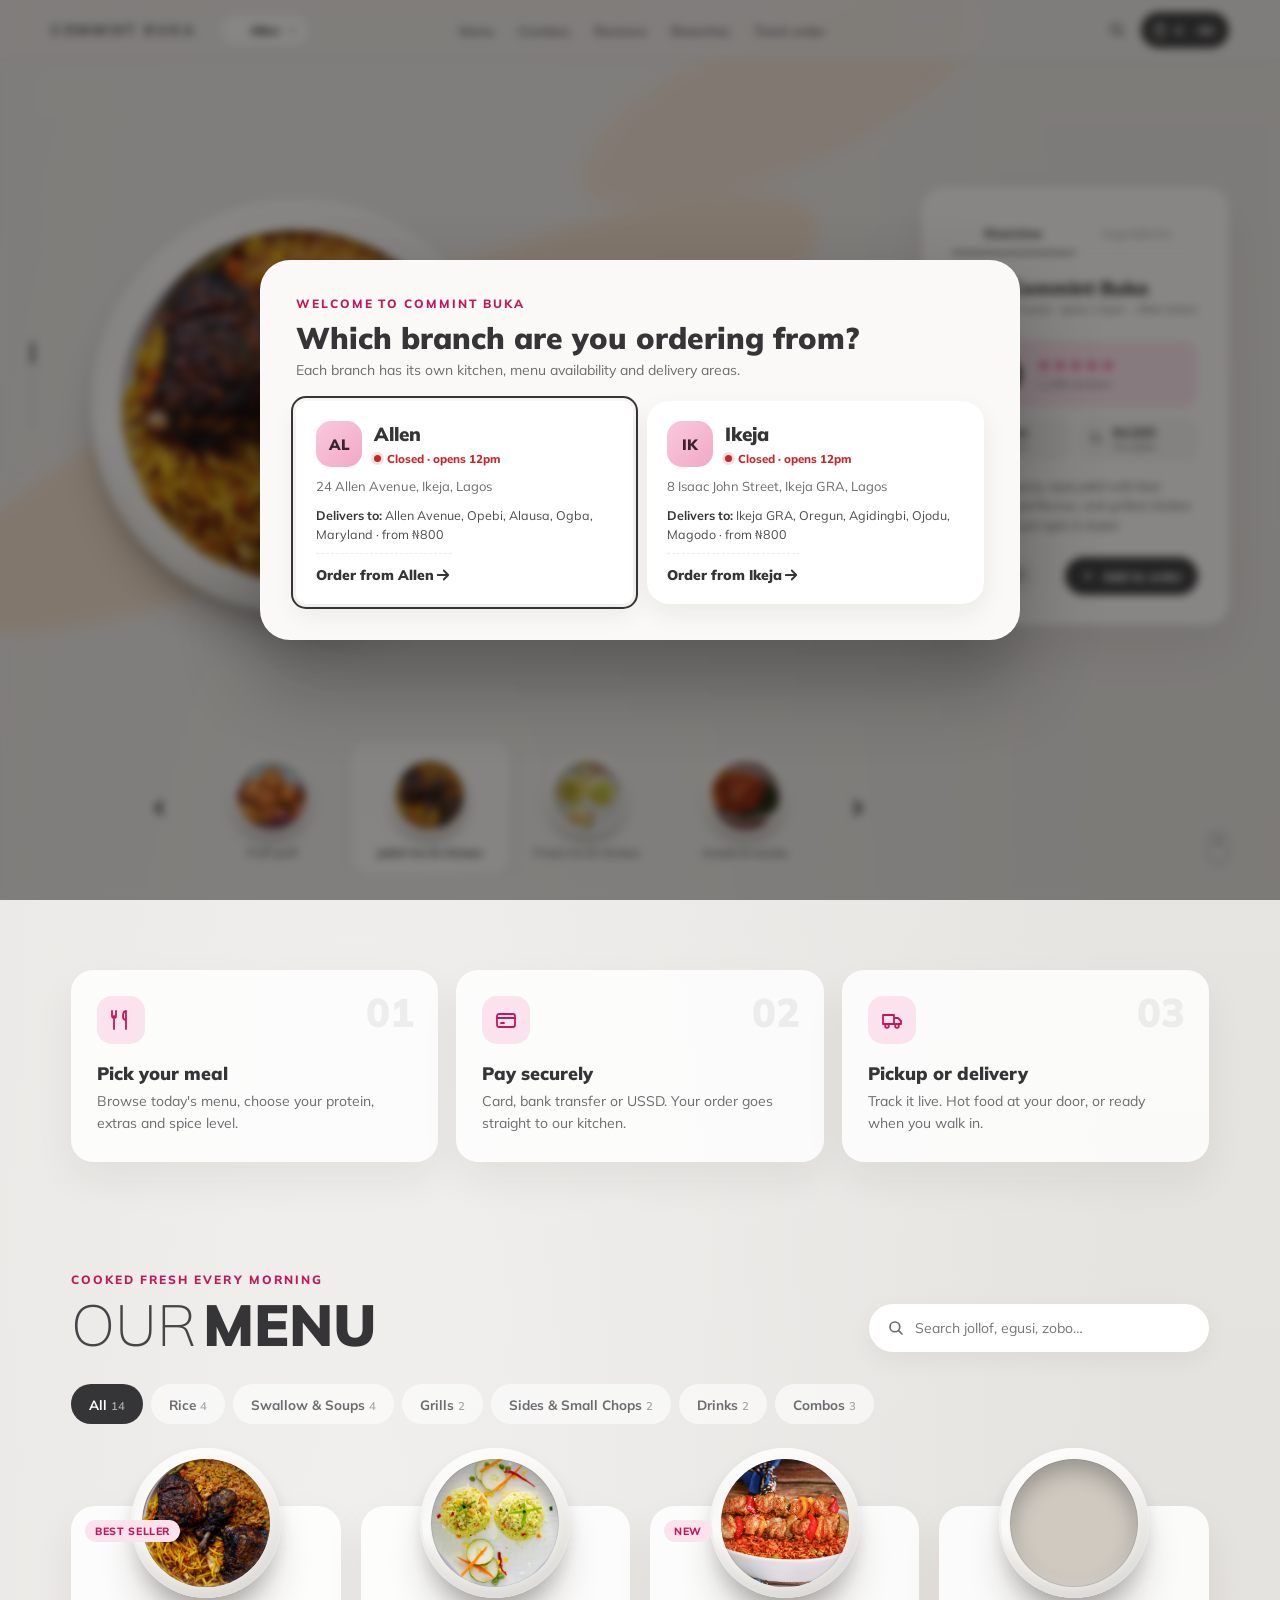
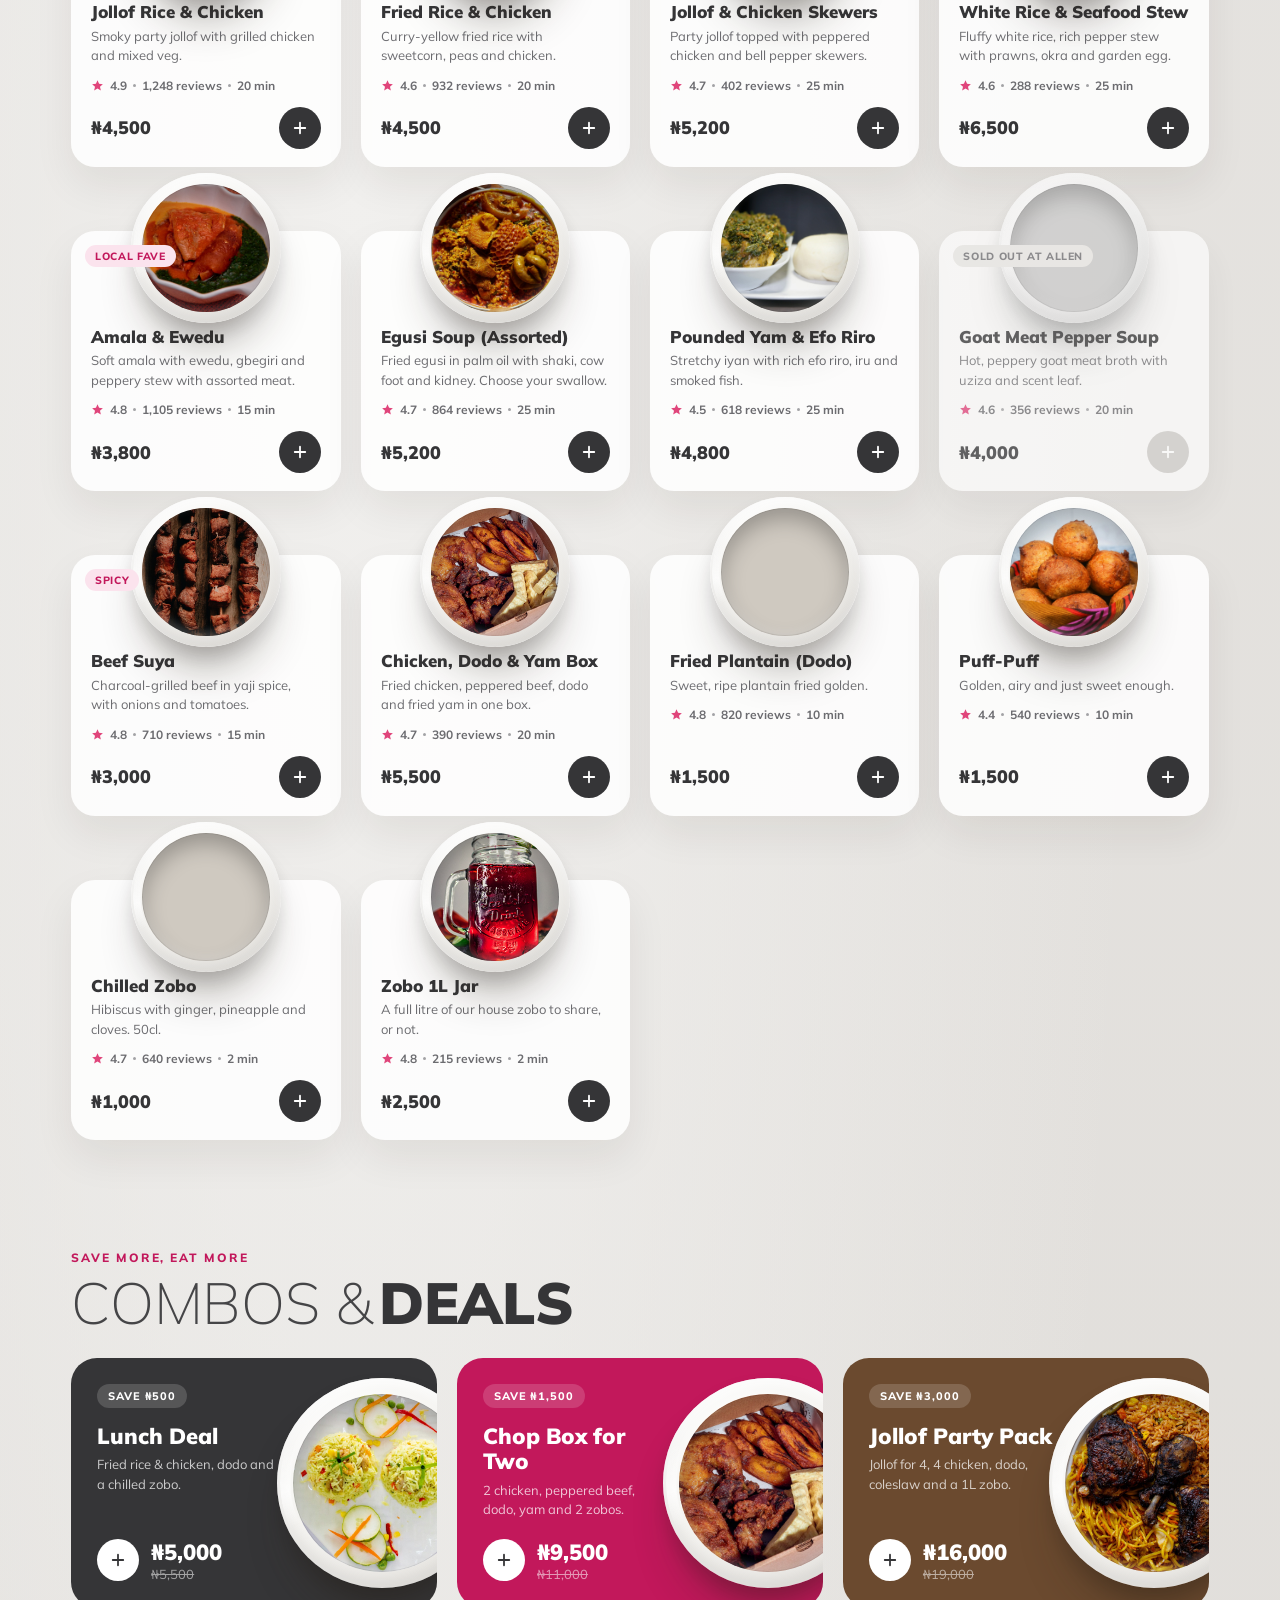
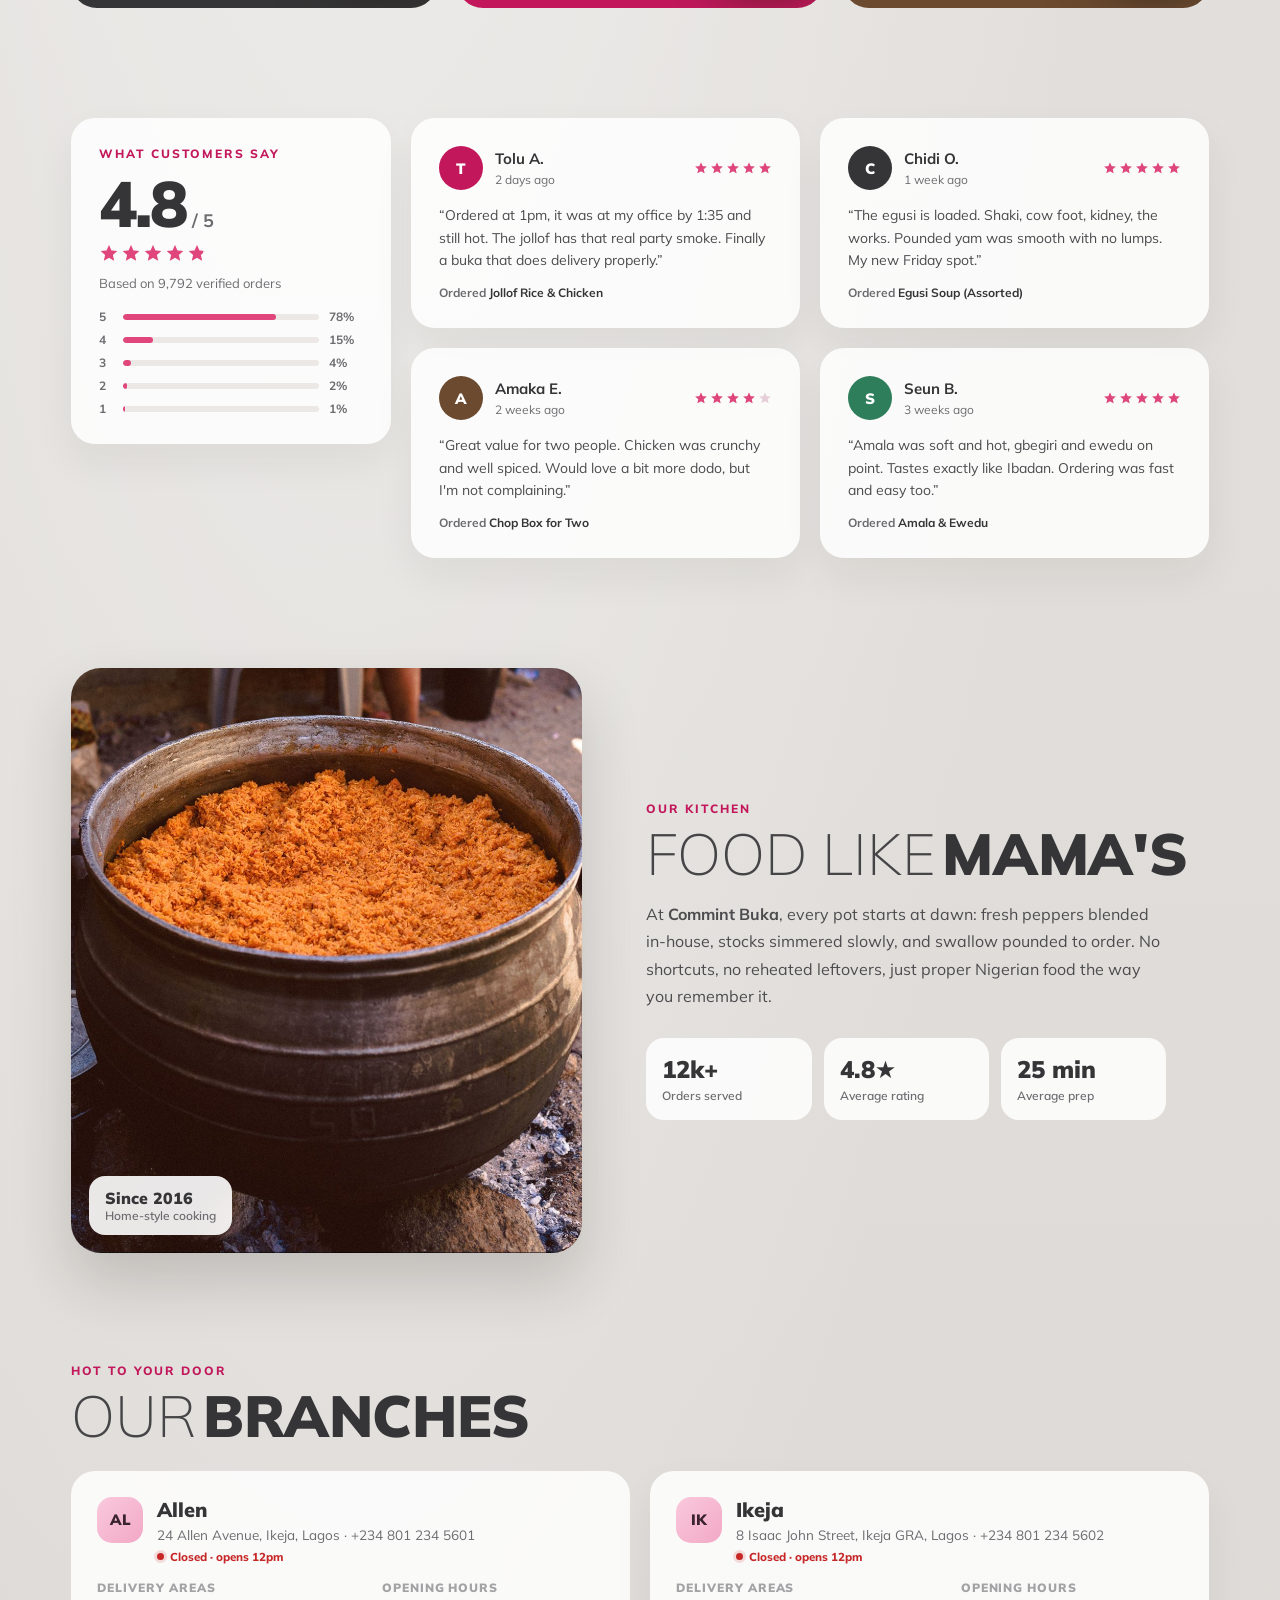
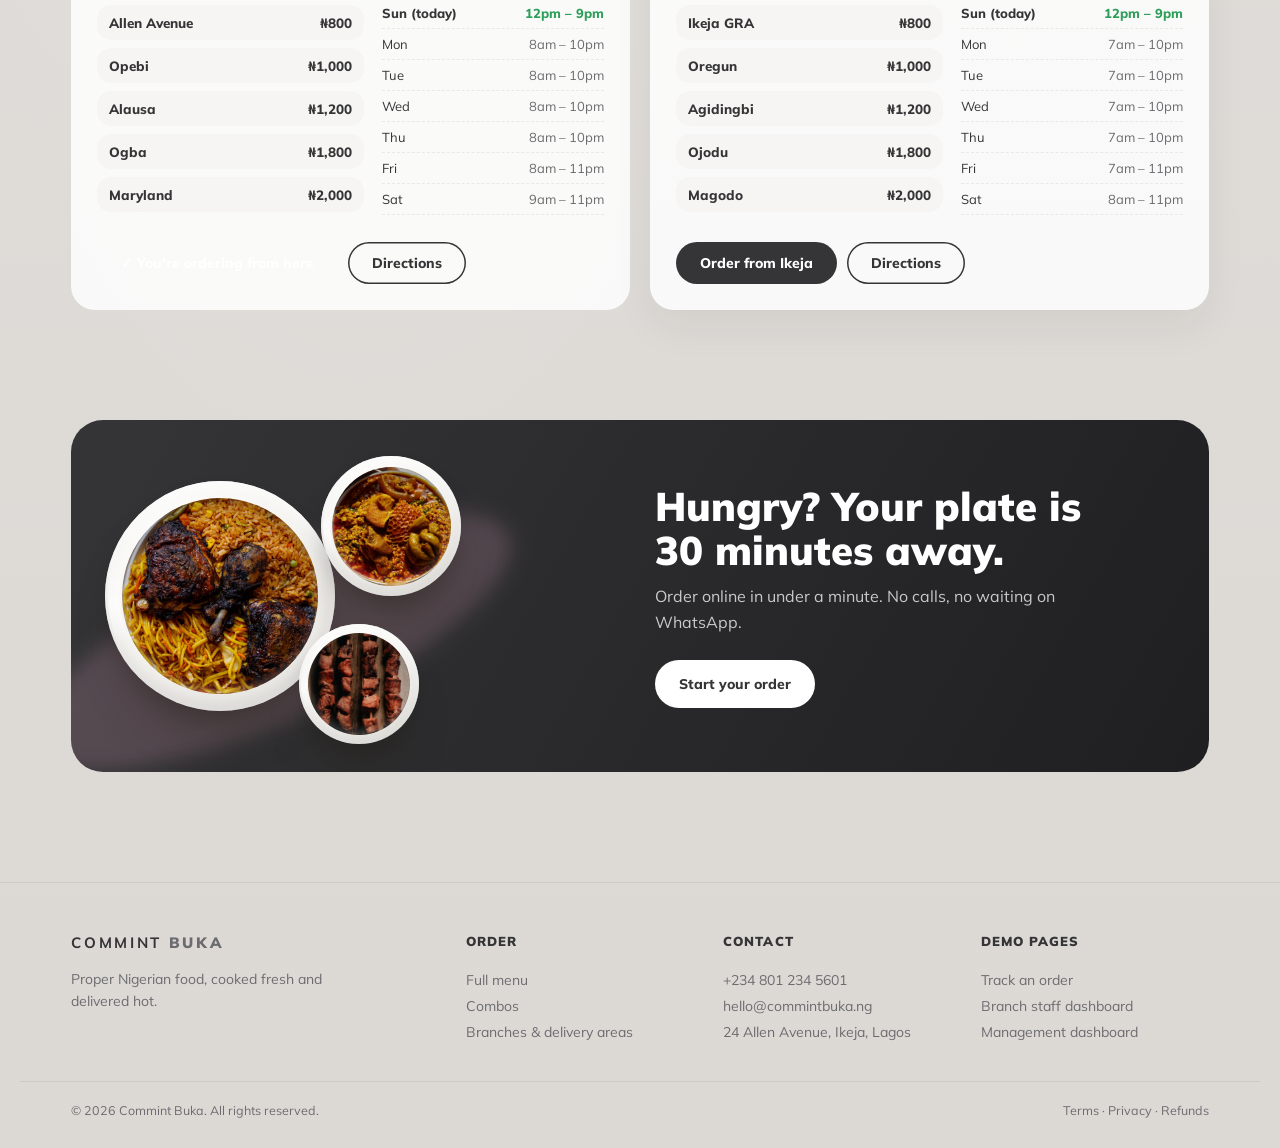
==== commit 2ef82316: "Add files via upload" ====
--- a/index.html
+++ b/index.html
@@ -719,9 +719,108 @@
     *{transition-duration:.01ms!important;animation-duration:.01ms!important;animation-iteration-count:1!important}
     html{scroll-behavior:auto}
   }
+
+  /* =====================================================
+     PRELOADER
+     ===================================================== */
+  html.is-loading,html.is-loading body{overflow:hidden}
+  .preloader{
+    position:fixed;inset:0;z-index:200;display:grid;place-items:center;overflow:hidden;
+    background:radial-gradient(ellipse at 30% 30%,#f1f0ee 0%,transparent 60%),linear-gradient(180deg,#e8e6e3 0%,#dcd9d5 100%);
+    transition:transform .9s cubic-bezier(.76,0,.24,1),border-radius .9s cubic-bezier(.76,0,.24,1);
+    will-change:transform;
+  }
+  .preloader::before{content:"";position:absolute;width:120vw;height:30vh;left:-10vw;top:38vh;border-radius:50%;background:var(--peach);filter:blur(12px);transform:rotate(-24deg)}
+  .pl-center{position:relative;display:flex;flex-direction:column;align-items:center;text-align:center;transition:opacity .35s ease,transform .5s cubic-bezier(.5,0,.75,0)}
+  .pl-stage{position:relative;width:clamp(150px,22vmin,200px);aspect-ratio:1;margin-bottom:26px}
+  .pl-ring{position:absolute;inset:-14px;width:calc(100% + 28px);height:calc(100% + 28px);transform:rotate(-90deg)}
+  .pl-ring circle{fill:none;stroke-width:2.5}
+  .pl-track{stroke:rgba(0,0,0,.08)}
+  .pl-bar{stroke:var(--ink);stroke-linecap:round;stroke-dasharray:352;stroke-dashoffset:352;transition:stroke-dashoffset .25s linear}
+  .pl-plate{
+    position:absolute;inset:0;border-radius:50%;
+    background:radial-gradient(circle at 36% 30%,#fff 0%,#f5f4f1 50%,#dedbd6 100%);
+    box-shadow:0 26px 36px -16px rgba(40,30,20,.45),0 8px 14px rgba(0,0,0,.08),inset 0 -6px 12px rgba(0,0,0,.06);
+    animation:plSpin 2.6s linear infinite;
+  }
+  .pl-food{position:absolute;inset:8%;border-radius:50%;background:#cfc9c0 url("images/jollof.jpg") center/cover;box-shadow:inset 0 8px 18px rgba(0,0,0,.28)}
+  @keyframes plSpin{to{transform:rotate(360deg)}}
+  .pl-steam{position:absolute;left:50%;bottom:calc(100% + 10px);width:60px;height:60px;transform:translateX(-50%);pointer-events:none}
+  .pl-steam path{fill:none;stroke:rgba(53,53,55,.28);stroke-width:2.4;stroke-linecap:round;stroke-dasharray:60;stroke-dashoffset:60;animation:plSteam 2.4s ease-in-out infinite}
+  .pl-steam path:nth-child(2){animation-delay:.5s}
+  .pl-steam path:nth-child(3){animation-delay:1s}
+  @keyframes plSteam{0%{stroke-dashoffset:60;opacity:0;transform:translateY(8px)}35%{opacity:1}100%{stroke-dashoffset:-60;opacity:0;transform:translateY(-10px)}}
+  .pl-brand{font-weight:900;font-size:clamp(15px,2vw,18px);letter-spacing:.24em;color:var(--ink-soft)}
+  .pl-brand b{color:var(--ink)}
+  .pl-msg{margin-top:8px;font-size:13.5px;font-weight:700;color:var(--ink-soft);min-height:1.4em;transition:opacity .25s}
+  .pl-pct{margin-top:14px;font-size:12px;font-weight:900;letter-spacing:.12em;color:var(--ink);font-variant-numeric:tabular-nums}
+  .preloader.done{transform:translateY(-100%);border-radius:0 0 50% 50% / 0 0 14vh 14vh}
+  .preloader.done .pl-center{opacity:0;transform:translateY(-40px) scale(.92)}
+  @media (prefers-reduced-motion:reduce){
+    .pl-plate,.pl-steam path{animation:none}
+    .preloader{transition:opacity .3s}
+    .preloader.done{transform:none;opacity:0}
+  }
 </style>
 </head>
 <body>
+<!-- ============ Preloader ============ -->
+<div class="preloader" id="preloader" role="status" aria-live="polite" aria-label="Loading Commint Buka">
+  <div class="pl-center">
+    <div class="pl-stage">
+      <svg class="pl-steam" viewBox="0 0 70 70" aria-hidden="true"><path d="M22 62c-6-9 6-14 0-24s6-15 0-24"/><path d="M35 62c-6-9 6-14 0-24s6-15 0-24"/><path d="M48 62c-6-9 6-14 0-24s6-15 0-24"/></svg>
+      <svg class="pl-ring" viewBox="0 0 120 120" aria-hidden="true"><circle class="pl-track" cx="60" cy="60" r="56"/><circle class="pl-bar" id="plBar" cx="60" cy="60" r="56"/></svg>
+      <div class="pl-plate"><div class="pl-food"></div></div>
+    </div>
+    <div class="pl-brand"><b>COMMINT</b> BUKA</div>
+    <p class="pl-msg" id="plMsg">Warming up the pots…</p>
+    <span class="pl-pct" id="plPct">0%</span>
+  </div>
+</div>
+<script>
+/* Preloader: progress follows the real loading of the hero photos + fonts. */
+(function(){
+  var root = document.documentElement; root.classList.add("is-loading");
+  var el = document.getElementById("preloader"), bar = document.getElementById("plBar"),
+      pct = document.getElementById("plPct"), msg = document.getElementById("plMsg");
+  var IMGS = ["images/jollof.jpg","images/friedrice.jpg","images/amala.jpg","images/egusi.jpg","images/poundedyam.jpg","images/puffpuff.jpg"];
+  var total = IMGS.length + 2, done = 0, shown = 0, finished = false, t0 = Date.now();
+  var again = false; try { again = sessionStorage.getItem("cb.loaded") === "1"; } catch(e) {}
+  var MIN = again ? 450 : 1500;                      // short on repeat visits, never a flash
+  var MSGS = [[0,"Warming up the pots…"],[35,"Plating the jollof…"],[70,"Pouring the zobo…"],[100,"Food is ready!"]];
+  function tick(){ done++; }
+  IMGS.forEach(function(src){ var i = new Image(); i.onload = i.onerror = tick; i.src = src; });
+  (document.fonts && document.fonts.ready ? document.fonts.ready : Promise.resolve()).then(tick, tick);
+  if(document.readyState === "complete") tick(); else addEventListener("load", tick, { once:true });
+
+  function frame(){
+    var elapsed = Date.now() - t0;
+    var target = Math.min(done / total, elapsed / MIN) * 100;   // never faster than MIN
+    shown += (target - shown) * 0.12 + (target > shown ? 0.4 : 0);
+    if(shown > target) shown = target;
+    var p = Math.round(shown);
+    bar.style.strokeDashoffset = 352 - 352 * p / 100;
+    pct.textContent = p + "%";
+    for(var i = MSGS.length - 1; i >= 0; i--) if(p >= MSGS[i][0]){ if(msg.textContent !== MSGS[i][1]) msg.textContent = MSGS[i][1]; break; }
+    if(p >= 100) return finish();
+    if(elapsed > 7000) return finish();                        // slow network: don't trap the visitor
+    requestAnimationFrame(frame);
+  }
+  function finish(){
+    if(finished) return; finished = true;
+    bar.style.strokeDashoffset = 0; pct.textContent = "100%";
+    try { sessionStorage.setItem("cb.loaded", "1"); } catch(e) {}
+    setTimeout(function(){
+      el.classList.add("done");
+      root.classList.remove("is-loading");
+      window.__preloaded = true;
+      dispatchEvent(new Event("preloader:done"));          // hero starts its clockwise swing now
+      setTimeout(function(){ el.remove(); }, 950);
+    }, 280);
+  }
+  requestAnimationFrame(frame);
+})();
+</script>
 <!-- ============ Site header (always visible) ============ -->
 <header class="navbar" id="navbar">
   <div class="wrap navbar-in">
@@ -1562,7 +1661,6 @@
 });
 
 applyBranchInfo();
-if(!Store.chosenBranch()) openPicker(true);
 
 renderMenu();
 renderCart(false);
@@ -1575,10 +1673,14 @@
 /* ---------- Init: first plate swings in clockwise ---------- */
 renderInfo();
 buildTrack();
-plateWrap.innerHTML = plateHTML(dishes[current], true);
-plateIn(plateWrap.firstElementChild, 1);
-textIn(1);
-restartAuto();
+function startHero(){
+  plateWrap.innerHTML = plateHTML(dishes[current], true);
+  plateIn(plateWrap.firstElementChild, 1);
+  textIn(1);
+  restartAuto();
+  if(!Store.chosenBranch()) setTimeout(() => openPicker(true), reduce ? 0 : 700);
+}
+if(window.__preloaded) startHero(); else addEventListener("preloader:done", startHero, { once:true });
 </script>
 </body>
 </html>
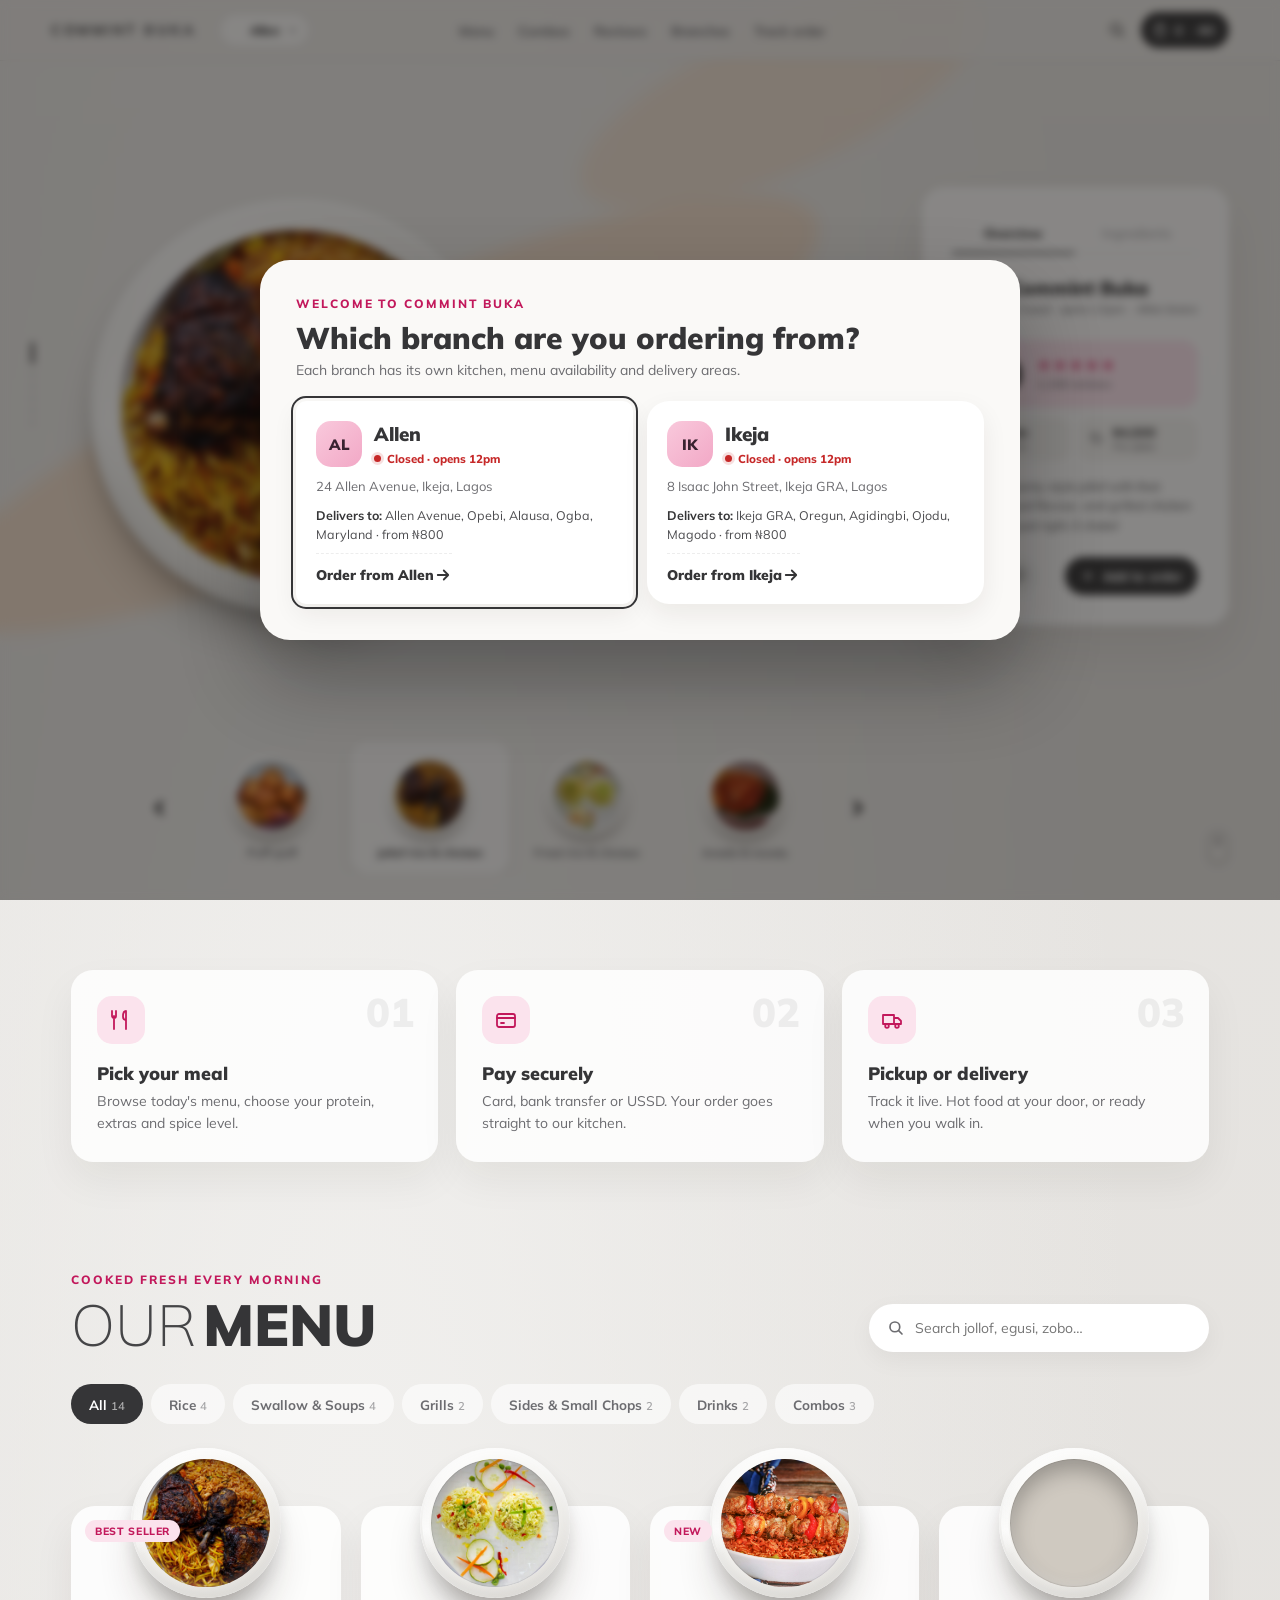
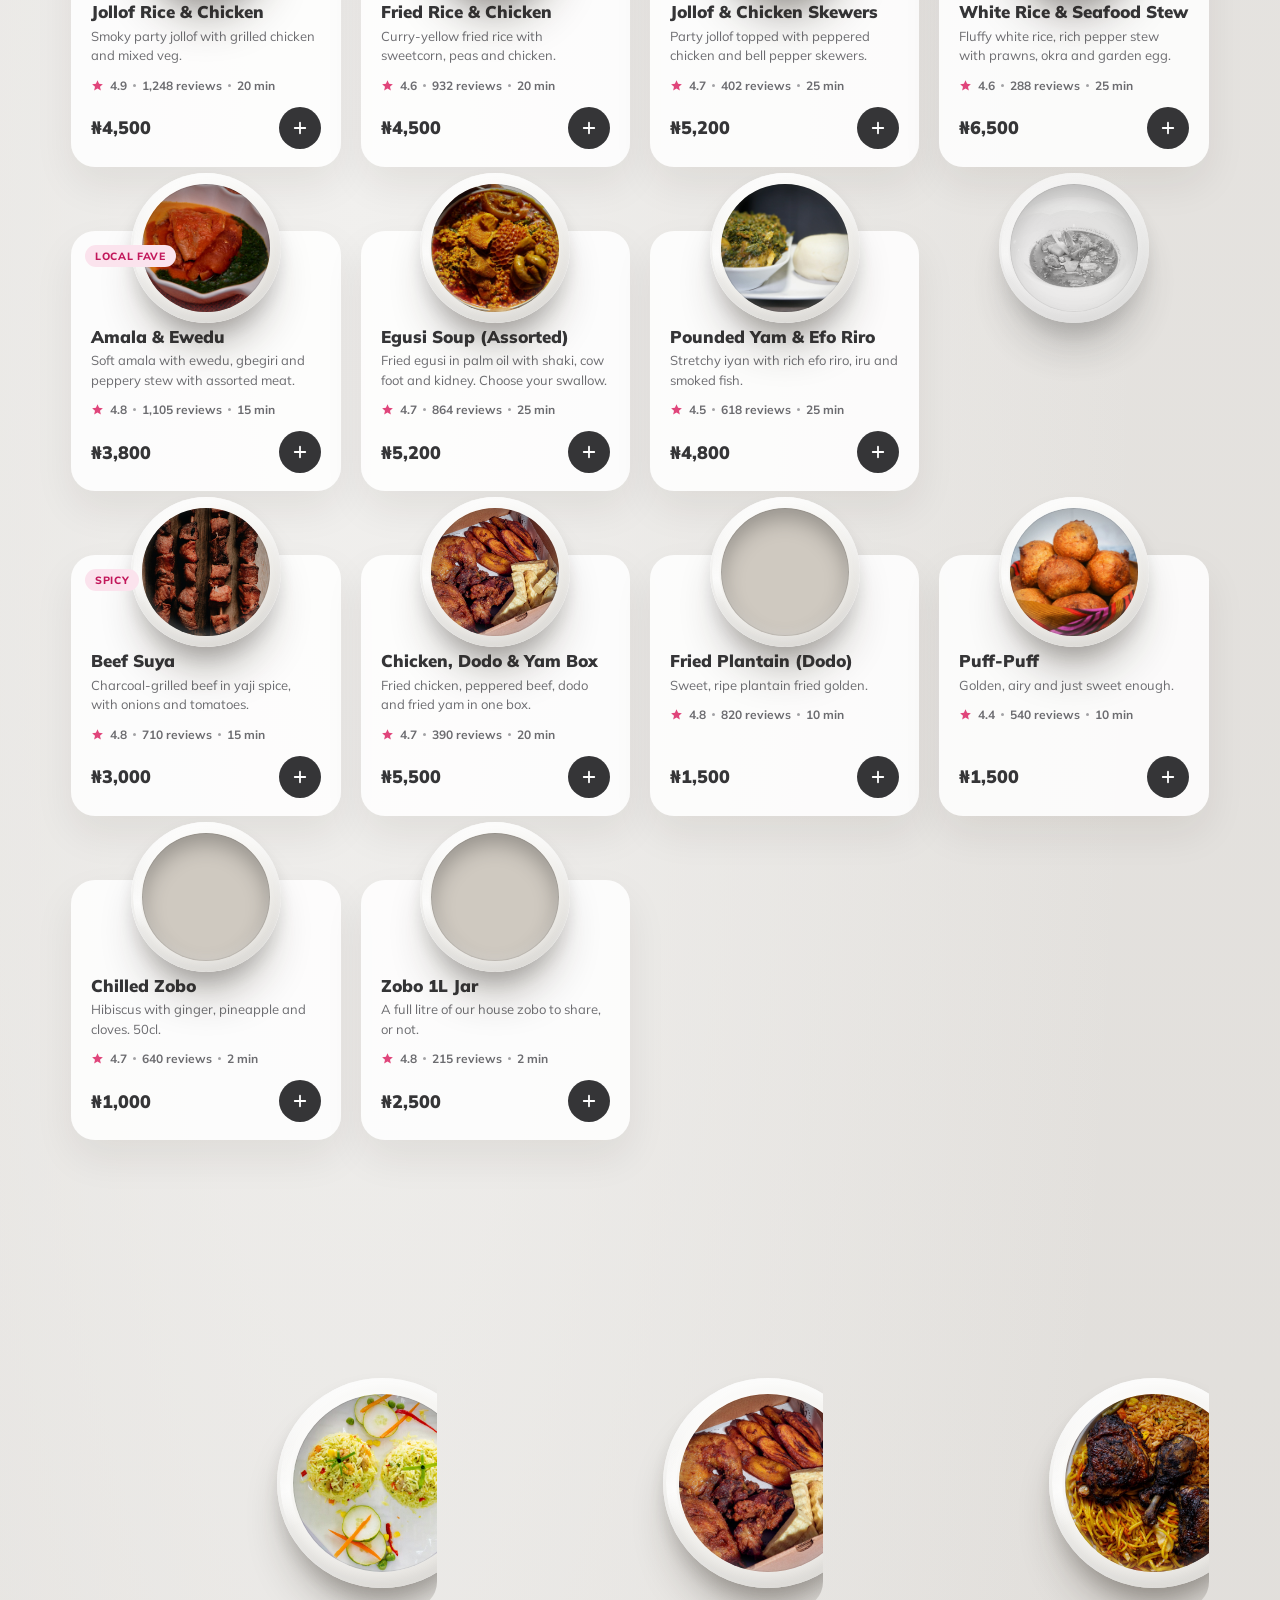
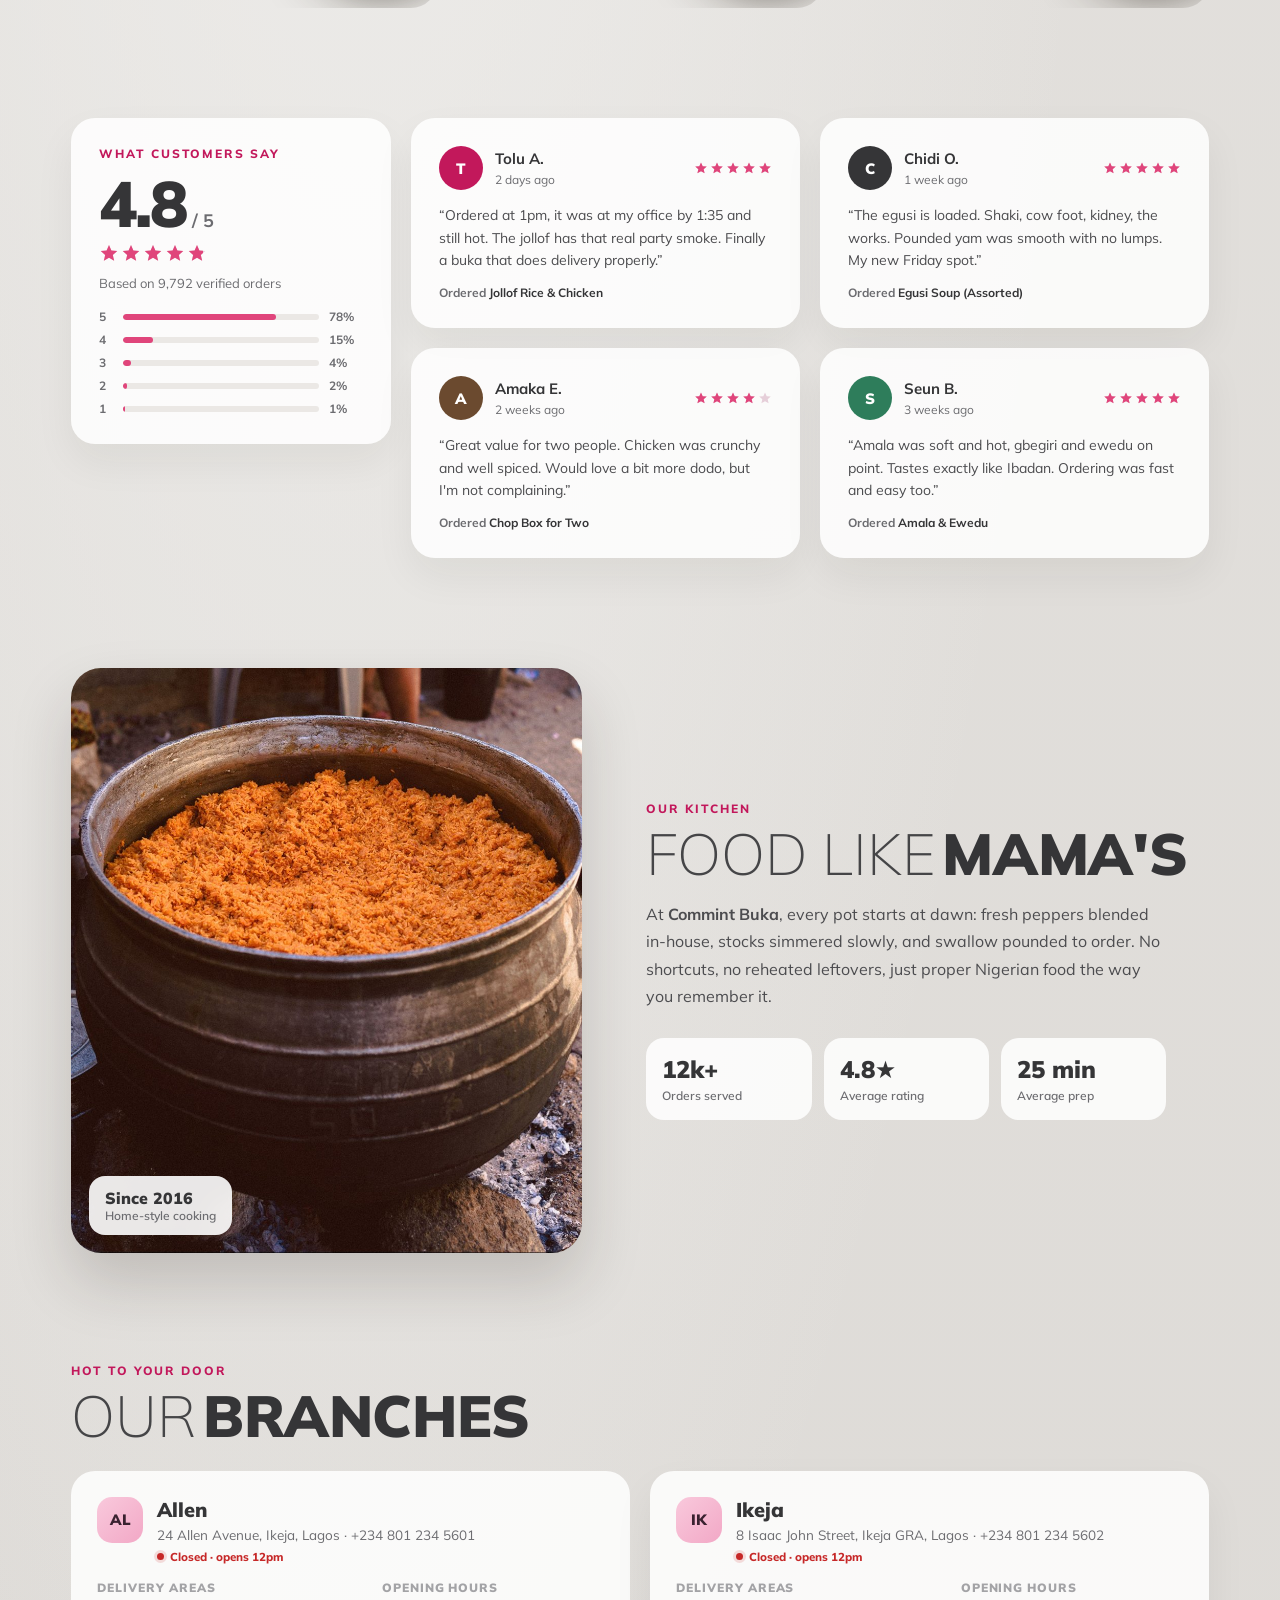
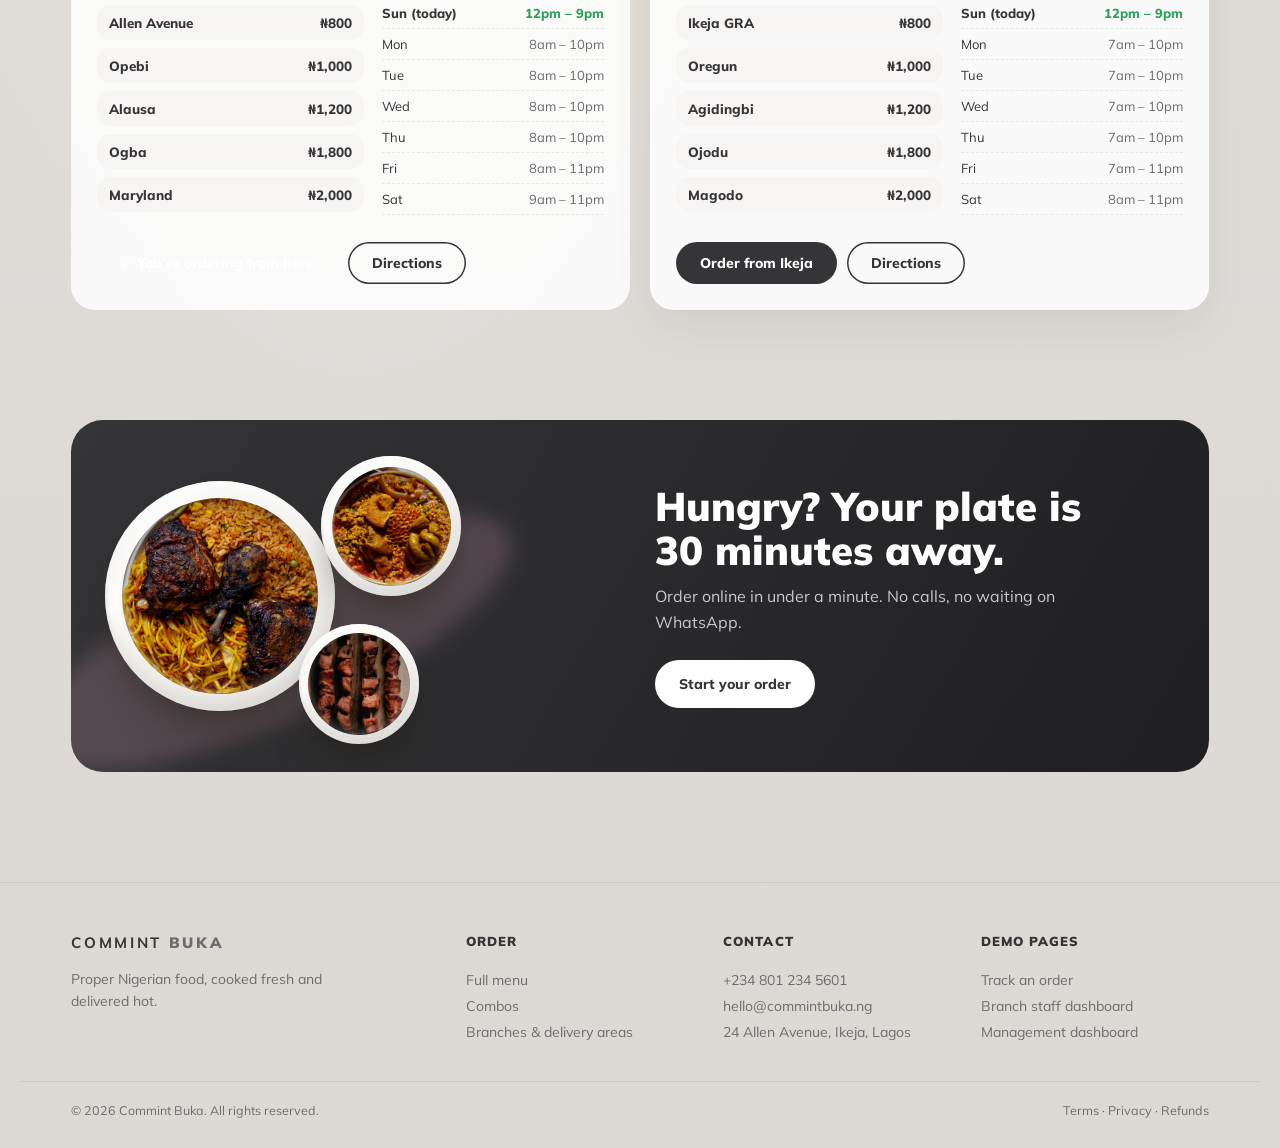
==== commit 6a98ba98: "Add files via upload" ====
--- a/index.html
+++ b/index.html
@@ -732,20 +732,21 @@
   }
   .preloader::before{content:"";position:absolute;width:120vw;height:30vh;left:-10vw;top:38vh;border-radius:50%;background:var(--peach);filter:blur(12px);transform:rotate(-24deg)}
   .pl-center{position:relative;display:flex;flex-direction:column;align-items:center;text-align:center;transition:opacity .35s ease,transform .5s cubic-bezier(.5,0,.75,0)}
-  .pl-stage{position:relative;width:clamp(150px,22vmin,200px);aspect-ratio:1;margin-bottom:26px}
-  .pl-ring{position:absolute;inset:-14px;width:calc(100% + 28px);height:calc(100% + 28px);transform:rotate(-90deg)}
+  .pl-stage{position:relative;width:clamp(110px,15vmin,136px);aspect-ratio:1;margin:56px 0 52px}
+  .pl-ring{position:absolute;inset:-34px;width:calc(100% + 68px);height:calc(100% + 68px);transform:rotate(-90deg)}
   .pl-ring circle{fill:none;stroke-width:2.5}
   .pl-track{stroke:rgba(0,0,0,.08)}
   .pl-bar{stroke:var(--ink);stroke-linecap:round;stroke-dasharray:352;stroke-dashoffset:352;transition:stroke-dashoffset .25s linear}
-  .pl-plate{
-    position:absolute;inset:0;border-radius:50%;
-    background:radial-gradient(circle at 36% 30%,#fff 0%,#f5f4f1 50%,#dedbd6 100%);
-    box-shadow:0 26px 36px -16px rgba(40,30,20,.45),0 8px 14px rgba(0,0,0,.08),inset 0 -6px 12px rgba(0,0,0,.06);
-    animation:plSpin 2.6s linear infinite;
-  }
-  .pl-food{position:absolute;inset:8%;border-radius:50%;background:#cfc9c0 url("images/jollof.jpg") center/cover;box-shadow:inset 0 8px 18px rgba(0,0,0,.28)}
-  @keyframes plSpin{to{transform:rotate(360deg)}}
-  .pl-steam{position:absolute;left:50%;bottom:calc(100% + 10px);width:60px;height:60px;transform:translateX(-50%);pointer-events:none}
+  .pl-logo{
+    position:absolute;inset:0;border-radius:30%;display:grid;place-items:center;overflow:hidden;
+    background:linear-gradient(135deg,#f9c9dc 0%,#f6b9d3 55%,#f2a8c6 100%);
+    box-shadow:0 26px 40px -18px rgba(194,24,91,.45),0 8px 16px rgba(0,0,0,.06),inset 0 -6px 0 rgba(0,0,0,.05),inset 0 2px 0 rgba(255,255,255,.6);
+    animation:plBreathe 2.4s ease-in-out infinite;
+  }
+  .pl-mono{grid-area:1/1;font-weight:900;font-size:clamp(54px,8.5vmin,76px);letter-spacing:-.02em;line-height:1;color:rgba(58,34,48,.18)}
+  .pl-fill{color:#3a2230;clip-path:inset(100% 0 0 0);transition:clip-path .25s linear}
+  @keyframes plBreathe{50%{transform:scale(1.04) rotate(-2deg)}}
+  .pl-steam{position:absolute;left:50%;bottom:calc(100% + 34px);width:60px;height:60px;transform:translateX(-50%);pointer-events:none}
   .pl-steam path{fill:none;stroke:rgba(53,53,55,.28);stroke-width:2.4;stroke-linecap:round;stroke-dasharray:60;stroke-dashoffset:60;animation:plSteam 2.4s ease-in-out infinite}
   .pl-steam path:nth-child(2){animation-delay:.5s}
   .pl-steam path:nth-child(3){animation-delay:1s}
@@ -757,7 +758,7 @@
   .preloader.done{transform:translateY(-100%);border-radius:0 0 50% 50% / 0 0 14vh 14vh}
   .preloader.done .pl-center{opacity:0;transform:translateY(-40px) scale(.92)}
   @media (prefers-reduced-motion:reduce){
-    .pl-plate,.pl-steam path{animation:none}
+    .pl-logo,.pl-steam path{animation:none}
     .preloader{transition:opacity .3s}
     .preloader.done{transform:none;opacity:0}
   }
@@ -770,7 +771,7 @@
     <div class="pl-stage">
       <svg class="pl-steam" viewBox="0 0 70 70" aria-hidden="true"><path d="M22 62c-6-9 6-14 0-24s6-15 0-24"/><path d="M35 62c-6-9 6-14 0-24s6-15 0-24"/><path d="M48 62c-6-9 6-14 0-24s6-15 0-24"/></svg>
       <svg class="pl-ring" viewBox="0 0 120 120" aria-hidden="true"><circle class="pl-track" cx="60" cy="60" r="56"/><circle class="pl-bar" id="plBar" cx="60" cy="60" r="56"/></svg>
-      <div class="pl-plate"><div class="pl-food"></div></div>
+      <div class="pl-logo" aria-hidden="true"><span class="pl-mono">CB</span><span class="pl-mono pl-fill" id="plFill">CB</span></div>
     </div>
     <div class="pl-brand"><b>COMMINT</b> BUKA</div>
     <p class="pl-msg" id="plMsg">Warming up the pots…</p>
@@ -781,13 +782,13 @@
 /* Preloader: progress follows the real loading of the hero photos + fonts. */
 (function(){
   var root = document.documentElement; root.classList.add("is-loading");
-  var el = document.getElementById("preloader"), bar = document.getElementById("plBar"),
+  var el = document.getElementById("preloader"), bar = document.getElementById("plBar"), fill = document.getElementById("plFill"),
       pct = document.getElementById("plPct"), msg = document.getElementById("plMsg");
   var IMGS = ["images/jollof.jpg","images/friedrice.jpg","images/amala.jpg","images/egusi.jpg","images/poundedyam.jpg","images/puffpuff.jpg"];
   var total = IMGS.length + 2, done = 0, shown = 0, finished = false, t0 = Date.now();
   var again = false; try { again = sessionStorage.getItem("cb.loaded") === "1"; } catch(e) {}
   var MIN = again ? 450 : 1500;                      // short on repeat visits, never a flash
-  var MSGS = [[0,"Warming up the pots…"],[35,"Plating the jollof…"],[70,"Pouring the zobo…"],[100,"Food is ready!"]];
+  var MSGS = [[0,"Warming up the pots…"],[35,"Setting the table…"],[70,"Almost ready…"],[100,"Welcome to the buka!"]];
   function tick(){ done++; }
   IMGS.forEach(function(src){ var i = new Image(); i.onload = i.onerror = tick; i.src = src; });
   (document.fonts && document.fonts.ready ? document.fonts.ready : Promise.resolve()).then(tick, tick);
@@ -801,6 +802,7 @@
     var p = Math.round(shown);
     bar.style.strokeDashoffset = 352 - 352 * p / 100;
     pct.textContent = p + "%";
+    fill.style.clipPath = "inset(" + (100 - p) + "% 0 0 0)";
     for(var i = MSGS.length - 1; i >= 0; i--) if(p >= MSGS[i][0]){ if(msg.textContent !== MSGS[i][1]) msg.textContent = MSGS[i][1]; break; }
     if(p >= 100) return finish();
     if(elapsed > 7000) return finish();                        // slow network: don't trap the visitor
@@ -808,7 +810,7 @@
   }
   function finish(){
     if(finished) return; finished = true;
-    bar.style.strokeDashoffset = 0; pct.textContent = "100%";
+    bar.style.strokeDashoffset = 0; pct.textContent = "100%"; fill.style.clipPath = "inset(0 0 0 0)";
     try { sessionStorage.setItem("cb.loaded", "1"); } catch(e) {}
     setTimeout(function(){
       el.classList.add("done");
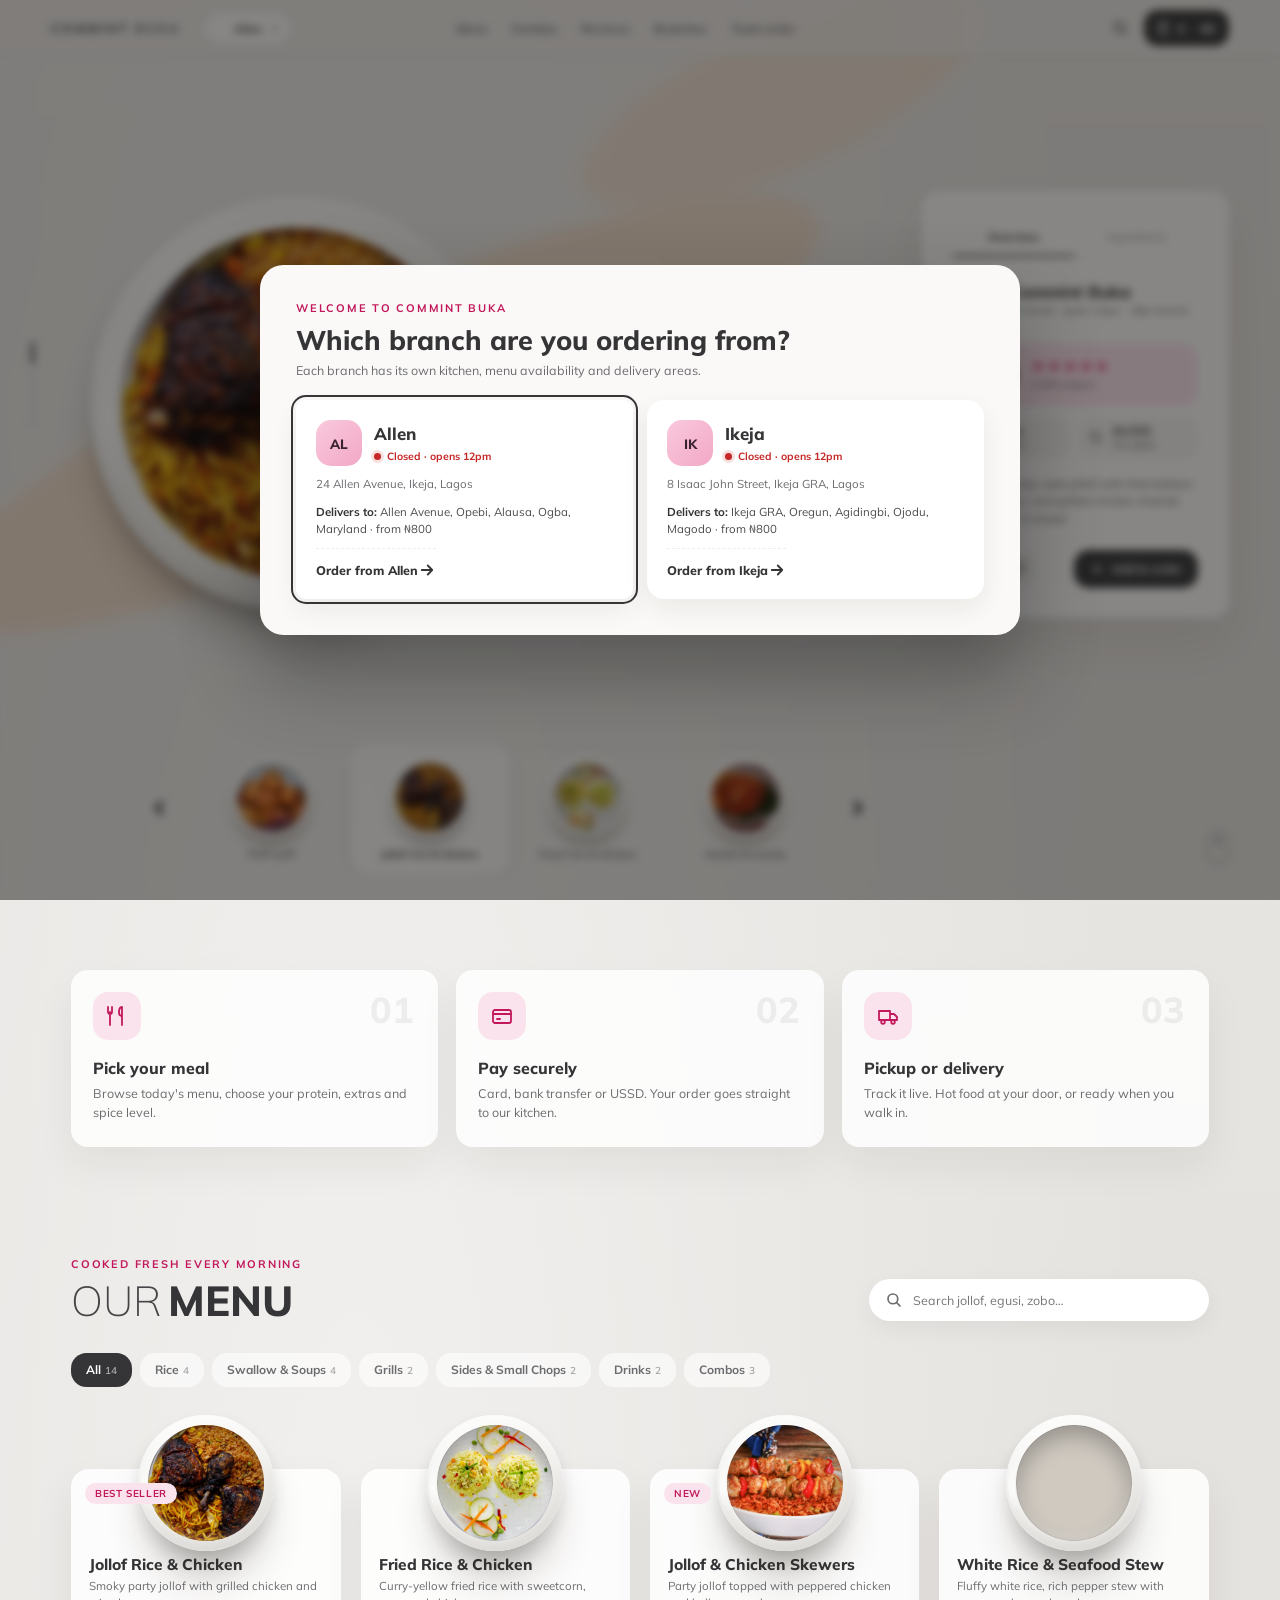
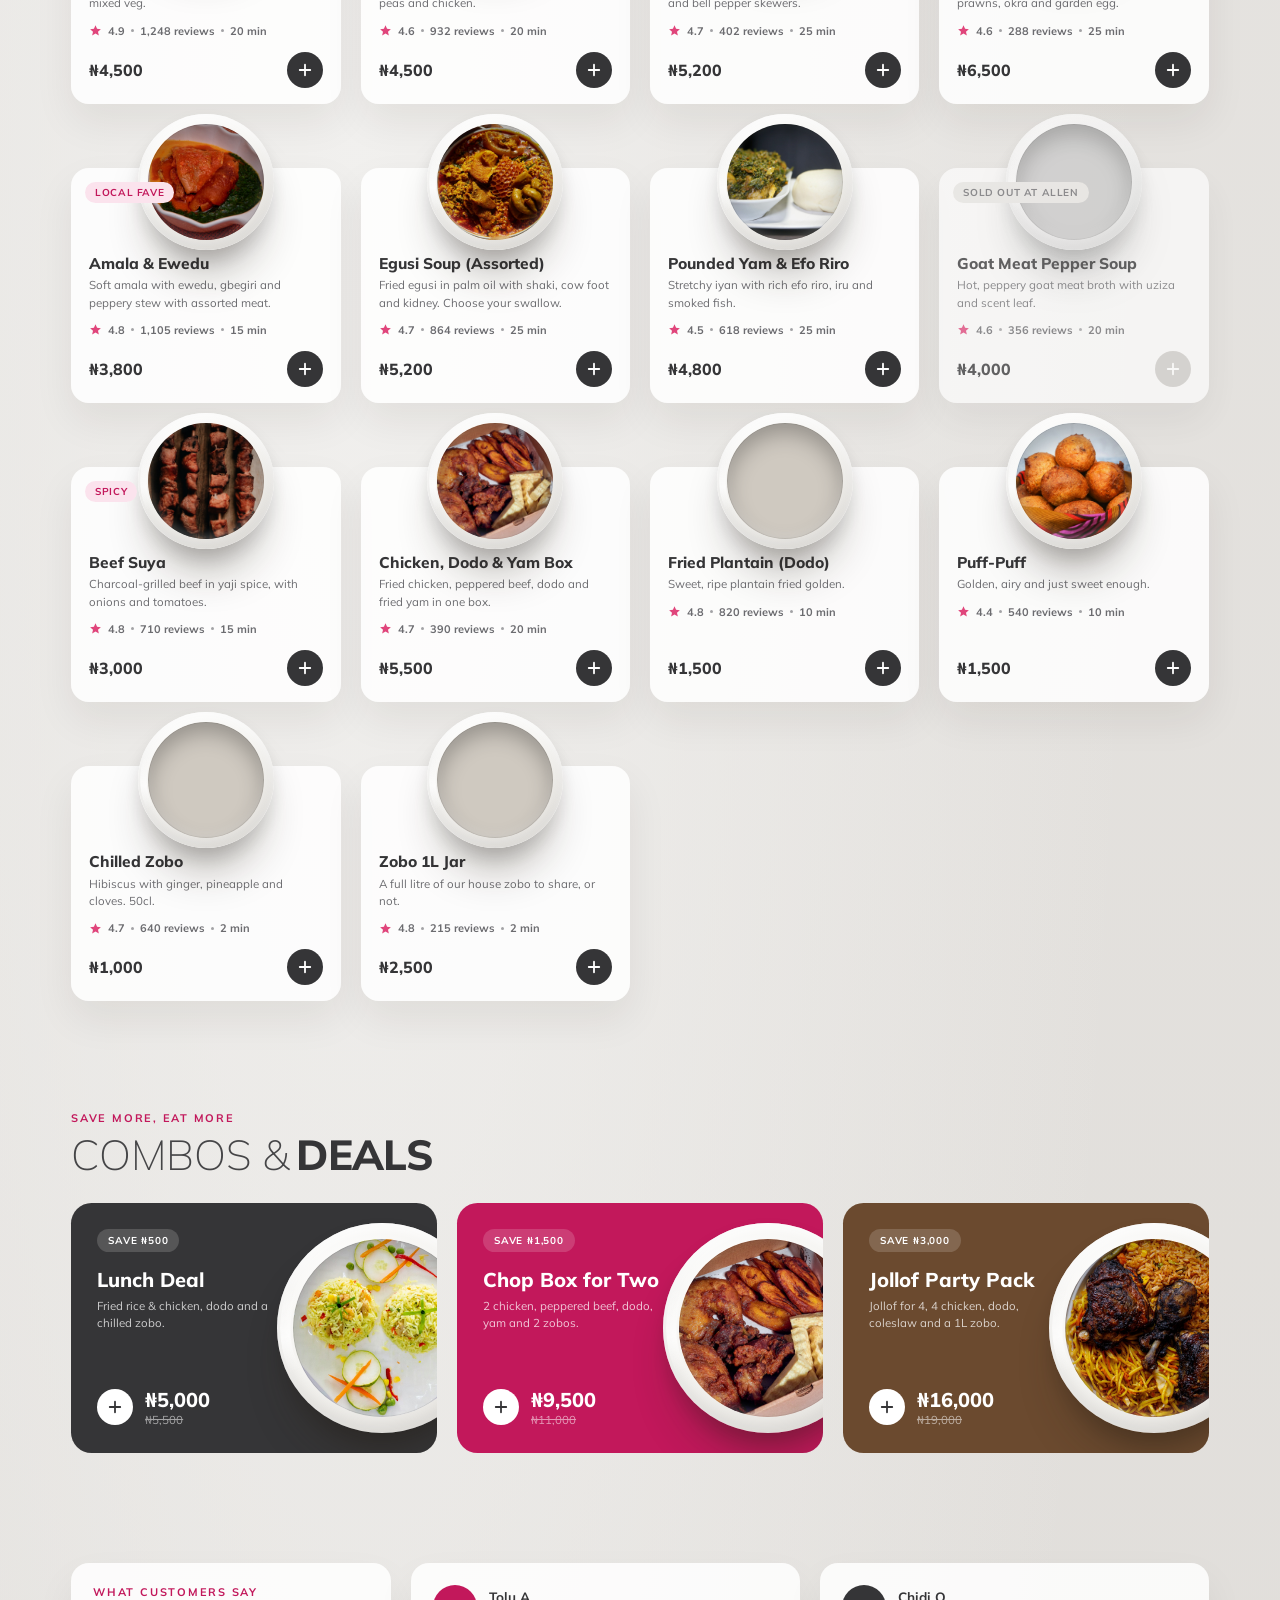
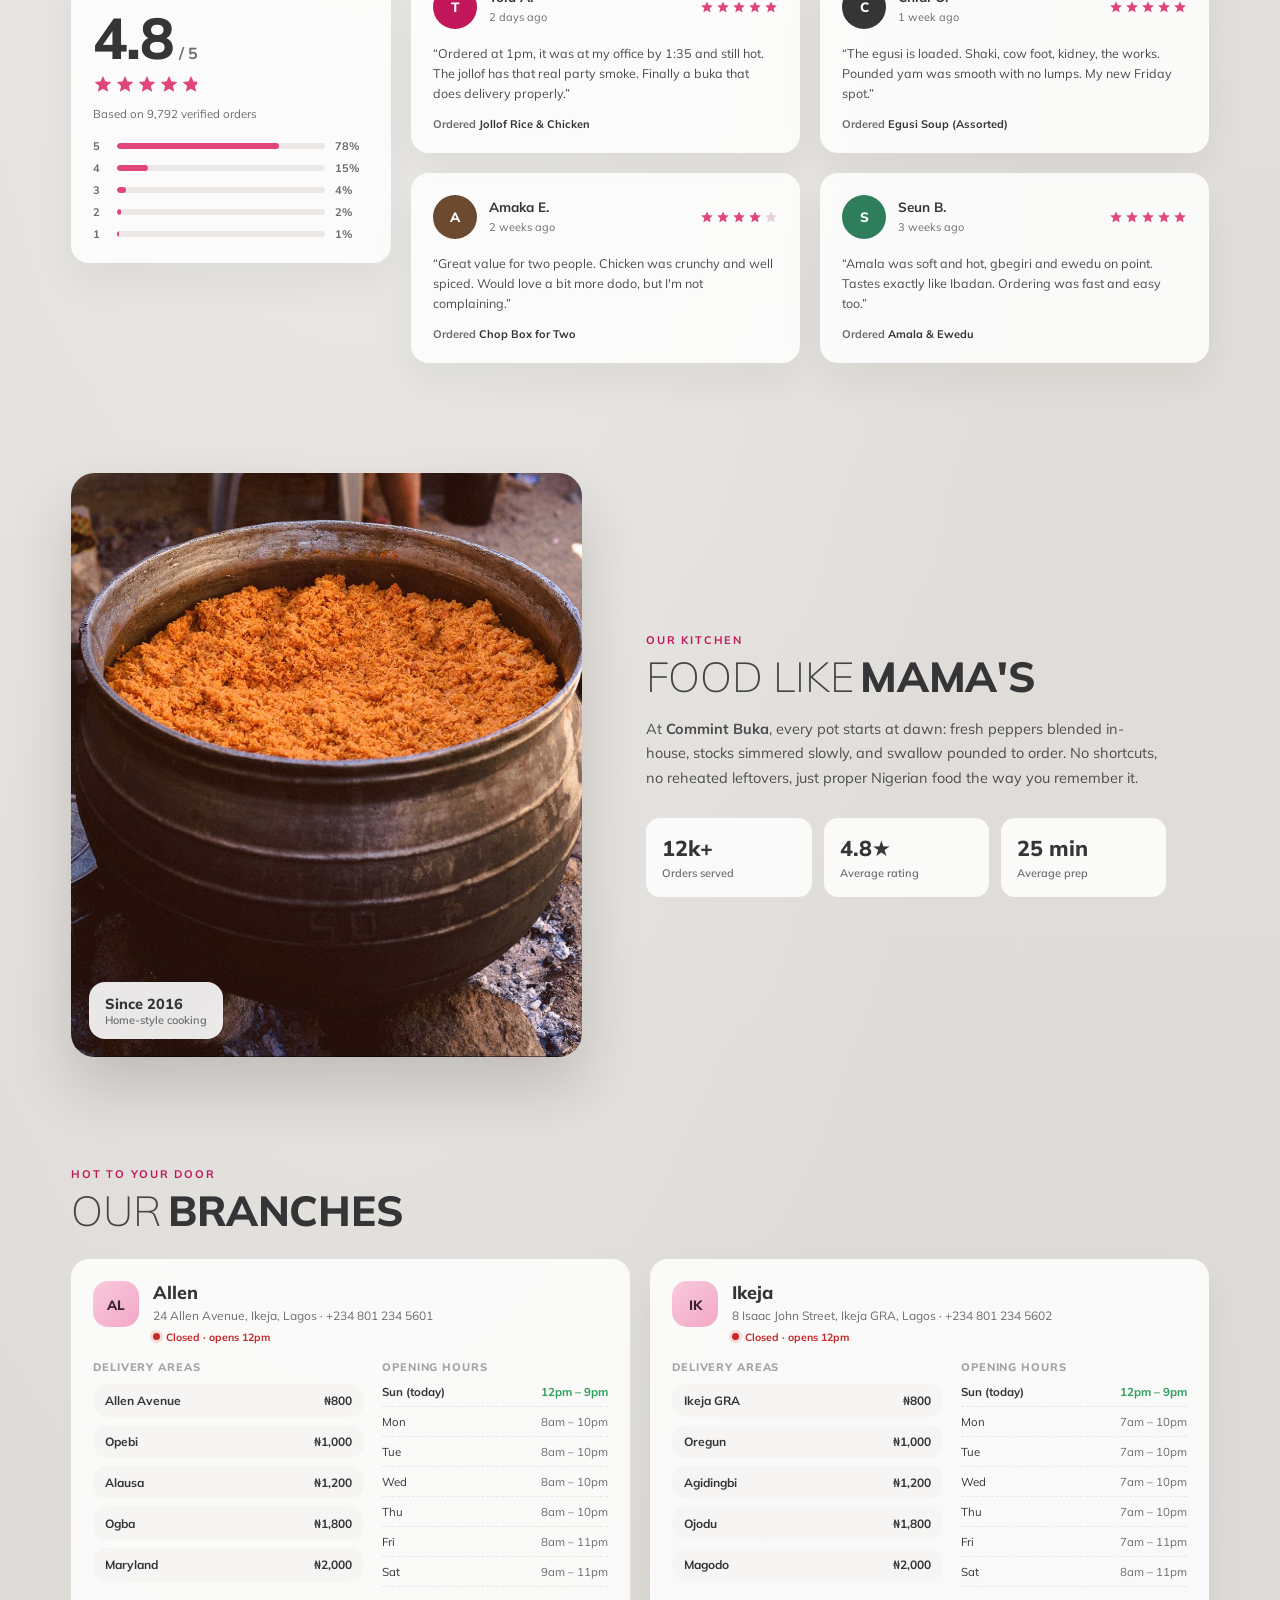
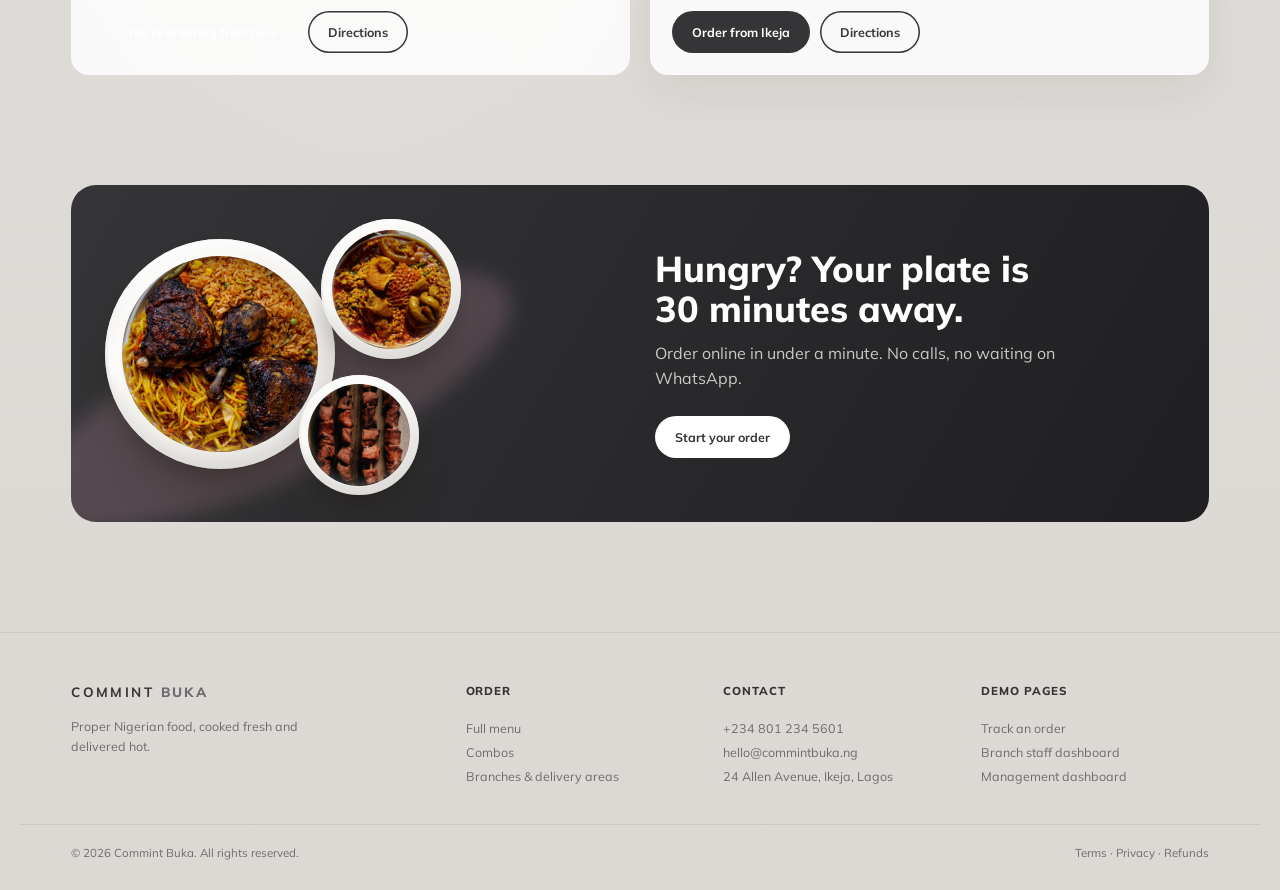
==== commit 4e3cf5b3: "Add files via upload" ====
--- a/index.html
+++ b/index.html
@@ -26,7 +26,7 @@
     /* everything is sized off the viewport so the page never scrolls */
     --pad-x:clamp(16px,4vw,52px);
     --pad-y:clamp(12px,3vh,36px);
-    --nav-h:60px;
+    --nav-h:56px;
     --plate:min(46vh,34vw);
     --card-w:clamp(280px,24vw,320px);
     --thumb:clamp(48px,9vh,84px);
@@ -64,7 +64,7 @@
   .swoosh::after{width:34vw;height:16vh;left:44vw;top:3vh;transform:rotate(-24deg);opacity:.7}
 
   /* ---------- Brand ---------- */
-  .brand{font-weight:900;font-size:15px;letter-spacing:.18em;color:var(--ink-soft)}
+  .brand{font-weight:800;font-size:13.5px;letter-spacing:.18em;color:var(--ink-soft)}
   .brand b{color:var(--ink)}
 
   /* ---------- Left vertical indicator ---------- */
@@ -116,19 +116,19 @@
   }
 
   .copy{container-type:inline-size;min-width:0}
-  .rank{display:flex;flex-wrap:wrap;align-items:center;gap:6px 10px;white-space:nowrap;font-size:clamp(12px,1.9vh,14px);font-weight:700;color:var(--ink-soft);margin-bottom:clamp(6px,1.4vh,14px)}
+  .rank{display:flex;flex-wrap:wrap;align-items:center;gap:6px 10px;white-space:nowrap;font-size:clamp(11px,1.5vh,12.5px);font-weight:700;color:var(--ink-soft);margin-bottom:clamp(6px,1.4vh,14px)}
   .rank .pill{
     display:inline-flex;align-items:center;gap:6px;
-    padding:5px 11px 5px 9px;border-radius:999px;
-    background:var(--ink);color:#fff;font-size:.82em;font-weight:800;letter-spacing:.12em;text-transform:uppercase;
+    padding:5px 11px 5px 9px;border-radius:779px;
+    background:var(--ink);color:#fff;font-size:.82em;font-weight:700;letter-spacing:.12em;text-transform:uppercase;
   }
   .rank .pill svg{width:12px;height:12px;fill:none;stroke:#fff;stroke-width:2;stroke-linecap:round}
   .rank .sep{width:4px;height:4px;border-radius:50%;background:var(--ink-faint)}
   .title{line-height:.95;letter-spacing:-.01em;white-space:nowrap}
-  .title .l1{display:block;font-weight:200;font-size:min(11cqw,7.6vh,68px);color:#454547}
-  .title .l2{display:block;font-weight:900;font-size:min(14cqw,11vh,100px);color:var(--ink);margin-top:.08em}
+  .title .l1{display:block;font-weight:200;font-size:min(8.5cqw,6vh,52px);color:#454547}
+  .title .l2{display:block;font-weight:800;font-size:min(10.5cqw,8vh,74px);letter-spacing:-.015em;color:var(--ink);margin-top:.08em}
   .actions{display:flex;gap:clamp(20px,3.5vw,44px);margin-top:clamp(12px,5vh,60px)}
-  .actions button{display:flex;align-items:center;gap:10px;font-size:clamp(12px,1.8vh,14px);font-weight:700;color:var(--ink-soft);padding:4px 0}
+  .actions button{display:flex;align-items:center;gap:10px;font-size:clamp(11px,1.5vh,12.5px);font-weight:700;color:var(--ink-soft);padding:4px 0}
   .actions button:hover{color:var(--ink)}
   .actions svg{width:12px;height:12px;fill:var(--ink)}
 
@@ -139,7 +139,7 @@
     margin-right:0;
     background:var(--card);
     backdrop-filter:blur(10px);-webkit-backdrop-filter:blur(10px);
-    border-radius:22px;
+    border-radius:17px;
     padding:clamp(18px,3.4vh,30px) clamp(20px,2.4vw,32px);
     box-shadow:0 24px 50px rgba(40,30,20,.08), 0 2px 6px rgba(0,0,0,.03);
     max-height:100%;overflow:hidden;
@@ -148,8 +148,8 @@
 
   /* tabs with a sliding underline */
   .tabs{position:relative;display:grid;grid-template-columns:1fr 1fr;border-bottom:1px solid var(--line);margin-bottom:clamp(12px,2.4vh,20px)}
-  .tabs button{font-size:13px;font-weight:600;color:var(--ink-faint);padding:8px 12px 12px;transition:color .25s}
-  .tabs button[aria-selected="true"]{color:var(--ink);font-weight:800}
+  .tabs button{font-size:11.5px;font-weight:600;color:var(--ink-faint);padding:8px 12px 12px;transition:color .25s}
+  .tabs button[aria-selected="true"]{color:var(--ink);font-weight:700}
   .tabs::after{
     content:"";position:absolute;left:0;bottom:-1px;width:50%;height:2px;border-radius:2px;
     background:var(--ink);transition:transform .35s cubic-bezier(.3,.8,.25,1);
@@ -162,11 +162,11 @@
     flex:none;width:clamp(38px,5.6vh,46px);aspect-ratio:1;border-radius:14px;
     display:grid;place-items:center;
     background:linear-gradient(135deg,#f9c9dc,#f6b9d3 55%,#f2a8c6);
-    font-weight:900;font-size:clamp(13px,2vh,16px);letter-spacing:.02em;color:#3a2230;
+    font-weight:800;font-size:clamp(11.5px,2vh,14.5px);letter-spacing:.02em;color:#3a2230;
     box-shadow:inset 0 -2px 0 rgba(0,0,0,.06);
   }
-  .store-name{font-size:clamp(16px,2.5vh,19px);font-weight:900;line-height:1.1}
-  .store-meta{display:flex;align-items:center;gap:6px;margin-top:3px;font-size:11px;font-weight:600;color:var(--ink-soft);white-space:nowrap;min-width:0;overflow:hidden;text-overflow:ellipsis}
+  .store-name{font-size:clamp(14.5px,2.5vh,17px);font-weight:800;line-height:1.1}
+  .store-meta{display:flex;align-items:center;gap:6px;margin-top:3px;font-size:10px;font-weight:600;color:var(--ink-soft);white-space:nowrap;min-width:0;overflow:hidden;text-overflow:ellipsis}
   .store > div{min-width:0}
   .store-meta .open{width:7px;height:7px;border-radius:50%;background:#3fb56b;box-shadow:0 0 0 3px rgba(63,181,107,.18)}
 
@@ -176,7 +176,7 @@
     padding:clamp(10px,1.8vh,14px) 14px;border-radius:16px;
     background:var(--pink-soft);
   }
-  .rating .num{font-size:clamp(30px,5vh,40px);font-weight:900;line-height:1;letter-spacing:-.02em}
+  .rating .num{font-size:clamp(27px,4.5vh,36px);font-weight:800;line-height:1;letter-spacing:-.02em}
   .rating .side{display:flex;flex-direction:column;gap:5px;min-width:0}
   .stars{position:relative;display:inline-flex;width:max-content}
   .stars .row{display:flex;gap:2px}
@@ -184,21 +184,21 @@
   .stars .base svg{fill:#e6cfd9}
   .stars .fill{position:absolute;inset:0 auto 0 0;overflow:hidden;width:calc(var(--r) / 5 * 100%)}
   .stars .fill svg{fill:#e0457b}
-  .rating .count{font-size:11px;font-weight:600;color:var(--ink-soft);white-space:nowrap}
+  .rating .count{font-size:10px;font-weight:600;color:var(--ink-soft);white-space:nowrap}
 
   /* quick facts */
   .facts{display:grid;grid-template-columns:1fr 1fr;gap:8px;margin-top:10px}
   .fact{display:flex;align-items:center;gap:8px;padding:8px 10px;border-radius:12px;background:#f3f2f0;min-width:0}
   .fact svg{width:16px;height:16px;flex:none;fill:none;stroke:var(--ink-soft);stroke-width:1.8;stroke-linecap:round;stroke-linejoin:round}
-  .fact b{display:block;font-size:12.5px;font-weight:800;line-height:1.1}
+  .fact b{display:block;font-size:11.5px;font-weight:700;line-height:1.1}
   .fact small{display:block;font-size:10px;color:var(--ink-soft);font-weight:600}
 
   .review{
     position:relative;margin-top:clamp(10px,2vh,16px);padding-left:14px;
-    font-size:12.5px;line-height:1.55;color:#4c4c4f;
+    font-size:11.5px;line-height:1.55;color:#4c4c4f;
     border-left:2px solid var(--pink);
   }
-  .ingredients{list-style:none;font-size:12.5px;line-height:1.5;color:#4c4c4f;display:grid;gap:clamp(3px,.8vh,6px)}
+  .ingredients{list-style:none;font-size:11.5px;line-height:1.5;color:#4c4c4f;display:grid;gap:clamp(3px,.8vh,6px)}
   .ingredients li{display:flex;align-items:center;gap:10px;padding:clamp(4px,.8vh,7px) 10px;border-radius:10px;background:#f6f5f3}
   .ingredients li::before{content:"";flex:none;width:6px;height:6px;border-radius:50%;background:#e0457b}
 
@@ -210,8 +210,8 @@
   .votes svg{width:17px;height:17px;fill:none;stroke:var(--ink);stroke-width:1.6;stroke-linejoin:round}
   .add{
     margin-left:auto;display:flex;align-items:center;gap:8px;
-    height:38px;padding:0 16px;border-radius:19px;
-    background:var(--ink);color:#fff;font-size:12.5px;font-weight:800;white-space:nowrap;
+    height:38px;padding:0 16px;border-radius:15px;
+    background:var(--ink);color:#fff;font-size:11.5px;font-weight:700;white-space:nowrap;
     transition:transform .2s, background .2s;
   }
   .add:hover{background:#000}
@@ -244,7 +244,7 @@
   .thumb .mini{position:relative;width:var(--thumb);height:var(--thumb)}
   .thumb .mini .plate{box-shadow:0 10px 14px -6px rgba(40,30,20,.4),0 2px 4px rgba(0,0,0,.08),inset 0 -3px 6px rgba(0,0,0,.06)}
   .thumb .mini .plate::after{display:none}
-  .thumb .name{font-size:clamp(10px,1.5vh,11.5px);font-weight:700;color:var(--ink-soft);text-align:center;line-height:1.25;max-width:100%}
+  .thumb .name{font-size:clamp(10px,1.5vh,10.5px);font-weight:700;color:var(--ink-soft);text-align:center;line-height:1.25;max-width:100%}
   .thumb.active{background:var(--chip);box-shadow:0 8px 20px rgba(0,0,0,.05)}
   .thumb.active .name{color:var(--ink)}
 
@@ -259,15 +259,15 @@
   .rv-btn,.card:not(.open) .card-close{display:none}
   .rv-btn{
     align-items:center;gap:12px;margin-top:clamp(12px,2.4vh,22px);
-    height:52px;padding:0 16px 0 6px;border-radius:26px;
+    height:52px;padding:0 16px 0 6px;border-radius:20.5px;
     background:var(--card);box-shadow:0 12px 30px rgba(40,30,20,.1);
-    font-weight:800;font-size:14px;color:var(--ink);text-align:left;
+    font-weight:700;font-size:12.5px;color:var(--ink);text-align:left;
     transition:transform .2s, box-shadow .2s;
   }
   .rv-btn:active{transform:scale(.97)}
-  .rv-btn .rv-num{display:flex;align-items:center;gap:5px;height:40px;padding:0 12px;border-radius:20px;background:var(--pink-soft);font-size:16px;font-weight:900}
+  .rv-btn .rv-num{display:flex;align-items:center;gap:5px;height:40px;padding:0 12px;border-radius:15.5px;background:var(--pink-soft);font-size:14.5px;font-weight:800}
   .rv-btn .rv-num svg{width:14px;height:14px;fill:#e0457b}
-  .rv-btn small{display:block;font-size:11px;font-weight:600;color:var(--ink-soft);margin-top:1px}
+  .rv-btn small{display:block;font-size:10px;font-weight:600;color:var(--ink-soft);margin-top:1px}
   .rv-btn > svg{width:16px;height:16px;fill:none;stroke:var(--ink-soft);stroke-width:2.4;stroke-linecap:round;stroke-linejoin:round;margin-left:4px}
   .card-scrim{position:fixed;inset:0;z-index:65;background:rgba(20,18,16,.4);backdrop-filter:blur(2px);animation:fade .3s}
   @keyframes cardUp{from{transform:translateY(100%)}}
@@ -277,7 +277,7 @@
     .card.open{
       position:fixed;left:0;right:0;bottom:0;z-index:66;
       width:100%;max-width:520px;margin:0 auto;max-height:88dvh;
-      border-radius:28px 28px 0 0;
+      border-radius:22px 22px 0 0;
       padding:30px 22px calc(22px + env(safe-area-inset-bottom,0px));
       background:#faf9f7;text-align:left;
       box-shadow:0 -20px 60px rgba(0,0,0,.2);
@@ -287,11 +287,11 @@
     .card.open .card-close{display:grid;position:absolute;top:18px;right:18px;z-index:2}
     .card.open .tabs{margin-right:54px}
     .card.open .rating{padding:14px 16px}
-    .card.open .rating .num{font-size:40px}
+    .card.open .rating .num{font-size:36px}
     .card.open .stars svg{width:16px;height:16px}
-    .card.open .review{font-size:14px}
-    .card.open .ingredients{font-size:14px}
-    .card.open .add{height:44px;padding:0 20px;font-size:14px}
+    .card.open .review{font-size:12.5px}
+    .card.open .ingredients{font-size:12.5px}
+    .card.open .add{height:44px;padding:0 20px;font-size:12.5px}
   }
 
   /* ---------- Phones / portrait: stack, still one screen ---------- */
@@ -304,8 +304,8 @@
       padding-left:0;text-align:center;
     }
     .copy{width:100%}
-    .title .l1{font-size:min(9.5cqw,5vh)}
-    .title .l2{font-size:min(13cqw,7vh)}
+    .title .l1{font-size:min(8.5cqw,4.5vh)}
+    .title .l2{font-size:min(11.5cqw,6.5vh)}
     .actions,.rank{justify-content:center}
     .actions{margin-top:1.4vh}
     .carousel{justify-self:center;margin-left:0;gap:2px}
@@ -329,18 +329,18 @@
   a{color:inherit;text-decoration:none}
   .wrap{max-width:1240px;margin:0 auto;padding:0 var(--pad-x)}
   .muted{color:var(--ink-soft)}
-  .small{font-size:12px}
+  .small{font-size:11px}
   .section{position:relative;padding:clamp(56px,9vw,110px) 0 0}
-  .eyebrow{font-size:12px;font-weight:800;letter-spacing:.16em;text-transform:uppercase;color:#c2185b;margin-bottom:10px}
+  .eyebrow{font-size:11px;font-weight:700;letter-spacing:.16em;text-transform:uppercase;color:#c2185b;margin-bottom:10px}
   .sec-title{line-height:.95;letter-spacing:-.01em}
-  .sec-title .l1{font-weight:200;font-size:clamp(32px,5vw,58px);color:#454547}
-  .sec-title .l2{font-weight:900;font-size:clamp(32px,5vw,58px)}
+  .sec-title .l1{font-weight:200;font-size:clamp(26px,3.6vw,42px);color:#454547}
+  .sec-title .l2{font-weight:800;font-size:clamp(26px,3.6vw,42px)}
   .sec-head{display:flex;align-items:flex-end;justify-content:space-between;gap:24px;flex-wrap:wrap;margin-bottom:28px}
 
   .btn{
     display:inline-flex;align-items:center;justify-content:center;gap:8px;
-    height:48px;padding:0 24px;border-radius:24px;
-    background:var(--ink);color:#fff;font-weight:800;font-size:14px;
+    height:42px;padding:0 20px;border-radius:21px;
+    background:var(--ink);color:#fff;font-weight:700;font-size:12.5px;
     transition:transform .2s, background .2s, box-shadow .2s;
   }
   .btn:hover{background:#000;box-shadow:0 10px 24px rgba(0,0,0,.15)}
@@ -352,14 +352,14 @@
   .btn.light:hover{background:#fff}
   .btn.ghost{background:transparent;color:var(--ink);box-shadow:inset 0 0 0 1.5px var(--ink);height:42px}
   .btn.ghost:hover{background:var(--ink);color:#fff}
-  .icon-btn{width:40px;height:40px;border-radius:50%;display:grid;place-items:center;background:#f1f0ee;flex:none}
+  .icon-btn{width:34px;height:34px;border-radius:50%;display:grid;place-items:center;background:#f1f0ee;flex:none}
   .icon-btn svg{width:18px;height:18px;fill:none;stroke:var(--ink);stroke-width:2.2;stroke-linecap:round}
 
   /* hero top bar extras */
   .cart-btn{position:relative}
   .badge{
     position:absolute;top:-4px;right:-6px;min-width:19px;height:19px;padding:0 5px;border-radius:10px;
-    background:#e0457b;color:#fff;font-size:11px;font-weight:800;display:grid;place-items:center;
+    background:#e0457b;color:#fff;font-size:10px;font-weight:700;display:grid;place-items:center;
     transform:scale(0);transition:transform .3s cubic-bezier(.3,1.6,.5,1);
   }
   .badge.show{transform:scale(1)}
@@ -377,36 +377,36 @@
     box-shadow:0 1px 0 var(--line);
   }
   .navbar-in{display:flex;align-items:center;gap:24px;height:var(--nav-h);max-width:1440px}
-  .nav-brand{font-size:14px}
-  .nav-links{display:flex;gap:24px;margin:0 auto;font-size:13.5px;font-weight:700;color:var(--ink-soft)}
+  .nav-brand{font-size:12.5px}
+  .nav-links{display:flex;gap:24px;margin:0 auto;font-size:12px;font-weight:700;color:var(--ink-soft)}
   .nav-links a{transition:color .2s}
   .nav-links a:hover{color:var(--ink)}
   .nav-actions{display:flex;align-items:center;gap:6px;margin-left:auto}
   .nav-actions > button:first-child{width:36px;height:36px;border-radius:50%;display:grid;place-items:center;transition:background .2s}
   .nav-actions > button:first-child:hover{background:rgba(0,0,0,.05)}
   .nav-actions svg{width:18px;height:18px;fill:none;stroke:var(--ink);stroke-width:2;stroke-linecap:round;stroke-linejoin:round}
-  .cart-pill{display:flex;align-items:center;gap:7px;height:36px;padding:0 14px 0 11px;border-radius:18px;background:var(--ink);color:#fff;font-size:12.5px;font-weight:700;transition:background .2s}
+  .cart-pill{display:flex;align-items:center;gap:7px;height:36px;padding:0 14px 0 11px;border-radius:14px;background:var(--ink);color:#fff;font-size:11.5px;font-weight:700;transition:background .2s}
   .cart-pill:hover{background:#000}
   .cart-pill svg{stroke:#fff;width:16px;height:16px}
 
   /* how it works */
   .how{padding-top:clamp(40px,6vw,70px)}
   .how-grid{display:grid;grid-template-columns:repeat(3,1fr);gap:18px}
-  .step{position:relative;background:var(--card);border-radius:22px;padding:26px 26px 28px;box-shadow:0 18px 40px rgba(40,30,20,.06)}
-  .step-no{position:absolute;top:22px;right:24px;font-size:40px;font-weight:900;color:rgba(0,0,0,.06);line-height:1}
+  .step{position:relative;background:var(--card);border-radius:17px;padding:22px 22px 24px;box-shadow:0 18px 40px rgba(40,30,20,.06)}
+  .step-no{position:absolute;top:22px;right:24px;font-size:36px;font-weight:800;color:rgba(0,0,0,.06);line-height:1}
   .step-ico{display:grid;place-items:center;width:48px;height:48px;border-radius:15px;background:var(--pink-soft);margin-bottom:18px}
   .step-ico svg{width:24px;height:24px;fill:none;stroke:#c2185b;stroke-width:1.8;stroke-linecap:round;stroke-linejoin:round}
-  .step h3{font-size:18px;font-weight:900;margin-bottom:6px}
-  .step p{font-size:14px;line-height:1.55;color:var(--ink-soft)}
+  .step h3{font-size:16px;font-weight:800;margin-bottom:6px}
+  .step p{font-size:12.5px;line-height:1.55;color:var(--ink-soft)}
 
   /* menu */
-  .search{display:flex;align-items:center;gap:10px;height:48px;padding:0 18px;border-radius:24px;background:#fff;box-shadow:0 8px 24px rgba(0,0,0,.05);width:min(100%,340px)}
+  .search{display:flex;align-items:center;gap:10px;height:42px;padding:0 16px;border-radius:21px;background:#fff;box-shadow:0 8px 24px rgba(0,0,0,.05);width:min(100%,340px)}
   .search svg{width:18px;height:18px;flex:none;fill:none;stroke:var(--ink-soft);stroke-width:2.2;stroke-linecap:round}
-  .search input{border:0;outline:0;background:none;font:inherit;font-size:14px;color:var(--ink);width:100%}
+  .search input{border:0;outline:0;background:none;font:inherit;font-size:12.5px;color:var(--ink);width:100%}
   .search:focus-within{box-shadow:0 0 0 2px var(--ink),0 8px 24px rgba(0,0,0,.05)}
   .chips{display:flex;gap:8px;overflow-x:auto;scrollbar-width:none;padding:4px 2px 18px;margin:0 -2px}
   .chips::-webkit-scrollbar{display:none}
-  .chip{flex:none;height:40px;padding:0 18px;border-radius:20px;background:rgba(255,255,255,.6);font-size:13.5px;font-weight:700;color:var(--ink-soft);transition:background .2s,color .2s}
+  .chip{flex:none;height:34px;padding:0 15px;border-radius:15.5px;background:rgba(255,255,255,.6);font-size:12px;font-weight:700;color:var(--ink-soft);transition:background .2s,color .2s}
   .chip:hover{background:#fff;color:var(--ink)}
   .chip[aria-selected="true"]{background:var(--ink);color:#fff}
   .chip small{font-weight:600;opacity:.6;margin-left:4px}
@@ -414,24 +414,24 @@
   .menu-grid{display:grid;grid-template-columns:repeat(auto-fill,minmax(230px,1fr));gap:64px 20px;padding-top:64px}
   .dish{
     position:relative;display:flex;flex-direction:column;
-    background:var(--card);border-radius:24px;padding:96px 20px 18px;
+    background:var(--card);border-radius:18px;padding:86px 18px 16px;
     box-shadow:0 18px 40px rgba(40,30,20,.07);
     transition:transform .35s cubic-bezier(.3,.8,.25,1), box-shadow .35s;
     animation:rise .5s both;
   }
   @keyframes rise{from{opacity:0;transform:translateY(16px)}}
   .dish:hover{transform:translateY(-6px);box-shadow:0 26px 50px rgba(40,30,20,.12)}
-  .dish .dish-plate{position:absolute;left:50%;top:-58px;width:150px;height:150px;transform:translateX(-50%);transition:transform .6s cubic-bezier(.3,.8,.25,1);cursor:pointer}
+  .dish .dish-plate{position:absolute;left:50%;top:-54px;width:136px;height:136px;transform:translateX(-50%);transition:transform .6s cubic-bezier(.3,.8,.25,1);cursor:pointer}
   .dish:hover .dish-plate{transform:translateX(-50%) rotate(35deg)}
-  .dish .tag{position:absolute;top:14px;left:14px;padding:4px 10px;border-radius:12px;background:var(--pink-soft);color:#c2185b;font-size:10.5px;font-weight:800;letter-spacing:.06em;text-transform:uppercase}
-  .dish h3{font-size:17px;font-weight:900;line-height:1.2;margin-bottom:4px;cursor:pointer}
-  .dish .desc{font-size:13px;line-height:1.5;color:var(--ink-soft);display:-webkit-box;-webkit-line-clamp:2;line-clamp:2;-webkit-box-orient:vertical;overflow:hidden;margin-bottom:12px}
-  .dish .meta{display:flex;align-items:center;gap:6px;font-size:12px;font-weight:700;color:var(--ink-soft);margin-bottom:14px}
+  .dish .tag{position:absolute;top:14px;left:14px;padding:4px 10px;border-radius:12px;background:var(--pink-soft);color:#c2185b;font-size:10px;font-weight:700;letter-spacing:.06em;text-transform:uppercase}
+  .dish h3{font-size:15.5px;font-weight:800;line-height:1.2;margin-bottom:4px;cursor:pointer}
+  .dish .desc{font-size:11.5px;line-height:1.5;color:var(--ink-soft);display:-webkit-box;-webkit-line-clamp:2;line-clamp:2;-webkit-box-orient:vertical;overflow:hidden;margin-bottom:12px}
+  .dish .meta{display:flex;align-items:center;gap:6px;font-size:11px;font-weight:700;color:var(--ink-soft);margin-bottom:14px}
   .dish .meta svg{width:13px;height:13px;fill:#e0457b}
   .dish .meta .dot{width:3px;height:3px;border-radius:50%;background:var(--ink-faint)}
   .dish .row{display:flex;align-items:center;justify-content:space-between;margin-top:auto}
-  .price{font-size:18px;font-weight:900}
-  .plus{width:42px;height:42px;border-radius:50%;background:var(--ink);display:grid;place-items:center;transition:transform .2s,background .2s}
+  .price{font-size:16px;font-weight:800}
+  .plus{width:36px;height:36px;border-radius:50%;background:var(--ink);display:grid;place-items:center;transition:transform .2s,background .2s}
   .plus:hover{background:#000;transform:rotate(90deg)}
   .plus svg{width:18px;height:18px;fill:none;stroke:#fff;stroke-width:2.4;stroke-linecap:round}
   .dish.off{opacity:.75}
@@ -444,17 +444,17 @@
   .combo-grid{display:grid;grid-template-columns:repeat(3,1fr);gap:20px}
   .combo{
     position:relative;overflow:hidden;display:flex;flex-direction:column;
-    min-height:250px;border-radius:26px;padding:26px;
+    min-height:250px;border-radius:20.5px;padding:26px;
     background:var(--ink);color:#fff;
   }
   .combo:nth-child(2){background:#c2185b}
   .combo:nth-child(3){background:#6b4a2f}
-  .combo .off-badge{align-self:flex-start;padding:5px 11px;border-radius:12px;background:rgba(255,255,255,.16);font-size:11px;font-weight:800;letter-spacing:.08em;text-transform:uppercase}
-  .combo h3{font-size:22px;font-weight:900;line-height:1.15;margin:16px 0 6px;max-width:60%}
-  .combo p{font-size:13px;line-height:1.5;opacity:.75;max-width:58%}
+  .combo .off-badge{align-self:flex-start;padding:5px 11px;border-radius:12px;background:rgba(255,255,255,.16);font-size:10px;font-weight:700;letter-spacing:.08em;text-transform:uppercase}
+  .combo h3{font-size:20px;font-weight:800;line-height:1.15;margin:16px 0 6px;max-width:60%}
+  .combo p{font-size:11.5px;line-height:1.5;opacity:.75;max-width:58%}
   .combo .row{display:flex;align-items:center;gap:12px;margin-top:auto;padding-top:18px}
-  .combo .now{font-size:22px;font-weight:900}
-  .combo .was{font-size:13px;opacity:.55;text-decoration:line-through}
+  .combo .now{font-size:20px;font-weight:800}
+  .combo .was{font-size:11.5px;opacity:.55;text-decoration:line-through}
   .combo .plus{background:#fff;margin-left:0}
   .combo .plus svg{stroke:var(--ink)}
   .combo .combo-plate{position:absolute;right:-50px;top:50%;width:210px;height:210px;transform:translateY(-50%);transition:transform .8s cubic-bezier(.3,.8,.25,1)}
@@ -462,64 +462,64 @@
 
   /* reviews */
   .reviews{display:grid;grid-template-columns:320px 1fr;gap:20px;align-items:start}
-  .score-card,.rv{background:var(--card);border-radius:24px;padding:28px;box-shadow:0 18px 40px rgba(40,30,20,.06)}
+  .score-card,.rv{background:var(--card);border-radius:18px;padding:22px;box-shadow:0 18px 40px rgba(40,30,20,.06)}
   .big-score{display:flex;align-items:baseline;gap:6px;margin:4px 0 8px}
-  .big-score span{font-size:64px;font-weight:900;line-height:1;letter-spacing:-.03em}
-  .big-score small{font-size:18px;font-weight:700;color:var(--ink-soft)}
+  .big-score span{font-size:57.5px;font-weight:800;line-height:1;letter-spacing:-.03em}
+  .big-score small{font-size:16px;font-weight:700;color:var(--ink-soft)}
   .stars.lg svg{width:20px;height:20px}
-  .score-card .muted{font-size:13px;margin:8px 0 18px}
+  .score-card .muted{font-size:11.5px;margin:8px 0 18px}
   .bars{display:grid;gap:8px}
-  .bar{display:grid;grid-template-columns:14px 1fr 34px;align-items:center;gap:10px;font-size:12px;font-weight:700;color:var(--ink-soft)}
+  .bar{display:grid;grid-template-columns:14px 1fr 34px;align-items:center;gap:10px;font-size:11px;font-weight:700;color:var(--ink-soft)}
   .bar i{height:6px;border-radius:3px;background:#ebe8e5;overflow:hidden;position:relative}
   .bar i::after{content:"";position:absolute;inset:0 auto 0 0;width:var(--w);background:#e0457b;border-radius:3px}
   .review-list{display:grid;grid-template-columns:repeat(2,1fr);gap:20px}
   .rv{display:flex;flex-direction:column;gap:14px}
   .rv-head{display:flex;align-items:center;gap:12px}
-  .avatar{width:44px;height:44px;border-radius:50%;display:grid;place-items:center;font-weight:900;font-size:15px;color:#fff;flex:none}
-  .rv-head b{display:block;font-size:15px}
-  .rv-head small{font-size:12px;color:var(--ink-soft)}
+  .avatar{width:44px;height:44px;border-radius:50%;display:grid;place-items:center;font-weight:800;font-size:13.5px;color:#fff;flex:none}
+  .rv-head b{display:block;font-size:13.5px}
+  .rv-head small{font-size:11px;color:var(--ink-soft)}
   .rv .stars{margin-left:auto}
-  .rv p{font-size:14px;line-height:1.6;color:#4c4c4f}
-  .rv .ordered{font-size:12px;font-weight:700;color:var(--ink-soft)}
+  .rv p{font-size:12.5px;line-height:1.6;color:#4c4c4f}
+  .rv .ordered{font-size:11px;font-weight:700;color:var(--ink-soft)}
   .rv .ordered b{color:var(--ink)}
 
   /* about */
   .about{display:grid;grid-template-columns:1fr 1.1fr;gap:clamp(28px,5vw,70px);align-items:center}
-  .about-photo{position:relative;border-radius:30px;overflow:hidden;aspect-ratio:7/8;box-shadow:0 30px 60px rgba(40,30,20,.18)}
+  .about-photo{position:relative;border-radius:23.5px;overflow:hidden;aspect-ratio:7/8;box-shadow:0 30px 60px rgba(40,30,20,.18)}
   .about-photo img{width:100%;height:100%;object-fit:cover;display:block}
-  .about-tag{position:absolute;left:18px;bottom:18px;padding:12px 16px;border-radius:16px;background:rgba(255,255,255,.9);backdrop-filter:blur(8px);font-size:12px;color:var(--ink-soft);font-weight:600}
-  .about-tag b{display:block;font-size:16px;color:var(--ink);font-weight:900}
-  .about-copy > p:not(.eyebrow){font-size:16px;line-height:1.7;color:#4c4c4f;margin:20px 0 28px;max-width:520px}
+  .about-tag{position:absolute;left:18px;bottom:18px;padding:12px 16px;border-radius:16px;background:rgba(255,255,255,.9);backdrop-filter:blur(8px);font-size:11px;color:var(--ink-soft);font-weight:600}
+  .about-tag b{display:block;font-size:14.5px;color:var(--ink);font-weight:800}
+  .about-copy > p:not(.eyebrow){font-size:14.5px;line-height:1.7;color:#4c4c4f;margin:20px 0 28px;max-width:520px}
   .stats{display:grid;grid-template-columns:repeat(3,1fr);gap:12px;max-width:520px}
-  .stats div{background:var(--card);border-radius:18px;padding:16px}
-  .stats b{display:block;font-size:24px;font-weight:900}
-  .stats span{font-size:12px;font-weight:600;color:var(--ink-soft)}
+  .stats div{background:var(--card);border-radius:14px;padding:16px}
+  .stats b{display:block;font-size:21.5px;font-weight:800}
+  .stats span{font-size:11px;font-weight:600;color:var(--ink-soft)}
 
   /* delivery */
   .delivery{display:grid;grid-template-columns:1.3fr 1fr 1fr;gap:20px}
-  .panel{background:var(--card);border-radius:24px;padding:26px;box-shadow:0 18px 40px rgba(40,30,20,.06)}
-  .panel h3{font-size:17px;font-weight:900;margin-bottom:16px}
+  .panel{background:var(--card);border-radius:18px;padding:22px;box-shadow:0 18px 40px rgba(40,30,20,.06)}
+  .panel h3{font-size:15.5px;font-weight:800;margin-bottom:16px}
   .zone-list{display:grid;gap:8px;margin-bottom:14px}
-  .zone{display:grid;grid-template-columns:1fr auto auto;gap:14px;align-items:center;padding:11px 14px;border-radius:14px;background:#f6f5f3;font-size:14px}
-  .zone b{font-weight:800}
-  .zone span{font-size:12px;color:var(--ink-soft);font-weight:600}
-  .hours{list-style:none;display:grid;gap:10px;font-size:14px}
+  .zone{display:grid;grid-template-columns:1fr auto auto;gap:14px;align-items:center;padding:11px 14px;border-radius:14px;background:#f6f5f3;font-size:12.5px}
+  .zone b{font-weight:700}
+  .zone span{font-size:11px;color:var(--ink-soft);font-weight:600}
+  .hours{list-style:none;display:grid;gap:10px;font-size:12.5px}
   .hours li{display:flex;justify-content:space-between;gap:10px;padding-bottom:10px;border-bottom:1px dashed var(--line)}
   .hours li span{color:var(--ink-soft)}
-  .hours li.today{font-weight:800}
+  .hours li.today{font-weight:700}
   .hours li.today span{color:#2e9e5b}
-  .pickup .addr{font-size:15px;font-weight:700;line-height:1.5;margin-bottom:8px}
+  .pickup .addr{font-size:13.5px;font-weight:700;line-height:1.5;margin-bottom:8px}
   .pickup .btn{margin-top:18px}
 
   /* cta */
   .cta{
-    position:relative;overflow:hidden;border-radius:32px;
+    position:relative;overflow:hidden;border-radius:25px;
     background:linear-gradient(120deg,#353537 0%,#1f1f21 100%);color:#fff;
     padding:clamp(34px,6vw,64px);display:grid;grid-template-columns:1fr 1fr;align-items:center;gap:30px;min-height:320px;
   }
   .cta::before{content:"";position:absolute;width:520px;height:160px;left:-60px;top:40%;border-radius:50%;background:rgba(246,185,211,.18);filter:blur(10px);transform:rotate(-24deg)}
   .cta-copy{position:relative;grid-column:2}
-  .cta h2{font-size:clamp(26px,3.4vw,40px);font-weight:900;line-height:1.1;margin-bottom:12px}
+  .cta h2{font-size:clamp(23.5px,3vw,36px);font-weight:800;line-height:1.1;margin-bottom:12px}
   .cta p{opacity:.75;margin-bottom:24px;line-height:1.6}
   .cta-plates{position:absolute;left:0;top:0;bottom:0;width:50%}
   .cta-plate{position:absolute}
@@ -533,12 +533,12 @@
   /* footer */
   .footer{margin-top:clamp(56px,9vw,110px);padding:50px 0 30px;border-top:1px solid var(--line)}
   .foot-grid{display:grid;grid-template-columns:1.6fr 1fr 1fr 1fr;gap:30px}
-  .footer h4{font-size:13px;font-weight:900;letter-spacing:.08em;text-transform:uppercase;margin-bottom:14px}
-  .foot-grid > div{display:flex;flex-direction:column;gap:8px;font-size:14px}
+  .footer h4{font-size:11.5px;font-weight:800;letter-spacing:.08em;text-transform:uppercase;margin-bottom:14px}
+  .foot-grid > div{display:flex;flex-direction:column;gap:8px;font-size:12.5px}
   .foot-grid > div a,.foot-grid > div span{color:var(--ink-soft)}
   .foot-grid > div a:hover{color:var(--ink)}
-  .foot-grid .muted{font-size:14px;max-width:260px;margin-top:8px;line-height:1.6}
-  .foot-bottom{display:flex;justify-content:space-between;gap:12px;flex-wrap:wrap;margin-top:40px;padding-top:20px;border-top:1px solid var(--line);font-size:12.5px;color:var(--ink-soft)}
+  .foot-grid .muted{font-size:12.5px;max-width:260px;margin-top:8px;line-height:1.6}
+  .foot-bottom{display:flex;justify-content:space-between;gap:12px;flex-wrap:wrap;margin-top:40px;padding-top:20px;border-top:1px solid var(--line);font-size:11.5px;color:var(--ink-soft)}
 
   /* cart drawer */
   .scrim{position:fixed;inset:0;z-index:60;background:rgba(20,18,16,.38);backdrop-filter:blur(2px);animation:fade .3s}
@@ -552,37 +552,37 @@
   }
   .drawer.open{transform:none;visibility:visible;transition:transform .45s cubic-bezier(.3,.8,.25,1)}
   .drawer-head{display:flex;align-items:center;justify-content:space-between;padding:22px 22px 14px}
-  .drawer-head h3{font-size:22px;font-weight:900}
+  .drawer-head h3{font-size:20px;font-weight:800}
   .seg{display:grid;grid-template-columns:1fr 1fr;margin:0 22px 8px;padding:4px;border-radius:14px;background:#ecebe8}
-  .seg button{height:38px;border-radius:11px;font-size:13.5px;font-weight:800;color:var(--ink-soft);transition:background .2s,color .2s}
+  .seg button{height:38px;border-radius:11px;font-size:12px;font-weight:700;color:var(--ink-soft);transition:background .2s,color .2s}
   .seg button.on{background:#fff;color:var(--ink);box-shadow:0 2px 8px rgba(0,0,0,.06)}
   .cart-lines{flex:1;overflow-y:auto;padding:8px 22px}
   .line{display:grid;grid-template-columns:64px 1fr auto;gap:14px;align-items:center;padding:14px 0;border-bottom:1px solid var(--line);animation:rise .35s both}
   .line .mini-plate{position:relative;width:64px;height:64px}
   .line .mini-plate .plate::after{display:none}
-  .line h4{font-size:14.5px;font-weight:800;line-height:1.25}
-  .line .opts{font-size:12px;color:var(--ink-soft);line-height:1.4;margin-top:2px}
-  .line .lp{font-size:14px;font-weight:900;margin-top:6px}
+  .line h4{font-size:13px;font-weight:700;line-height:1.25}
+  .line .opts{font-size:11px;color:var(--ink-soft);line-height:1.4;margin-top:2px}
+  .line .lp{font-size:12.5px;font-weight:800;margin-top:6px}
   .line .right{display:flex;flex-direction:column;align-items:flex-end;gap:10px}
-  .qty{display:flex;align-items:center;gap:4px;padding:3px;border-radius:20px;background:#ecebe8}
-  .qty button{width:30px;height:30px;border-radius:50%;background:#fff;font-size:17px;font-weight:700;line-height:1;display:grid;place-items:center}
-  .qty span{min-width:22px;text-align:center;font-weight:800;font-size:14px}
-  .rm{font-size:11.5px;font-weight:700;color:var(--ink-faint)}
+  .qty{display:flex;align-items:center;gap:4px;padding:3px;border-radius:15.5px;background:#ecebe8}
+  .qty button{width:30px;height:30px;border-radius:50%;background:#fff;font-size:15.5px;font-weight:700;line-height:1;display:grid;place-items:center}
+  .qty span{min-width:22px;text-align:center;font-weight:700;font-size:12.5px}
+  .rm{font-size:10.5px;font-weight:700;color:var(--ink-faint)}
   .rm:hover{color:#c2185b}
   .cart-empty{flex:1;display:flex;flex-direction:column;align-items:center;justify-content:center;text-align:center;gap:6px;padding:30px}
   .cart-empty .btn{margin-top:14px}
   .empty-plate{width:120px;height:120px;border-radius:50%;margin-bottom:16px;background:radial-gradient(circle at 36% 30%,#fff 0%,#f3f2ef 50%,#dedbd6 100%);box-shadow:0 20px 30px -14px rgba(40,30,20,.35),inset 0 0 0 14px rgba(255,255,255,.6)}
   .drawer-foot{padding:18px 22px 22px;border-top:1px solid var(--line);background:#fff}
-  .sum{display:flex;justify-content:space-between;font-size:14px;color:var(--ink-soft);margin-bottom:8px}
+  .sum{display:flex;justify-content:space-between;font-size:12.5px;color:var(--ink-soft);margin-bottom:8px}
   .sum b{color:var(--ink)}
-  .sum.total{font-size:17px;color:var(--ink);font-weight:800;margin:12px 0 16px}
-  .sum.total b{font-size:20px;font-weight:900}
+  .sum.total{font-size:15.5px;color:var(--ink);font-weight:700;margin:12px 0 16px}
+  .sum.total b{font-size:18px;font-weight:800}
 
   /* dish sheet */
   .sheet{position:fixed;inset:0;z-index:70;display:grid;place-items:center;padding:20px;background:rgba(20,18,16,.45);backdrop-filter:blur(3px);animation:fade .25s}
   .sheet-card{
     position:relative;display:grid;grid-template-columns:1fr 1.1fr;width:min(900px,100%);max-height:min(640px,calc(100dvh - 40px));
-    background:#faf9f7;border-radius:30px;overflow:hidden;box-shadow:0 40px 80px rgba(0,0,0,.3);
+    background:#faf9f7;border-radius:23.5px;overflow:hidden;box-shadow:0 40px 80px rgba(0,0,0,.3);
     animation:pop .4s cubic-bezier(.3,1.3,.5,1);
   }
   @keyframes pop{from{opacity:0;transform:translateY(20px) scale(.97)}}
@@ -593,18 +593,18 @@
   .sheet-plate .plate{animation:swing .9s cubic-bezier(.25,.75,.25,1) both}
   @keyframes swing{from{transform:translate(-30%,-40%) rotate(-120deg);opacity:0}}
   .sheet-body{padding:30px 30px 24px;overflow-y:auto;display:flex;flex-direction:column}
-  .sheet-body h3{font-size:28px;font-weight:900;line-height:1.1;margin-bottom:8px;padding-right:40px}
-  .sheet-meta{display:flex;align-items:center;gap:8px;font-size:12.5px;font-weight:700;color:var(--ink-soft);margin-bottom:12px}
-  .sheet-body > .muted{font-size:14px;line-height:1.6;margin-bottom:10px}
+  .sheet-body h3{font-size:25px;font-weight:800;line-height:1.1;margin-bottom:8px;padding-right:40px}
+  .sheet-meta{display:flex;align-items:center;gap:8px;font-size:11.5px;font-weight:700;color:var(--ink-soft);margin-bottom:12px}
+  .sheet-body > .muted{font-size:12.5px;line-height:1.6;margin-bottom:10px}
   .opt-group{border:0;margin-top:16px}
-  .opt-group legend{display:flex;justify-content:space-between;width:100%;font-size:13px;font-weight:900;margin-bottom:8px}
-  .opt-group legend small{font-weight:700;color:var(--ink-faint);font-size:11px;text-transform:uppercase;letter-spacing:.06em}
-  .opt{display:flex;align-items:center;gap:12px;padding:10px 14px;border-radius:14px;background:#fff;margin-bottom:6px;cursor:pointer;font-size:14px;font-weight:600;transition:box-shadow .2s}
+  .opt-group legend{display:flex;justify-content:space-between;width:100%;font-size:11.5px;font-weight:800;margin-bottom:8px}
+  .opt-group legend small{font-weight:700;color:var(--ink-faint);font-size:10px;text-transform:uppercase;letter-spacing:.06em}
+  .opt{display:flex;align-items:center;gap:12px;padding:10px 14px;border-radius:14px;background:#fff;margin-bottom:6px;cursor:pointer;font-size:12.5px;font-weight:600;transition:box-shadow .2s}
   .opt:has(input:checked){box-shadow:inset 0 0 0 2px var(--ink)}
   .opt input{accent-color:#353537;width:17px;height:17px}
-  .opt em{margin-left:auto;font-style:normal;font-size:13px;font-weight:800;color:var(--ink-soft)}
-  .note{display:block;font-size:13px;font-weight:900;margin-top:16px}
-  .note textarea{display:block;width:100%;margin-top:8px;border:0;border-radius:14px;padding:12px 14px;font:inherit;font-size:14px;font-weight:500;resize:none;background:#fff;outline:0}
+  .opt em{margin-left:auto;font-style:normal;font-size:11.5px;font-weight:700;color:var(--ink-soft)}
+  .note{display:block;font-size:11.5px;font-weight:800;margin-top:16px}
+  .note textarea{display:block;width:100%;margin-top:8px;border:0;border-radius:14px;padding:12px 14px;font:inherit;font-size:12.5px;font-weight:500;resize:none;background:#fff;outline:0}
   .note textarea:focus{box-shadow:inset 0 0 0 2px var(--ink)}
   .sheet-foot{display:flex;gap:12px;align-items:center;margin-top:20px;position:sticky;bottom:-24px;padding:14px 0 0;background:#faf9f7}
   .sheet-foot .qty{padding:5px}
@@ -613,12 +613,12 @@
   /* toast */
   .toast{
     position:fixed;left:50%;bottom:24px;z-index:80;transform:translate(-50%,calc(100% + 40px));
-    display:flex;align-items:center;gap:14px;padding:12px 12px 12px 18px;border-radius:30px;
-    background:var(--ink);color:#fff;font-size:14px;font-weight:700;box-shadow:0 16px 40px rgba(0,0,0,.25);
+    display:flex;align-items:center;gap:14px;padding:12px 12px 12px 18px;border-radius:23.5px;
+    background:var(--ink);color:#fff;font-size:12.5px;font-weight:700;box-shadow:0 16px 40px rgba(0,0,0,.25);
     transition:transform .45s cubic-bezier(.3,1.3,.5,1),visibility 0s linear .45s;white-space:nowrap;visibility:hidden;
   }
   .toast.show{transform:translate(-50%,0);visibility:visible;transition:transform .45s cubic-bezier(.3,1.3,.5,1)}
-  .toast button{height:34px;padding:0 14px;border-radius:17px;background:#fff;color:var(--ink);font-size:12.5px;font-weight:800}
+  .toast button{height:34px;padding:0 14px;border-radius:17px;background:#fff;color:var(--ink);font-size:11.5px;font-weight:700}
 
   /* home page responsive */
   @media (max-width:980px){
@@ -637,7 +637,7 @@
     .cta-plate.p3{width:90px;height:90px;left:36%;bottom:0}
     .foot-grid{grid-template-columns:1fr 1fr}
     .sheet{align-items:end;padding:0}
-    .sheet-card{grid-template-columns:1fr;border-radius:28px 28px 0 0;max-height:92dvh;animation:up .45s cubic-bezier(.3,.8,.25,1)}
+    .sheet-card{grid-template-columns:1fr;border-radius:22px 22px 0 0;max-height:92dvh;animation:up .45s cubic-bezier(.3,.8,.25,1)}
     @keyframes up{from{transform:translateY(100%)}}
     .sheet-media{padding:22px 0 10px;min-height:0}
     .sheet-plate{width:min(52vw,210px)}
@@ -647,49 +647,49 @@
   }
   @media (max-width:560px){
     .menu-grid{grid-template-columns:1fr 1fr;gap:54px 12px;padding-top:54px}
-    .dish{padding:70px 12px 12px;border-radius:20px}
+    .dish{padding:70px 12px 12px;border-radius:15.5px}
     .dish .dish-plate{width:112px;height:112px;top:-46px}
-    .dish h3{font-size:14.5px}
+    .dish h3{font-size:13px}
     .dish .desc{display:none}
-    .dish .meta{font-size:11px;margin-bottom:10px}
+    .dish .meta{font-size:10px;margin-bottom:10px}
     .dish .meta .t{display:none}
-    .price{font-size:15px}
+    .price{font-size:13.5px}
     .plus{width:36px;height:36px}
-    .dish .tag{top:10px;left:10px;font-size:9px;padding:3px 7px}
-    .combo h3{max-width:62%;font-size:19px}
+    .dish .tag{top:10px;left:10px;font-size:10px;padding:3px 7px}
+    .combo h3{max-width:62%;font-size:17px}
     .combo .combo-plate{width:170px;height:170px;right:-46px}
-    .stats b{font-size:19px}
+    .stats b{font-size:17px}
     .cart-pill .pill-total{display:none}
     .cart-pill{padding:0 13px 0 11px}
     .foot-grid{grid-template-columns:1fr}
     .toast{bottom:16px}
   }
   /* branch chip, picker and branch cards */
-  .branch-chip{display:inline-flex;align-items:center;gap:6px;height:32px;padding:0 10px 0 9px;border-radius:16px;background:rgba(255,255,255,.75);font-size:12.5px;font-weight:800;color:var(--ink);box-shadow:inset 0 0 0 1px var(--line);transition:background .2s;white-space:nowrap}
+  .branch-chip{display:inline-flex;align-items:center;gap:6px;height:32px;padding:0 10px 0 9px;border-radius:16px;background:rgba(255,255,255,.75);font-size:11.5px;font-weight:700;color:var(--ink);box-shadow:inset 0 0 0 1px var(--line);transition:background .2s;white-space:nowrap}
   .branch-chip:hover{background:#fff}
   .branch-chip svg{width:15px;height:15px;fill:none;stroke:var(--rose);stroke-width:2.2;stroke-linecap:round;stroke-linejoin:round}
   .branch-chip .chev{width:13px;height:13px;stroke:var(--ink-soft)}
-  .cart-branch{font-size:12.5px;font-weight:700;color:var(--ink-soft);margin-top:2px}
+  .cart-branch{font-size:11.5px;font-weight:700;color:var(--ink-soft);margin-top:2px}
   .cart-branch b{color:var(--rose)}
   .bp{position:fixed;inset:0;z-index:75;display:grid;place-items:center;padding:16px;background:rgba(20,18,16,.5);backdrop-filter:blur(4px);-webkit-backdrop-filter:blur(4px);animation:fade .3s}
-  .bp-card{position:relative;width:min(760px,100%);max-height:calc(100dvh - 32px);overflow:auto;background:#faf9f7;border-radius:30px;padding:clamp(22px,4vw,36px);box-shadow:0 40px 80px rgba(0,0,0,.3);animation:pop .4s cubic-bezier(.3,1.3,.5,1)}
-  .bp-card h2{font-size:clamp(22px,3.4vw,30px);font-weight:900;line-height:1.15;margin:6px 0 6px;padding-right:40px}
-  .bp-card > .muted{font-size:14px;margin-bottom:22px}
+  .bp-card{position:relative;width:min(760px,100%);max-height:calc(100dvh - 32px);overflow:auto;background:#faf9f7;border-radius:23.5px;padding:clamp(22px,4vw,36px);box-shadow:0 40px 80px rgba(0,0,0,.3);animation:pop .4s cubic-bezier(.3,1.3,.5,1)}
+  .bp-card h2{font-size:clamp(20px,3vw,27px);font-weight:800;line-height:1.15;margin:6px 0 6px;padding-right:40px}
+  .bp-card > .muted{font-size:12.5px;margin-bottom:22px}
   .bp-close{position:absolute;top:18px;right:18px}
   .bp.locked .bp-close{display:none}
   .bp-grid{display:grid;grid-template-columns:1fr 1fr;gap:14px}
-  .bp-opt{display:flex;flex-direction:column;gap:10px;text-align:left;padding:20px;border-radius:22px;background:#fff;box-shadow:0 10px 26px rgba(40,30,20,.07),inset 0 0 0 2px transparent;transition:box-shadow .2s,transform .2s}
+  .bp-opt{display:flex;flex-direction:column;gap:10px;text-align:left;padding:20px;border-radius:17px;background:#fff;box-shadow:0 10px 26px rgba(40,30,20,.07),inset 0 0 0 2px transparent;transition:box-shadow .2s,transform .2s}
   .bp-opt:hover{transform:translateY(-3px);box-shadow:0 18px 34px rgba(40,30,20,.12),inset 0 0 0 2px var(--ink)}
   .bp-opt.cur{box-shadow:0 10px 26px rgba(40,30,20,.07),inset 0 0 0 2px var(--rose)}
   .bp-top{display:flex;align-items:center;gap:12px}
-  .bp-badge{width:46px;height:46px;border-radius:15px;display:grid;place-items:center;font-weight:900;font-size:15px;background:linear-gradient(135deg,#f9c9dc,#f2a8c6);color:#3a2230;flex:none}
-  .bp-opt h3{font-size:19px;font-weight:900}
-  .bp-opt .addr{font-size:13px;color:var(--ink-soft);line-height:1.45}
-  .bp-opt .areas{font-size:12.5px;line-height:1.5;color:#4c4c4f}
+  .bp-badge{width:46px;height:46px;border-radius:15px;display:grid;place-items:center;font-weight:800;font-size:13.5px;background:linear-gradient(135deg,#f9c9dc,#f2a8c6);color:#3a2230;flex:none}
+  .bp-opt h3{font-size:17px;font-weight:800}
+  .bp-opt .addr{font-size:11.5px;color:var(--ink-soft);line-height:1.45}
+  .bp-opt .areas{font-size:11.5px;line-height:1.5;color:#4c4c4f}
   .bp-opt .areas b{color:var(--ink)}
-  .bp-go{margin-top:auto;display:flex;align-items:center;justify-content:space-between;padding-top:12px;border-top:1px dashed var(--line);font-size:14px;font-weight:900}
+  .bp-go{margin-top:auto;display:flex;align-items:center;justify-content:space-between;padding-top:12px;border-top:1px dashed var(--line);font-size:12.5px;font-weight:800}
   .bp-go svg{width:18px;height:18px;fill:none;stroke:currentColor;stroke-width:2.4;stroke-linecap:round;stroke-linejoin:round}
-  .open-tag{display:inline-flex;align-items:center;gap:6px;font-size:11.5px;font-weight:800;color:#2e9e5b}
+  .open-tag{display:inline-flex;align-items:center;gap:6px;font-size:10.5px;font-weight:700;color:#2e9e5b}
   .open-tag::before{content:"";width:7px;height:7px;border-radius:50%;background:currentColor;box-shadow:0 0 0 3px rgba(46,158,91,.18)}
   .open-tag.closed{color:#c62828}
   .open-tag.closed::before{box-shadow:0 0 0 3px rgba(198,40,40,.15)}
@@ -699,12 +699,12 @@
   .branch-card{display:flex;flex-direction:column;gap:16px}
   .branch-card.cur{box-shadow:0 18px 40px rgba(40,30,20,.06),inset 0 0 0 2px var(--rose)}
   .branch-card .bc-head{display:flex;align-items:flex-start;gap:14px}
-  .branch-card .bc-head h3{font-size:20px;margin:0}
-  .branch-card .bc-head p{font-size:13.5px;color:var(--ink-soft);margin-top:3px;line-height:1.45}
+  .branch-card .bc-head h3{font-size:18px;margin:0}
+  .branch-card .bc-head p{font-size:12px;color:var(--ink-soft);margin-top:3px;line-height:1.45}
   .branch-card .bc-cols{display:grid;grid-template-columns:1.2fr 1fr;gap:18px}
-  .branch-card h4{font-size:12px;font-weight:900;letter-spacing:.08em;text-transform:uppercase;color:var(--ink-faint);margin-bottom:10px}
-  .branch-card .zone{grid-template-columns:1fr auto;padding:9px 12px;font-size:13.5px}
-  .branch-card .hours{font-size:13px;gap:7px}
+  .branch-card h4{font-size:11px;font-weight:800;letter-spacing:.08em;text-transform:uppercase;color:var(--ink-faint);margin-bottom:10px}
+  .branch-card .zone{grid-template-columns:1fr auto;padding:9px 12px;font-size:12px}
+  .branch-card .hours{font-size:11.5px;gap:7px}
   .branch-card .hours li{padding-bottom:7px}
   .branch-card .bc-foot{display:flex;gap:10px;flex-wrap:wrap;margin-top:auto}
   .branch-card .bc-foot .btn{height:42px}
@@ -712,8 +712,8 @@
   @media (max-width:640px){
     .bp-grid{grid-template-columns:1fr}
     .branch-card .bc-cols{grid-template-columns:1fr}
-    .branch-chip{height:30px;padding:0 8px;font-size:12px}
-    .nav-brand{font-size:12px;letter-spacing:.12em}
+    .branch-chip{height:30px;padding:0 8px;font-size:11px}
+    .nav-brand{font-size:11px;letter-spacing:.12em}
   }
   @media (prefers-reduced-motion:reduce){
     *{transition-duration:.01ms!important;animation-duration:.01ms!important;animation-iteration-count:1!important}
@@ -743,7 +743,7 @@
     box-shadow:0 26px 40px -18px rgba(194,24,91,.45),0 8px 16px rgba(0,0,0,.06),inset 0 -6px 0 rgba(0,0,0,.05),inset 0 2px 0 rgba(255,255,255,.6);
     animation:plBreathe 2.4s ease-in-out infinite;
   }
-  .pl-mono{grid-area:1/1;font-weight:900;font-size:clamp(54px,8.5vmin,76px);letter-spacing:-.02em;line-height:1;color:rgba(58,34,48,.18)}
+  .pl-mono{grid-area:1/1;font-weight:800;font-size:clamp(48.5px,7.5vmin,68.5px);letter-spacing:-.02em;line-height:1;color:rgba(58,34,48,.18)}
   .pl-fill{color:#3a2230;clip-path:inset(100% 0 0 0);transition:clip-path .25s linear}
   @keyframes plBreathe{50%{transform:scale(1.04) rotate(-2deg)}}
   .pl-steam{position:absolute;left:50%;bottom:calc(100% + 34px);width:60px;height:60px;transform:translateX(-50%);pointer-events:none}
@@ -751,10 +751,10 @@
   .pl-steam path:nth-child(2){animation-delay:.5s}
   .pl-steam path:nth-child(3){animation-delay:1s}
   @keyframes plSteam{0%{stroke-dashoffset:60;opacity:0;transform:translateY(8px)}35%{opacity:1}100%{stroke-dashoffset:-60;opacity:0;transform:translateY(-10px)}}
-  .pl-brand{font-weight:900;font-size:clamp(15px,2vw,18px);letter-spacing:.24em;color:var(--ink-soft)}
+  .pl-brand{font-weight:800;font-size:clamp(13.5px,2vw,16px);letter-spacing:.24em;color:var(--ink-soft)}
   .pl-brand b{color:var(--ink)}
-  .pl-msg{margin-top:8px;font-size:13.5px;font-weight:700;color:var(--ink-soft);min-height:1.4em;transition:opacity .25s}
-  .pl-pct{margin-top:14px;font-size:12px;font-weight:900;letter-spacing:.12em;color:var(--ink);font-variant-numeric:tabular-nums}
+  .pl-msg{margin-top:8px;font-size:12px;font-weight:700;color:var(--ink-soft);min-height:1.4em;transition:opacity .25s}
+  .pl-pct{margin-top:14px;font-size:11px;font-weight:800;letter-spacing:.12em;color:var(--ink);font-variant-numeric:tabular-nums}
   .preloader.done{transform:translateY(-100%);border-radius:0 0 50% 50% / 0 0 14vh 14vh}
   .preloader.done .pl-center{opacity:0;transform:translateY(-40px) scale(.92)}
   @media (prefers-reduced-motion:reduce){
